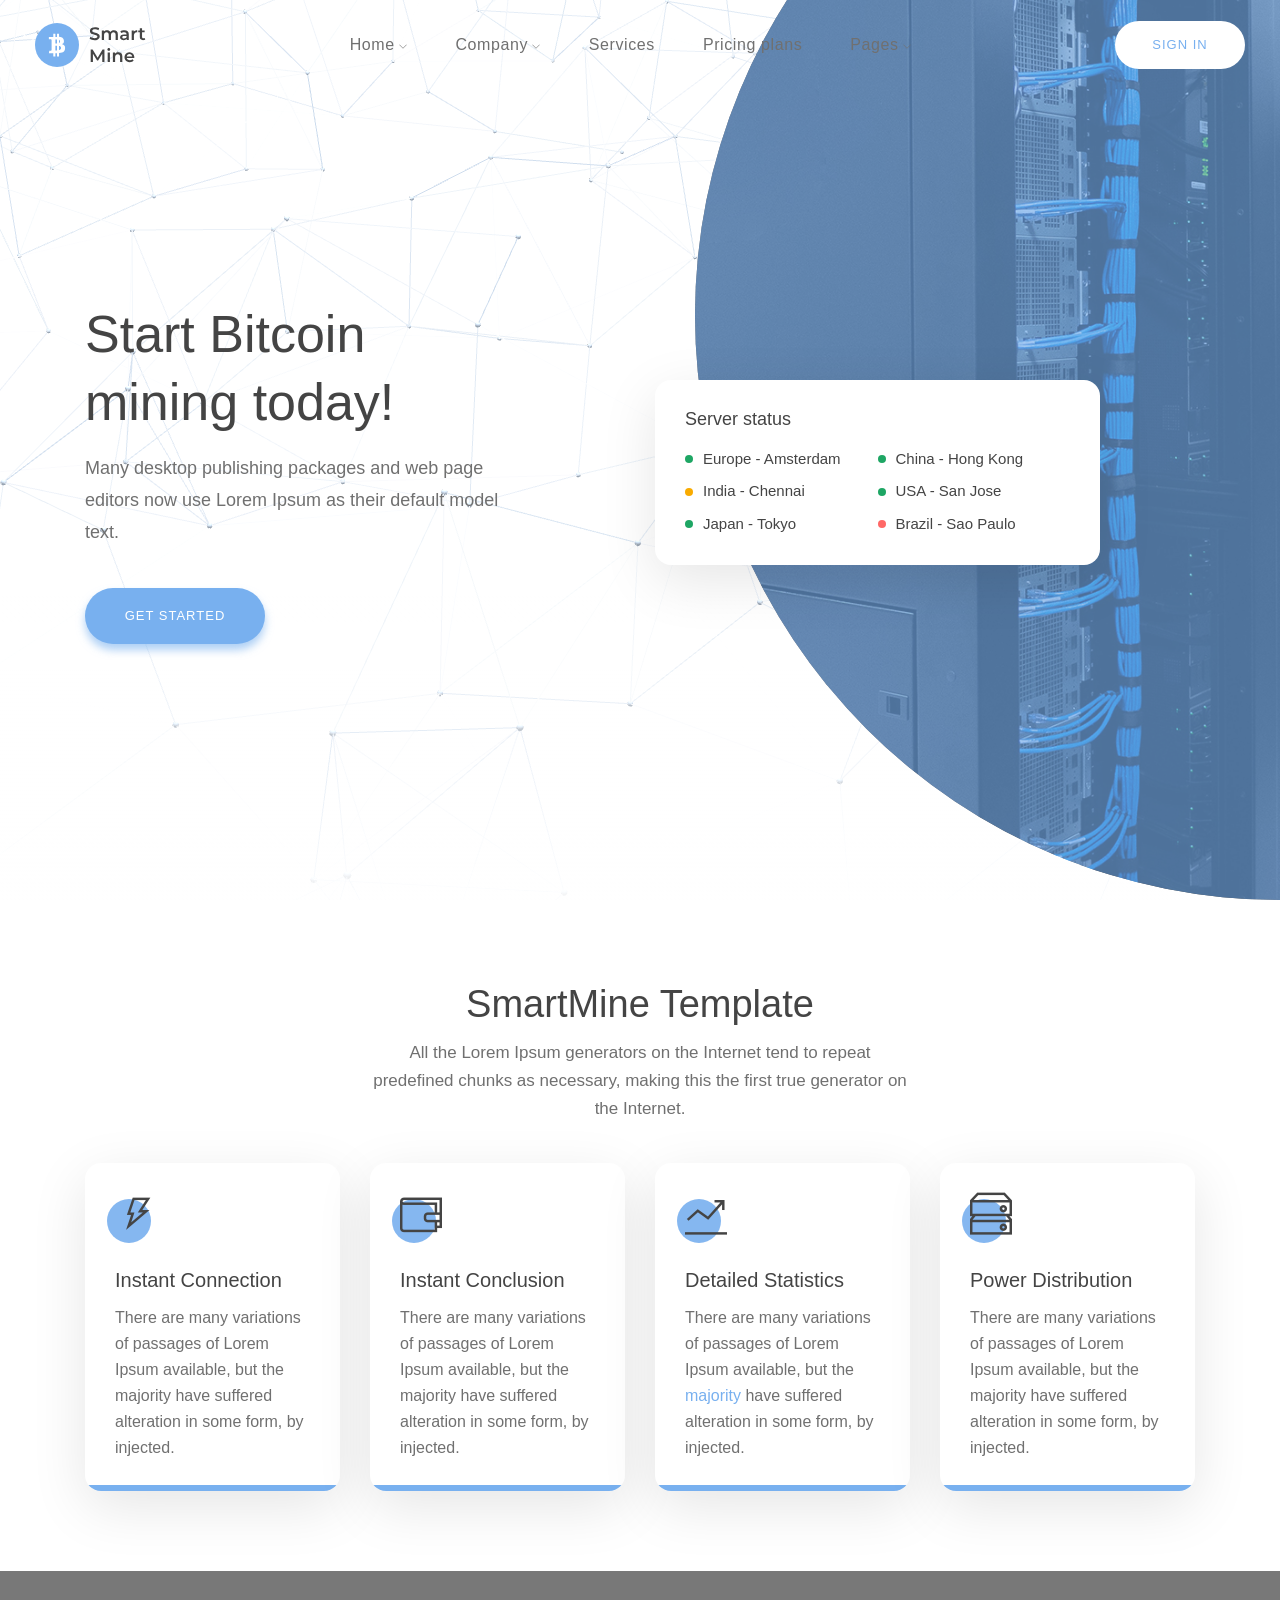
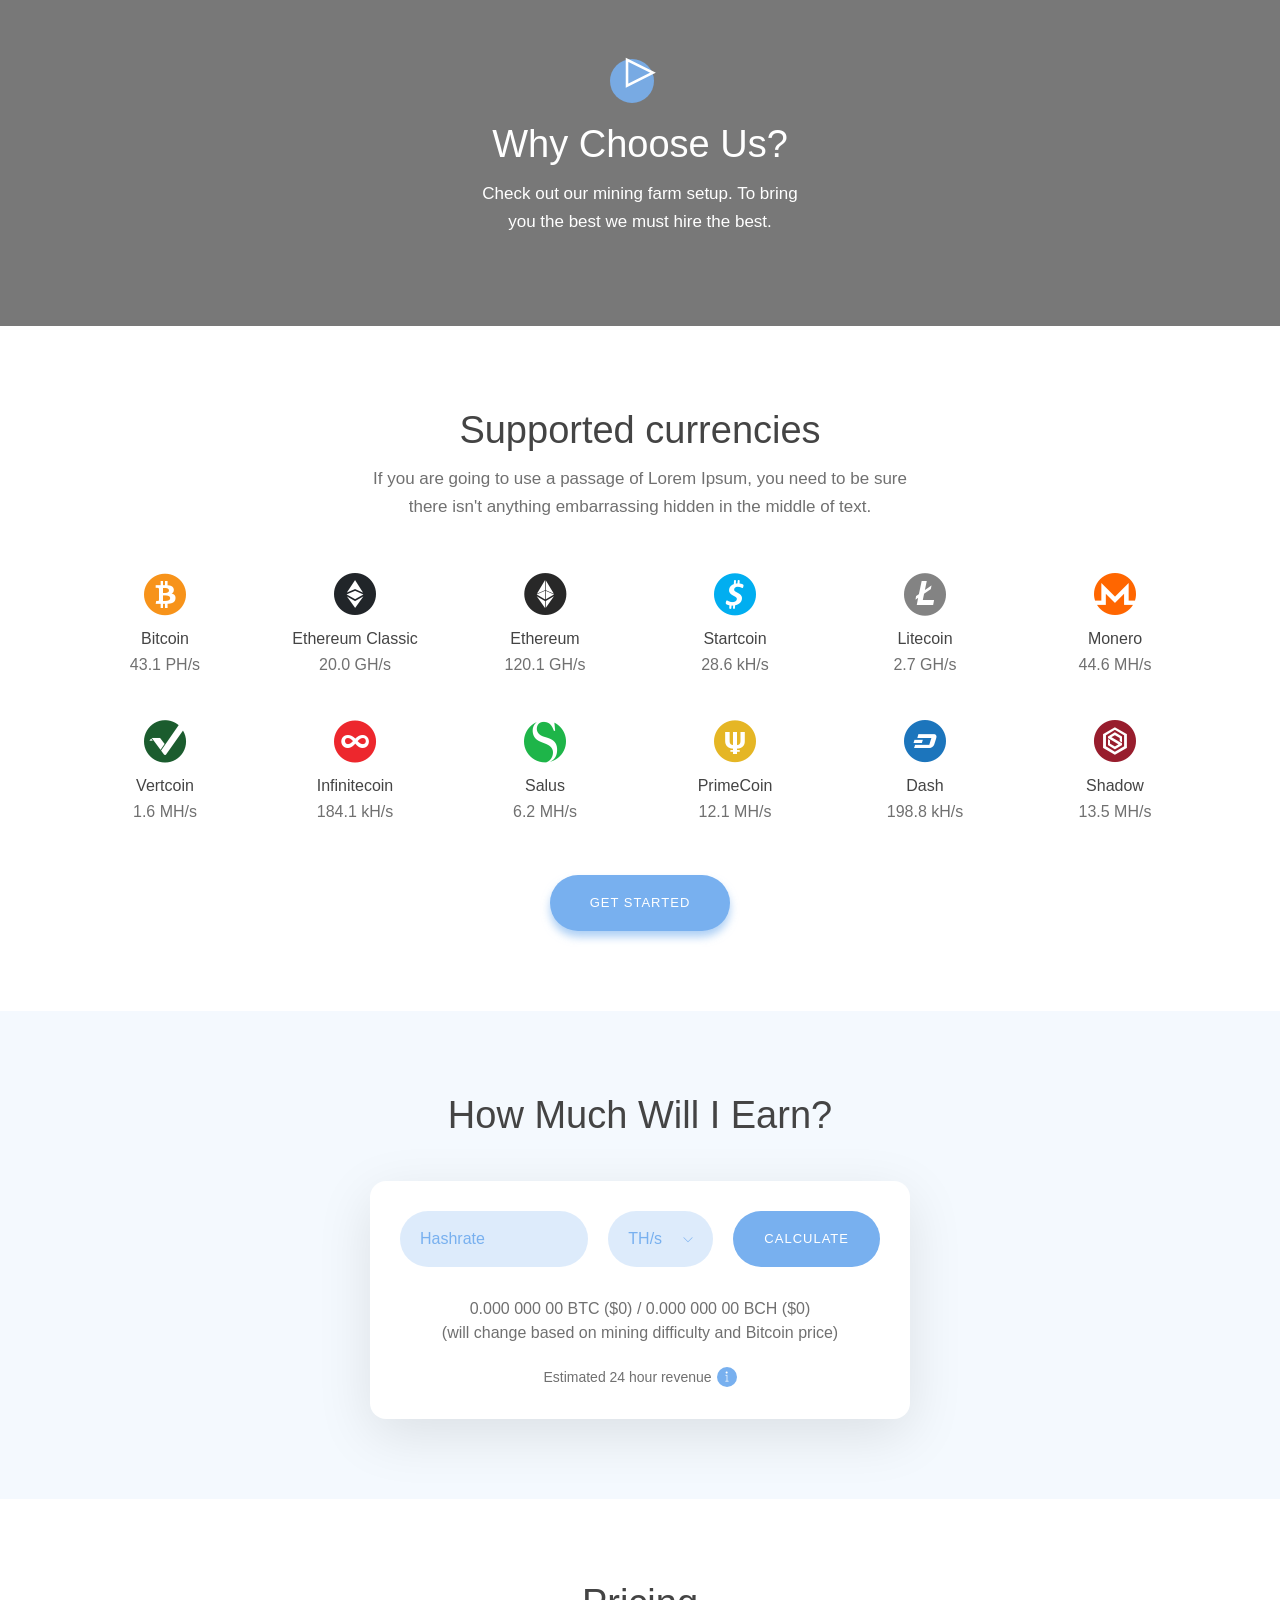
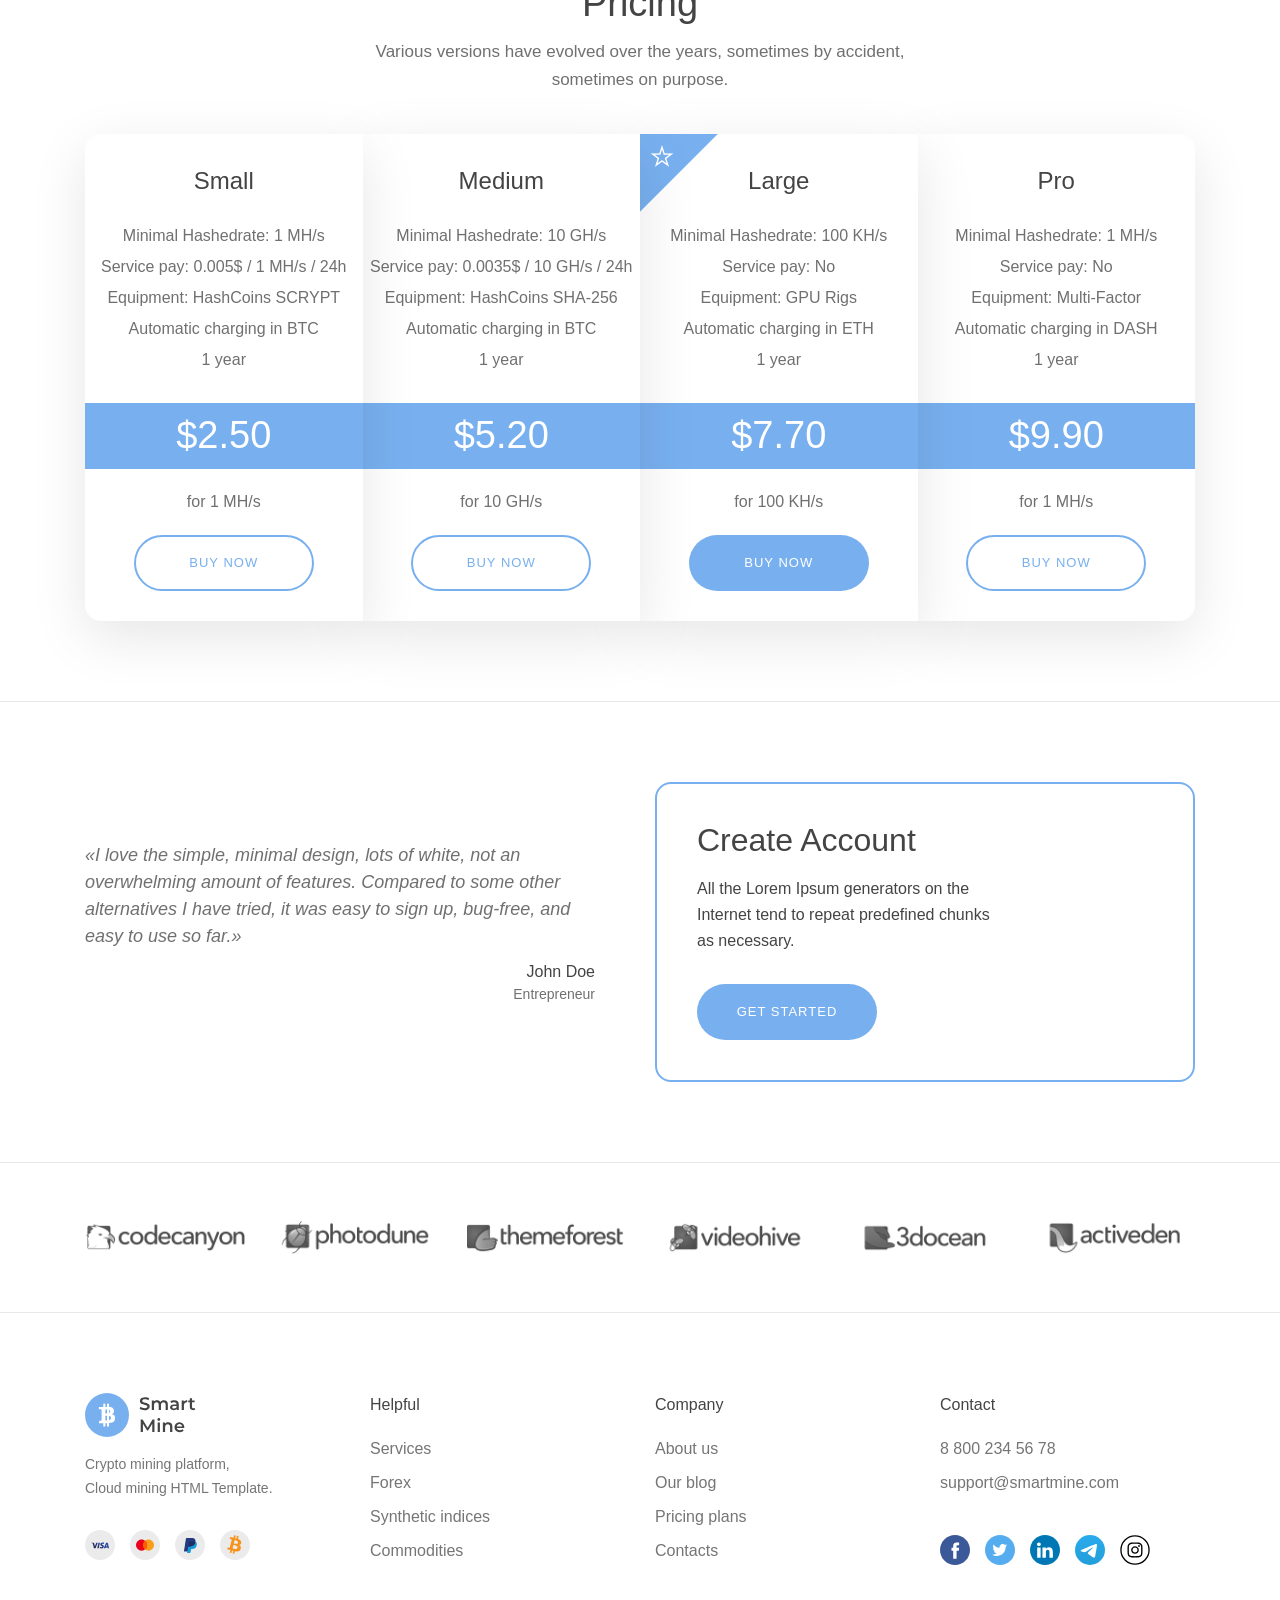
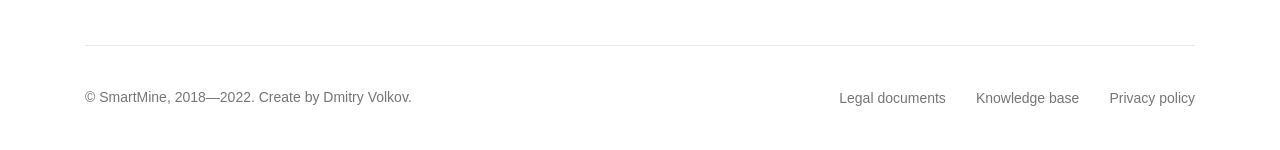
==== frontend/index.html @ b09bf093 "frontend" ====
<!DOCTYPE html>
<html lang="en">
<head>
	<meta charset="utf-8">
	<meta name="viewport" content="width=device-width, initial-scale=1, shrink-to-fit=no">

	<!-- CSS -->
	<link rel="stylesheet" href="css/bootstrap-reboot.min.css">
	<link rel="stylesheet" href="css/bootstrap-grid.min.css">
	<link rel="stylesheet" href="css/owl.carousel.min.css">
	<link rel="stylesheet" href="css/magnific-popup.css">
	<link rel="stylesheet" href="css/themify-icons.css">
	<link rel="stylesheet" href="css/cryptocoins.css">
	<link rel="stylesheet" href="css/cryptocoins-colors.css">
	<link rel="stylesheet" href="css/main.css">

	<!-- Favicons -->
	<link rel="icon" type="image/png" href="icon/favicon-32x32.png" sizes="32x32">
	<link rel="apple-touch-icon" href="icon/favicon-32x32.png">

	<meta name="description" content="Crypto Mining HTML Template">
	<meta name="keywords" content="">
	<meta name="author" content="Dmitry Volkov">
	<title>SmartMine – Crypto Mining HTML Template</title>

</head>
<body>
	<!-- header -->
	<header class="header">
		<!-- logo -->
		<div class="header__logo">
			<a href="index.html">
				<img src="img/logo.svg" alt="">
			</a>
		</div>
		<!-- end logo -->

		<!-- navigation -->
		<ul class="header__nav">
			<li class="dropdown header__dropdown">
				<a class="dropdown-toggle" href="#" role="button" id="dropdownMenuLink1" data-toggle="dropdown" aria-haspopup="true" aria-expanded="false">Home <i class="ti-angle-down"></i></a>

				<ul class="dropdown-menu header__dropdown-menu" aria-labelledby="dropdownMenuLink1">
					<li><a href="index.html">Home 1</a></li>
					<li><a href="index2.html">Home 2</a></li>
					<li><a href="index3.html">Home 3</a></li>
				</ul>
			</li>

			<li class="dropdown header__dropdown">
				<a class="dropdown-toggle" href="#" role="button" id="dropdownMenuLink2" data-toggle="dropdown" aria-haspopup="true" aria-expanded="false">Company <i class="ti-angle-down"></i></a>

				<ul class="dropdown-menu header__dropdown-menu" aria-labelledby="dropdownMenuLink2">
					<li><a href="about.html">About us</a></li>
					<li><a href="blog.html">Our blog</a></li>
					<li><a href="contacts.html">Contacts</a></li>
					<li><a href="documents.html">Documents</a></li>
				</ul>
			</li>
			<li><a href="services.html">Services</a></li>
			<li><a href="pricing.html">Pricing plans</a></li>
			<li class="dropdown header__dropdown">
				<a class="dropdown-toggle" href="#" role="button" id="dropdownMenuLink2" data-toggle="dropdown" aria-haspopup="true" aria-expanded="false">Pages <i class="ti-angle-down"></i></a>

				<ul class="dropdown-menu header__dropdown-menu" aria-labelledby="dropdownMenuLink2">
					<li><a href="article.html">Article</a></li>
					<li><a href="knowledge.html">Knowledge</a></li>
					<li><a href="faq.html">FAQ</a></li>
					<li><a href="privacy.html">Privacy policy</a></li>
					<li><a href="signin.html">Sign in</a></li>
					<li><a href="signup.html">Sign up</a></li>
					<li><a href="forgot.html">Forgot password</a></li>
					<li><a href="404.html">404 page</a></li>
				</ul>
			</li>
		</ul>
		<!-- end navigation -->

		<a href="signin.html" class="btn btn--header">sign in</a>

		<!-- mob button -->
		<button class="header__menu" type="button">
			<i class="ti-menu"></i>
			<i class="ti-close"></i>
		</button>
		<!-- end mob button -->
	</header>
	<!-- end header -->

	<!-- home -->
	<section class="home home--circle">
		<!-- particles -->
		<div id="canvas" class="home__particles"></div>
		<!-- end particles -->

		<div class="container">
			<div class="row">
				<div class="col-12 col-sm-8 offset-sm-2 col-lg-6 offset-lg-3 col-xl-5 offset-xl-0">
					<div class="home__content">
						<h1 class="home__title">Start Bitcoin mining today!</h1>
						<p class="home__text">Many desktop publishing packages and web page editors now use Lorem Ipsum as their default model text.</p>
						<a href="#" class="btn btn--shadow">get started</a>
					</div>
				</div>

				<div class="col-xl-5 offset-xl-1">
					<div class="home__content home__content--desk">
						<div class="servers">
							<div class="servers__title">Server status</div>
							<div class="servers__item servers__item--green" title="Online">
								Europe - Amsterdam
							</div>
							<div class="servers__item servers__item--green" title="Online">
								China - Hong Kong
							</div>
							<div class="servers__item servers__item--yellow" title="Unstable">
								India - Chennai
							</div>
							<div class="servers__item servers__item--green" title="Online">
								USA - San Jose
							</div>
							<div class="servers__item servers__item--green" title="Online">
								Japan - Tokyo
							</div>
							<div class="servers__item servers__item--red" title="Offlane">
								Brazil - Sao Paulo
							</div>
						</div>
					</div>
				</div>
			</div>
		</div>
	</section>
	<!-- end home -->

	<!-- services -->
	<section class="section">
		<div class="container">
			<div class="row">
				<!-- section title -->
				<div class="col-12 col-sm-10 offset-sm-1 col-lg-8 offset-lg-2 col-xl-6 offset-xl-3">
					<h2 class="section__title">SmartMine Template</h2>
					<p class="section__text">All the Lorem Ipsum generators on the Internet tend to repeat predefined chunks as necessary, making this the first true generator on the Internet.</p>
				</div>
				<!-- end section title -->
			</div>

			<div class="row">
				<div class="col-12 col-md-6 col-xl-3">
					<!-- service -->
					<div class="service">
						<i class="ti-bolt"></i>
						<h3 class="service__title">Instant Connection</h3>
						<p class="service__text">There are many variations of passages of Lorem Ipsum available, but the majority have suffered <b>alteration in some form</b>, by injected.</p>
					</div>
					<!-- end service -->
				</div>

				<div class="col-12 col-md-6 col-xl-3">
					<!-- service -->
					<div class="service">
						<i class="ti-wallet"></i>
						<h3 class="service__title">Instant Conclusion</h3>
						<p class="service__text">There are many variations of passages of Lorem Ipsum available, but the majority have suffered alteration in some form, by injected.</p>
					</div>
					<!-- end service -->
				</div>

				<div class="col-12 col-md-6 col-xl-3">
					<!-- service -->
					<div class="service">
						<i class="ti-stats-up"></i>
						<h3 class="service__title">Detailed Statistics</h3>
						<p class="service__text">There are many variations of passages of Lorem Ipsum available, but the <a href="#">majority</a> have suffered alteration in some form, by injected.</p>
					</div>
					<!-- end service -->
				</div>

				<div class="col-12 col-md-6 col-xl-3">
					<!-- service -->
					<div class="service">
						<i class="ti-harddrives"></i>
						<h3 class="service__title">Power Distribution</h3>
						<p class="service__text">There are many variations of passages of Lorem Ipsum available, but the majority have suffered alteration in some form, by injected.</p>
					</div>
					<!-- end service -->
				</div>
			</div>
		</div>
	</section>
	<!-- end services -->

	<!-- video -->
	<div class="section section--bg" data-bg="img/section/section-bg2.jpg">
		<div class="container">
			<div class="row">
				<div class="col-12">
					<!-- section title -->
					<div class="col-12 col-sm-10 offset-sm-1 col-md-8 offset-md-2 col-lg-6 offset-lg-3 col-xl-4 offset-xl-4">
						<a class="section__video" href="https://vimeo.com/45830194"><i class="ti-control-play"></i></a>
						<h2 class="section__title section__title--white">Why Choose Us?</h2>
						<p class="section__text section__text--white">Check out our mining farm setup. To bring you the best we must hire the best.</p>
					</div>
					<!-- end section title -->
				</div>
			</div>
		</div>
	</div>
	<!-- end video -->

	<!-- currencies -->
	<section class="section">
		<div class="container">
			<div class="row">
				<!-- section title -->
				<div class="col-12 col-sm-10 offset-sm-1 col-lg-8 offset-lg-2 col-xl-6 offset-xl-3">
					<h2 class="section__title">Supported currencies</h2>
					<p class="section__text">If you are going to use a passage of Lorem Ipsum, you need to be sure there isn't anything embarrassing hidden in the middle of text.</p>
				</div>
				<!-- end section title -->
			</div>

			<div class="row">
				<div class="col-6 col-sm-4 col-md-3 col-xl-2">
					<!-- currenc -->
					<div class="currenc">
						<i class="cc BTC currenc__icon"></i>
						<span class="currenc__name">Bitcoin</span>
						<span class="currenc__hash">43.1 PH/s</span>
					</div>
					<!-- end currenc -->
				</div>

				<div class="col-6 col-sm-4 col-md-3 col-xl-2">
					<!-- currenc -->
					<div class="currenc">
						<i class="cc ETC-alt currenc__icon"></i>
						<span class="currenc__name">Ethereum Classic</span>
						<span class="currenc__hash">20.0 GH/s</span>
					</div>
					<!-- end currenc -->
				</div>

				<div class="col-6 col-sm-4 col-md-3 col-xl-2">
					<!-- currenc -->
					<div class="currenc">
						<i class="cc ETH currenc__icon"></i>
						<span class="currenc__name">Ethereum</span>
						<span class="currenc__hash">120.1 GH/s</span>
					</div>
					<!-- end currenc -->
				</div>

				<div class="col-6 col-sm-4 col-md-3 col-xl-2">
					<!-- currenc -->
					<div class="currenc">
						<i class="cc START currenc__icon"></i>
						<span class="currenc__name">Startcoin</span>
						<span class="currenc__hash">28.6 kH/s</span>
					</div>
					<!-- end currenc -->
				</div>

				<div class="col-6 col-sm-4 col-md-3 col-xl-2">
					<!-- currenc -->
					<div class="currenc">
						<i class="cc LTC currenc__icon"></i>
						<span class="currenc__name">Litecoin</span>
						<span class="currenc__hash">2.7 GH/s</span>
					</div>
					<!-- end currenc -->
				</div>

				<div class="col-6 col-sm-4 col-md-3 col-xl-2">
					<!-- currenc -->
					<div class="currenc">
						<i class="cc XMR currenc__icon"></i>
						<span class="currenc__name">Monero</span>
						<span class="currenc__hash">44.6 MH/s</span>
					</div>
					<!-- end currenc -->
				</div>

				<div class="col-6 col-sm-4 col-md-3 col-xl-2">
					<!-- currenc -->
					<div class="currenc">
						<i class="cc VTC currenc__icon"></i>
						<span class="currenc__name">Vertcoin</span>
						<span class="currenc__hash">1.6 MH/s</span>
					</div>
					<!-- end currenc -->
				</div>

				<div class="col-6 col-sm-4 col-md-3 col-xl-2">
					<!-- currenc -->
					<div class="currenc">
						<i class="cc IFC currenc__icon"></i>
						<span class="currenc__name">Infinitecoin</span>
						<span class="currenc__hash">184.1 kH/s</span>
					</div>
					<!-- end currenc -->
				</div>

				<div class="col-6 col-sm-4 col-md-3 col-xl-2">
					<!-- currenc -->
					<div class="currenc">
						<i class="cc SLS currenc__icon"></i>
						<span class="currenc__name">Salus</span>
						<span class="currenc__hash">6.2 MH/s</span>
					</div>
					<!-- end currenc -->
				</div>

				<div class="col-6 col-sm-4 col-md-3 col-xl-2">
					<!-- currenc -->
					<div class="currenc">
						<i class="cc XPM currenc__icon"></i>
						<span class="currenc__name">PrimeCoin</span>
						<span class="currenc__hash">12.1 MH/s</span>
					</div>
					<!-- end currenc -->
				</div>

				<div class="col-6 col-sm-4 col-md-3 col-xl-2">
					<!-- currenc -->
					<div class="currenc">
						<i class="cc DASH currenc__icon"></i>
						<span class="currenc__name">Dash</span>
						<span class="currenc__hash">198.8 kH/s</span>
					</div>
					<!-- end currenc -->
				</div>

				<div class="col-6 col-sm-4 col-md-3 col-xl-2">
					<!-- currenc -->
					<div class="currenc">
						<i class="cc SDC currenc__icon"></i>
						<span class="currenc__name">Shadow</span>
						<span class="currenc__hash">13.5 MH/s</span>
					</div>
					<!-- end currenc -->
				</div>

				<div class="col-12">
					<a href="#" class="btn btn--center btn--section btn--shadow">get started</a>
				</div>
			</div>
		</div>
	</section>
	<!-- end currencies -->

	<!-- calculator -->
	<section class="section section--blue">
		<div class="container">
			<div class="row">
				<!-- section title -->
				<div class="col-12">
					<h2 class="section__title">How Much Will I Earn?</h2>
				</div>
				<!-- end section title -->

				<!-- form -->
				<div class="col-12 col-lg-8 offset-lg-2 col-xl-6 offset-xl-3">
					<form action="#" class="calculate">
						<div class="row">
							<div class="col-12 col-sm-7 col-md-5 col-xl-5">
								<input type="text" class="form__input" placeholder="Hashrate">
							</div>

							<div class="col-12 col-sm-5 col-md-3 col-xl-3">
								<div class="form__select-wrap">
									<select class="form__select">
										<option value="ths">TH/s</option>
										<option value="phs">PH/s</option>
									</select>
								</div>
							</div>

							<div class="col-12 col-md-4 col-xl-4">
								<button class="btn btn--center" type="button">Calculate</button>
							</div>

							<div class="col-12">
								<p class="calculate__text">0.000 000 00 BTC ($0) / 0.000 000 00 BCH ($0)<br>(will change based on mining difficulty and Bitcoin price)</p>
								<span class="calculate__info">Estimated 24 hour revenue<a href="#"><i class="ti-info"></i></a></span>
							</div>
						</div>
					</form>
				</div>
				<!-- end form -->
			</div>
		</div>
	</section>
	<!-- end calculator -->

	<!-- pricing -->
	<section class="section section--border-bottom">
		<div class="container">
			<div class="row">
				<!-- section title -->
				<div class="col-12 col-sm-10 offset-sm-1 col-lg-8 offset-lg-2 col-xl-6 offset-xl-3">
					<h2 class="section__title">Pricing</h2>
					<p class="section__text">Various versions have evolved over the years, sometimes by accident, sometimes on purpose.</p>
				</div>
				<!-- end section title -->
			</div>

			<div class="row">
				<div class="col-12 col-lg-10 offset-lg-1 col-xl-12 offset-xl-0">
					<div class="price-wrap">
						<!-- price -->
						<div class="price">
							<h3 class="price__title">Small</h3>
							<ul class="price__list">
								<li><b>Minimal Hashedrate:</b> 1 MH/s</li>
								<li><b>Service pay:</b> 0.005$ / 1 MH/s / 24h</li>
								<li><b>Equipment:</b> HashCoins SCRYPT</li>
								<li>Automatic charging in BTC</li>
								<li><b>1 year</b></li>
							</ul>
							<span class="price__value">$2.50</span>
							<p class="price__text">for 1 MH/s</p>
							<button class="btn btn--border btn--center" type="button">Buy now</button>
						</div>
						<!-- end price -->

						<!-- price -->
						<div class="price">
							<h3 class="price__title">Medium</h3>
							<ul class="price__list">
								<li><b>Minimal Hashedrate:</b> 10 GH/s</li>
								<li><b>Service pay:</b> 0.0035$ / 10 GH/s / 24h</li>
								<li><b>Equipment:</b> HashCoins SHA-256</li>
								<li>Automatic charging in BTC</li>
								<li><b>1 year</b></li>
							</ul>
							<span class="price__value">$5.20</span>
							<p class="price__text">for 10 GH/s</p>
							<button class="btn btn--border btn--center" type="button">Buy now</button>
						</div>
						<!-- end price -->

						<!-- price -->
						<div class="price price--best">
							<h3 class="price__title">Large</h3>
							<ul class="price__list">
								<li><b>Minimal Hashedrate:</b> 100 KH/s</li>
								<li><b>Service pay:</b> No</li>
								<li><b>Equipment:</b> GPU Rigs</li>
								<li>Automatic charging in ETH</li>
								<li><b>1 year</b></li>
							</ul>
							<span class="price__value">$7.70</span>
							<p class="price__text">for 100 KH/s</p>
							<button class="btn btn--center" type="button">Buy now</button>
						</div>
						<!-- end price -->

						<!-- price -->
						<div class="price">
							<h3 class="price__title">Pro</h3>
							<ul class="price__list">
								<li><b>Minimal Hashedrate:</b> 1 MH/s</li>
								<li><b>Service pay:</b> No</li>
								<li><b>Equipment:</b> Multi-Factor</li>
								<li>Automatic charging in DASH</li>
								<li><b>1 year</b></li>
							</ul>
							<span class="price__value">$9.90</span>
							<p class="price__text">for 1 MH/s</p>
							<button class="btn btn--border btn--center" type="button">Buy now</button>
						</div>
						<!-- end price -->
					</div>
				</div>
			</div>
		</div>
	</section>
	<!-- end pricing -->

	<!-- get started -->
	<section class="section">
		<div class="container">
			<div class="row">
				<div class="col-12 col-lg-6">
					<!-- review -->
					<div class="review">
						<blockquote class="review__blockquote">«I love the simple, minimal design, lots of white, not an overwhelming amount of features. Compared to some other alternatives I have tried, it was easy to sign up, bug-free, and easy to use so far.»</blockquote>
						<span class="review__autor">
							John Doe
							<span>Entrepreneur</span>
						</span>
					</div>
					<!-- end review -->
				</div>

				<div class="col-12 col-lg-6">
					<!-- get started -->
					<div class="get-started">
						<h3 class="get-started__title">Create Account</h3>
						<p class="get-started__text">All the Lorem Ipsum generators on the Internet tend to repeat predefined chunks as necessary.</p>
						<a href="signup.html" class="btn">get started</a>
					</div>
					<!-- end get started -->
				</div>
			</div>
		</div>
	</section>
	<!-- end get started -->

	<!-- partners -->
	<div class="partners section--border-top section--border-bottom">
		<div class="container">
			<div class="row">
				<div class="col-12">
					<!-- partners slider -->
					<div class="owl-carousel partners__slider">
						<!-- slider item -->
						<div class="item">
							<a href="#">
								<img src="img/partners/activeden-light-background.png" alt="">
							</a>
						</div>
						<!-- end slider item -->

						<!-- slider item -->
						<div class="item">
							<a href="#">
								<img src="img/partners/audiojungle-light-background.png" alt="">
							</a>
						</div>
						<!-- end slider item -->

						<!-- slider item -->
						<div class="item">
							<a href="#">
								<img src="img/partners/codecanyon-light-background.png" alt="">
							</a>
						</div>
						<!-- end slider item -->

						<!-- slider item -->
						<div class="item">
							<a href="#">
								<img src="img/partners/photodune-light-background.png" alt="">
							</a>
						</div>
						<!-- end slider item -->

						<!-- slider item -->
						<div class="item">
							<a href="#">
								<img src="img/partners/themeforest-light-background.png" alt="">
							</a>
						</div>
						<!-- end slider item -->

						<!-- slider item -->
						<div class="item">
							<a href="#">
								<img src="img/partners/videohive-light-background.png" alt="">
							</a>
						</div>
						<!-- end slider item -->

						<!-- slider item -->
						<div class="item">
							<a href="#">
								<img src="img/partners/3docean-light-background.png" alt="">
							</a>
						</div>
						<!-- end slider item -->
					</div>
					<!-- end partners slider -->
				</div>
			</div>
		</div>
	</div>
	<!-- end partners -->

	<!-- footer -->
	<footer class="footer">
		<div class="container">
			<div class="row">
				<div class="col-12 col-sm-6 col-md-4 col-lg-3">
					<div class="footer__logo">
						<a href="index.html">
							<img src="img/logo.svg" alt="">
						</a>
					</div>
					<p class="footer__tagline">Crypto mining platform, <br>Cloud mining HTML Template.</p>
					<ul class="footer__social">
						<li><svg width="30" height="30" viewBox="0 0 30 30" fill="none" xmlns="http://www.w3.org/2000/svg"><path d="M15 30C23.2843 30 30 23.2843 30 15C30 6.71573 23.2843 0 15 0C6.71573 0 0 6.71573 0 15C0 23.2843 6.71573 30 15 30Z" fill="#ebebeb"/><path fill-rule="evenodd" clip-rule="evenodd" d="M15.3158 14.4213C15.3056 15.2359 16.0359 15.6905 16.5862 15.9608C17.1515 16.2381 17.3414 16.4159 17.3392 16.6639C17.3349 17.0435 16.8882 17.2109 16.4702 17.2175C15.7606 17.2286 15.34 17.0302 15.0073 16.8732L14.9798 16.8602L14.7171 18.0995C15.0553 18.2566 15.6815 18.3937 16.331 18.3997C17.8554 18.3997 18.8528 17.6411 18.8582 16.4649C18.8618 15.5719 18.128 15.1835 17.5409 14.8728C17.1466 14.6641 16.8184 14.4904 16.824 14.2223C16.8289 14.02 17.0204 13.8041 17.4401 13.7492C17.6477 13.7215 18.2212 13.7003 18.8712 14.0021L19.1263 12.803C18.7768 12.6747 18.3274 12.5518 17.768 12.5518C16.3332 12.5518 15.3239 13.3207 15.3158 14.4213ZM21.578 12.6551C21.2997 12.6551 21.065 12.8188 20.9604 13.07L18.7827 18.3115H20.306L20.6092 17.467L22.4707 17.467L22.6466 18.3115H23.9892L22.8176 12.6551H21.578ZM22.2307 16.3071L21.7911 14.1831L21.0267 16.3071H22.2307ZM13.4688 12.6551L12.2681 18.3115H13.7197L14.9199 12.6551H13.4688ZM9.81044 16.5051L11.3214 12.6551H12.8458L10.4939 18.3115H8.95977L7.80216 13.7976C7.73204 13.5197 7.67108 13.4175 7.45747 13.3006C7.10846 13.1092 6.53236 12.9303 6.0253 12.8193L6.05982 12.6551H8.52985C8.84433 12.6551 9.12753 12.8661 9.19928 13.2315L9.81044 16.5051Z" fill="url(#paint0_linear)"/><defs><linearGradient id="paint0_linear" x1="6.05661" y1="14.3504" x2="11.1343" y2="7.19927" gradientUnits="userSpaceOnUse"><stop stop-color="#222357"/><stop offset="1" stop-color="#254AA5"/></linearGradient></defs></svg></li>
						<li><svg width="30" height="30" viewBox="0 0 30 30" fill="none" xmlns="http://www.w3.org/2000/svg"><path d="M15 30C23.2843 30 30 23.2843 30 15C30 6.71573 23.2843 0 15 0C6.71573 0 0 6.71573 0 15C0 23.2843 6.71573 30 15 30Z" fill="#ebebeb"/><path d="M23.9868 15.0723C23.9868 18.1491 21.4973 20.6434 18.4263 20.6434C15.3552 20.6434 12.8657 18.1491 12.8657 15.0723C12.8657 11.9955 15.3552 9.50122 18.4263 9.50122C21.4973 9.50122 23.9868 11.9955 23.9868 15.0723V15.0723Z" fill="#F79F1A"/><path d="M17.127 15.0723C17.127 18.1491 14.6375 20.6434 11.5664 20.6434C8.49544 20.6434 6.00589 18.1491 6.00589 15.0723C6.00589 11.9955 8.49544 9.50122 11.5664 9.50122C14.6375 9.50122 17.127 11.9955 17.127 15.0723V15.0723Z" fill="#EA001B"/><path d="M14.9964 10.6866C13.6989 11.7065 12.8661 13.2914 12.8661 15.0717C12.8661 16.8521 13.6989 18.4381 14.9964 19.458C16.2938 18.4381 17.1266 16.8521 17.1266 15.0717C17.1266 13.2914 16.2938 11.7065 14.9964 10.6866V10.6866Z" fill="#FF5F01"/></svg></li>
						<li><svg width="30" height="30" viewBox="0 0 30 30" fill="none" xmlns="http://www.w3.org/2000/svg"><path d="M0 15C0 6.71573 6.71573 0 15 0C23.2843 0 30 6.71573 30 15C30 23.2843 23.2843 30 15 30C6.71573 30 0 23.2843 0 15Z" fill="#ebebeb"/><path d="M12.633 22.5771L12.8945 20.9161L12.312 20.9026H9.53049L11.4635 8.64608C11.4695 8.60908 11.489 8.57458 11.5175 8.55008C11.546 8.52558 11.5825 8.51208 11.6205 8.51208H16.3105C17.8675 8.51208 18.942 8.83608 19.503 9.47558C19.766 9.77558 19.9335 10.0891 20.0145 10.4341C20.0995 10.7961 20.101 11.2286 20.018 11.7561L20.012 11.7946V12.1326L20.275 12.2816C20.4965 12.3991 20.6725 12.5336 20.8075 12.6876C21.0325 12.9441 21.178 13.2701 21.2395 13.6566C21.303 14.0541 21.282 14.5271 21.178 15.0626C21.058 15.6786 20.864 16.2151 20.602 16.6541C20.361 17.0586 20.054 17.3941 19.6895 17.6541C19.3415 17.9011 18.928 18.0886 18.4605 18.2086C18.0075 18.3266 17.491 18.3861 16.9245 18.3861H16.5595C16.2985 18.3861 16.045 18.4801 15.846 18.6486C15.6465 18.8206 15.5145 19.0556 15.474 19.3126L15.4465 19.4621L14.9845 22.3896L14.9635 22.4971C14.958 22.5311 14.9485 22.5481 14.9345 22.5596C14.922 22.5701 14.904 22.5771 14.8865 22.5771H12.633V22.5771Z" fill="#253B80"/><path d="M20.524 11.8335V11.8335V11.8335C20.51 11.923 20.494 12.0145 20.476 12.1085C19.8575 15.284 17.7415 16.381 15.039 16.381H13.663C13.3325 16.381 13.054 16.621 13.0025 16.947V16.947V16.947L12.298 21.415L12.0985 22.6815C12.065 22.8955 12.23 23.0885 12.446 23.0885H14.8865C15.1755 23.0885 15.421 22.8785 15.4665 22.5935L15.4905 22.4695L15.95 19.5535L15.9795 19.3935C16.0245 19.1075 16.2705 18.8975 16.5595 18.8975H16.9245C19.289 18.8975 21.14 17.9375 21.681 15.1595C21.907 13.999 21.79 13.03 21.192 12.3485C21.011 12.143 20.7865 11.9725 20.524 11.8335V11.8335Z" fill="#179BD7"/><path d="M19.877 11.5755C19.7825 11.548 19.685 11.523 19.585 11.5005C19.4845 11.4785 19.3815 11.459 19.2755 11.442C18.9045 11.382 18.498 11.3535 18.0625 11.3535H14.3865C14.296 11.3535 14.21 11.374 14.133 11.411C13.9635 11.4925 13.8375 11.653 13.807 11.8495L13.025 16.8025L13.0025 16.947C13.054 16.621 13.3325 16.381 13.663 16.381H15.039C17.7415 16.381 19.8575 15.2835 20.476 12.1085C20.4945 12.0145 20.51 11.923 20.524 11.8335C20.3675 11.7505 20.198 11.6795 20.0155 11.619C19.9705 11.604 19.924 11.5895 19.877 11.5755V11.5755Z" fill="#222D65"/><path d="M14.133 11.4115C14.2105 11.3745 14.296 11.354 14.3865 11.354H18.0625C18.498 11.354 18.9045 11.3825 19.2755 11.4425C19.3815 11.4595 19.4845 11.479 19.585 11.501C19.685 11.5235 19.7825 11.5485 19.877 11.576C19.924 11.59 19.9705 11.6045 20.016 11.619C20.1985 11.6795 20.368 11.751 20.5245 11.8335C20.7085 10.66 20.523 9.861 19.8885 9.1375C19.189 8.341 17.9265 8 16.311 8H11.621C11.291 8 11.0095 8.24 10.9585 8.5665L9.00499 20.949C8.96649 21.194 9.15549 21.415 9.40249 21.415H12.298L13.025 16.8025L13.807 11.8495C13.8375 11.653 13.9635 11.4925 14.133 11.4115Z" fill="#253B80"/></svg></li>
						<li><svg width="30" height="30" viewBox="0 0 30 30" fill="none" xmlns="http://www.w3.org/2000/svg"><path d="M15 30C23.2843 30 30 23.2843 30 15C30 6.71573 23.2843 0 15 0C6.71573 0 0 6.71573 0 15C0 23.2843 6.71573 30 15 30Z" fill="#ebebeb"/><path fill-rule="evenodd" clip-rule="evenodd" d="M21.2398 12.6664C21.5338 10.7012 20.0375 9.64469 17.9915 8.93992L18.6552 6.27777L17.0348 5.87392L16.3886 8.46592C15.9626 8.35977 15.5251 8.25961 15.0903 8.16038L15.7411 5.55131L14.1215 5.14746L13.4574 7.80869C13.1048 7.72838 12.7586 7.649 12.4226 7.56546L12.4245 7.55715L10.1897 6.99915L9.75862 8.72992C9.75862 8.72992 10.9609 9.00546 10.9355 9.02254C11.5918 9.18638 11.7105 9.62069 11.6906 9.965L10.9346 12.9978C10.9798 13.0093 11.0385 13.0259 11.1031 13.0518L11.0482 13.0381C11.0106 13.0286 10.9716 13.0189 10.9318 13.0093L9.87216 17.2578C9.79185 17.4572 9.58831 17.7562 9.12954 17.6427C9.14569 17.6662 7.95169 17.3487 7.95169 17.3487L7.14723 19.2036L9.256 19.7293C9.4914 19.7883 9.72398 19.8489 9.95413 19.909L9.95442 19.909L9.95464 19.9091C10.1079 19.9491 10.26 19.9887 10.4112 20.0275L9.74062 22.7201L11.3592 23.1239L12.0234 20.4599C12.4655 20.5799 12.8948 20.6907 13.3148 20.795L12.6529 23.4465L14.2734 23.8504L14.944 21.1628C17.7072 21.6858 19.7851 21.4748 20.6597 18.9756C21.3645 16.9633 20.6246 15.8025 19.1708 15.0456C20.2295 14.8015 21.0271 14.105 21.2398 12.6664ZM17.5374 17.8583C17.078 19.7045 14.1881 18.9412 12.8659 18.592C12.7469 18.5606 12.6407 18.5325 12.55 18.51L13.4398 14.9428C13.5503 14.9703 13.6852 15.0006 13.838 15.0349C15.2055 15.3418 18.0082 15.9706 17.5374 17.8583ZM14.1127 13.3794C15.2151 13.6736 17.6198 14.3154 18.0386 12.6374C18.4663 10.9211 16.1292 10.4037 14.9878 10.151C14.8595 10.1226 14.7462 10.0975 14.6537 10.0745L13.8469 13.3098C13.9231 13.3288 14.0126 13.3527 14.1127 13.3794Z" fill="#F7931A"/></svg></li>
					</ul>
				</div>

				<div class="col-6 col-sm-6 col-md-4 col-lg-3">
					<h6 class="footer__title">Helpful</h6>
					<ul class="footer__list">
						<li><a href="services.html">Services</a></li>
						<li><a href="article.html">Forex</a></li>
						<li><a href="article.html">Synthetic indices</a></li>
						<li><a href="article.html">Commodities</a></li>
					</ul>
				</div>

				<div class="col-6 col-sm-6 col-md-4 col-lg-3">
					<h6 class="footer__title">Company</h6>
					<ul class="footer__list">
						<li><a href="about.html">About us</a></li>
						<li><a href="blog.html">Our blog</a></li>
						<li><a href="pricing.html">Pricing plans</a></li>
						<li><a href="contacts.html">Contacts</a></li>
					</ul>
				</div>

				<div class="col-12 col-sm-6 col-lg-3">
					<h6 class="footer__title">Contact</h6>
					<ul class="footer__list footer__list--contacts">
						<li><a href="tel:88002345678">8 800 234 56 78</a></li>
						<li><a href="mailto:support@smartmine.com">support@smartmine.com</a></li>
					</ul>
					<ul class="footer__social">
						<li><a href="#" target="_blank"><svg width="30" height="30" viewBox="0 0 30 30" fill="none" xmlns="http://www.w3.org/2000/svg"><path d="M0 15C0 6.71573 6.71573 0 15 0C23.2843 0 30 6.71573 30 15C30 23.2843 23.2843 30 15 30C6.71573 30 0 23.2843 0 15Z" fill="#3B5998"/><path d="M16.5634 23.8197V15.6589H18.8161L19.1147 12.8466H16.5634L16.5672 11.4391C16.5672 10.7056 16.6369 10.3126 17.6904 10.3126H19.0987V7.5H16.8457C14.1394 7.5 13.1869 8.86425 13.1869 11.1585V12.8469H11.4999V15.6592H13.1869V23.8197H16.5634Z" fill="white"/></svg></a></li>
						<li><a href="#" target="_blank"><svg width="30" height="30" viewBox="0 0 30 30" fill="none" xmlns="http://www.w3.org/2000/svg"><path d="M0 15C0 6.71573 6.71573 0 15 0C23.2843 0 30 6.71573 30 15C30 23.2843 23.2843 30 15 30C6.71573 30 0 23.2843 0 15Z" fill="#55ACEE"/><path d="M14.5508 12.1922L14.5822 12.7112L14.0576 12.6477C12.148 12.404 10.4798 11.5778 9.06334 10.1902L8.37085 9.50169L8.19248 10.0101C7.81477 11.1435 8.05609 12.3405 8.843 13.1455C9.26269 13.5904 9.16826 13.654 8.4443 13.3891C8.19248 13.3044 7.97215 13.2408 7.95116 13.2726C7.87772 13.3468 8.12953 14.3107 8.32888 14.692C8.60168 15.2217 9.15777 15.7407 9.76631 16.0479L10.2804 16.2915L9.67188 16.3021C9.08432 16.3021 9.06334 16.3127 9.12629 16.5351C9.33613 17.2236 10.165 17.9545 11.0883 18.2723L11.7388 18.4947L11.1723 18.8337C10.3329 19.321 9.34663 19.5964 8.36036 19.6175C7.88821 19.6281 7.5 19.6705 7.5 19.7023C7.5 19.8082 8.78005 20.4014 9.52499 20.6344C11.7598 21.3229 14.4144 21.0264 16.4079 19.8506C17.8243 19.0138 19.2408 17.3507 19.9018 15.7407C20.2585 14.8827 20.6152 13.315 20.6152 12.5629C20.6152 12.0757 20.6467 12.0121 21.2343 11.4295C21.5805 11.0906 21.9058 10.7198 21.9687 10.6139C22.0737 10.4126 22.0632 10.4126 21.5281 10.5927C20.6362 10.9105 20.5103 10.8681 20.951 10.3915C21.2762 10.0525 21.6645 9.43813 21.6645 9.25806C21.6645 9.22628 21.5071 9.27924 21.3287 9.37458C21.1398 9.4805 20.7202 9.63939 20.4054 9.73472L19.8388 9.91479L19.3247 9.56524C19.0414 9.37458 18.6427 9.16273 18.4329 9.09917C17.8978 8.95087 17.0794 8.97206 16.5967 9.14154C15.2852 9.6182 14.4563 10.8469 14.5508 12.1922Z" fill="white"/></svg></a></li>
						<li><a href="#" target="_blank"><svg width="30" height="30" viewBox="0 0 30 30" fill="none" xmlns="http://www.w3.org/2000/svg"><path d="M0 15C0 6.71573 6.71573 0 15 0C23.2843 0 30 6.71573 30 15C30 23.2843 23.2843 30 15 30C6.71573 30 0 23.2843 0 15Z" fill="#0077B5"/><path fill-rule="evenodd" clip-rule="evenodd" d="M10.8242 9.26419C10.8242 10.2449 10.086 11.0296 8.90074 11.0296H8.87902C7.73779 11.0296 7 10.2449 7 9.26419C7 8.26275 7.76026 7.5 8.92315 7.5C10.086 7.5 10.8022 8.26275 10.8242 9.26419ZM10.6003 12.4236V22.6372H7.201V12.4236H10.6003ZM22.8595 22.6372L22.8596 16.7811C22.8596 13.6439 21.1826 12.1838 18.9457 12.1838C17.1409 12.1838 16.3328 13.1752 15.8817 13.8706V12.4239H12.4819C12.5267 13.3823 12.4819 22.6375 12.4819 22.6375H15.8817V16.9334C15.8817 16.6282 15.9037 16.3237 15.9936 16.1051C16.2393 15.4953 16.7987 14.8639 17.7378 14.8639C18.9684 14.8639 19.4603 15.8005 19.4603 17.173V22.6372H22.8595Z" fill="white"/></svg></a></li>
						<li><a href="#"><svg xmlns="http://www.w3.org/2000/svg" width="128" height="128" viewBox="0 0 128 128"><defs><linearGradient id="tlogo-a" x1="50%" x2="50%" y1="0%" y2="99.258%"><stop offset="0%" stop-color="#2AABEE"/><stop offset="100%" stop-color="#229ED9"/></linearGradient></defs><g fill="none" fill-rule="evenodd"><circle cx="64" cy="64" r="64" fill="url(#tlogo-a)" fill-rule="nonzero"/><path fill="#FFF" fill-rule="nonzero" d="M28.9700376,63.3244248 C47.6273373,55.1957357 60.0684594,49.8368063 66.2934036,47.2476366 C84.0668845,39.855031 87.7600616,38.5708563 90.1672227,38.528 C90.6966555,38.5191258 91.8804274,38.6503351 92.6472251,39.2725385 C93.294694,39.7979149 93.4728387,40.5076237 93.5580865,41.0057381 C93.6433345,41.5038525 93.7494885,42.63857 93.6651041,43.5252052 C92.7019529,53.6451182 88.5344133,78.2034783 86.4142057,89.5379542 C85.5170662,94.3339958 83.750571,95.9420841 82.0403991,96.0994568 C78.3237996,96.4414641 75.5015827,93.6432685 71.9018743,91.2836143 C66.2690414,87.5912212 63.0868492,85.2926952 57.6192095,81.6896017 C51.3004058,77.5256038 55.3966232,75.2369981 58.9976911,71.4967761 C59.9401076,70.5179421 76.3155302,55.6232293 76.6324771,54.2720454 C76.6721165,54.1030573 76.7089039,53.4731496 76.3346867,53.1405352 C75.9604695,52.8079208 75.4081573,52.921662 75.0095933,53.0121213 C74.444641,53.1403447 65.4461175,59.0880351 48.0140228,70.8551922 C45.4598218,72.6091037 43.1463059,73.4636682 41.0734751,73.4188859 C38.7883453,73.3695169 34.3926725,72.1268388 31.1249416,71.0646282 C27.1169366,69.7617838 23.931454,69.0729605 24.208838,66.8603276 C24.3533167,65.7078514 25.9403832,64.5292172 28.9700376,63.3244248 Z"/></g></svg></a></li>
						<li><a href="https://www.instagram.com/volkov_des1gn/" target="_blank"><svg width="32" height="32" viewBox="0 0 32 32" fill="none" xmlns="http://www.w3.org/2000/svg"><path d="M1 16C1 7.71573 7.71573 1 16 1C24.2843 1 31 7.71573 31 16C31 24.2843 24.2843 31 16 31C7.71573 31 1 24.2843 1 16Z" fill="white" stroke="black" stroke-width="1.4"/><mask x="1" y="1" width="30" height="30"><path fill-rule="evenodd" clip-rule="evenodd" d="M1 16C1 7.71573 7.71573 1 16 1C24.2843 1 31 7.71573 31 16C31 24.2843 24.2843 31 16 31C7.71573 31 1 24.2843 1 16Z" fill="white"/></mask><g><path fill-rule="evenodd" clip-rule="evenodd" d="M16.0007 8C13.8281 8 13.5554 8.0095 12.702 8.04833C11.8504 8.08733 11.269 8.22217 10.7604 8.42C10.2342 8.62434 9.78785 8.89768 9.34318 9.34251C8.89818 9.78719 8.62484 10.2335 8.41984 10.7595C8.2215 11.2684 8.0865 11.8499 8.04817 12.7012C8.01 13.5546 8 13.8274 8 16.0001C8 18.1728 8.00967 18.4446 8.04833 19.298C8.0875 20.1496 8.22234 20.731 8.42 21.2396C8.62451 21.7658 8.89784 22.2121 9.34268 22.6568C9.78719 23.1018 10.2335 23.3758 10.7594 23.5802C11.2684 23.778 11.8499 23.9128 12.7014 23.9518C13.5547 23.9907 13.8272 24.0002 15.9997 24.0002C18.1726 24.0002 18.4444 23.9907 19.2978 23.9518C20.1495 23.9128 20.7315 23.778 21.2405 23.5802C21.7665 23.3758 22.2121 23.1018 22.6567 22.6568C23.1017 22.2121 23.375 21.7658 23.58 21.2398C23.7767 20.731 23.9117 20.1495 23.9517 19.2981C23.99 18.4448 24 18.1728 24 16.0001C24 13.8274 23.99 13.5547 23.9517 12.7014C23.9117 11.8497 23.7767 11.2684 23.58 10.7597C23.375 10.2335 23.1017 9.78719 22.6567 9.34251C22.2116 8.89751 21.7666 8.62417 21.24 8.42C20.73 8.22217 20.1483 8.08733 19.2966 8.04833C18.4433 8.0095 18.1716 8 15.9983 8H16.0007ZM15.734 9.44156H15.7341L16.0007 9.44164C18.1368 9.44164 18.3899 9.4493 19.2334 9.48764C20.0135 9.5233 20.4368 9.65364 20.7188 9.76314C21.0921 9.90814 21.3583 10.0815 21.6381 10.3615C21.9181 10.6415 22.0915 10.9082 22.2368 11.2815C22.3463 11.5632 22.4768 11.9865 22.5123 12.7665C22.5506 13.6098 22.559 13.8632 22.559 15.9982C22.559 18.1332 22.5506 18.3866 22.5123 19.2299C22.4766 20.0099 22.3463 20.4333 22.2368 20.7149C22.0918 21.0883 21.9181 21.3541 21.6381 21.6339C21.3581 21.9139 21.0923 22.0873 20.7188 22.2323C20.4371 22.3423 20.0135 22.4723 19.2334 22.5079C18.3901 22.5463 18.1368 22.5546 16.0007 22.5546C13.8646 22.5546 13.6114 22.5463 12.768 22.5079C11.988 22.4719 11.5647 22.3416 11.2825 22.2321C10.9092 22.0871 10.6425 21.9138 10.3625 21.6338C10.0825 21.3538 9.90918 21.0878 9.76385 20.7143C9.65435 20.4326 9.52385 20.0092 9.48835 19.2292C9.45001 18.3859 9.44234 18.1326 9.44234 15.9962C9.44234 13.8598 9.45001 13.6078 9.48835 12.7645C9.52401 11.9845 9.65435 11.5612 9.76385 11.2792C9.90885 10.9058 10.0825 10.6391 10.3625 10.3591C10.6425 10.0791 10.9092 9.90581 11.2825 9.76047C11.5645 9.65047 11.988 9.52047 12.768 9.48464C13.5061 9.4513 13.7921 9.4413 15.2831 9.43964V9.44164C15.4224 9.44142 15.5723 9.44149 15.734 9.44156ZM19.3111 11.7297C19.3111 11.1995 19.7411 10.77 20.2711 10.77V10.7697C20.8011 10.7697 21.2311 11.1997 21.2311 11.7297C21.2311 12.2597 20.8011 12.6897 20.2711 12.6897C19.7411 12.6897 19.3111 12.2597 19.3111 11.7297ZM16.0006 11.8916C13.7318 11.8917 11.8924 13.7312 11.8924 16C11.8924 18.2689 13.7319 20.1076 16.0007 20.1076C18.2696 20.1076 20.1085 18.2689 20.1085 16C20.1085 13.7312 18.2694 11.8916 16.0006 11.8916ZM18.6674 16.0001C18.6674 14.5272 17.4734 13.3334 16.0007 13.3334C14.5279 13.3334 13.3341 14.5272 13.3341 16.0001C13.3341 17.4728 14.5279 18.6668 16.0007 18.6668C17.4734 18.6668 18.6674 17.4728 18.6674 16.0001Z" fill="black"/></g></svg></a></li>
					</ul>
				</div>

				<div class="col-12">
					<div class="footer__copyright">
						<small>© SmartMine, 2018—2022. Create by <a href="https://themeforest.net/user/dmitryvolkov/portfolio" target="_blank">Dmitry Volkov</a>.</small>

						<ul>
							<li><a href="documents.html">Legal documents</a></li>
							<li><a href="knowledge.html">Knowledge base</a></li>
							<li><a href="privacy.html">Privacy policy</a></li>
						</ul>
					</div>
				</div>
			</div>
		</div>
	</footer>
	<!-- end footer -->

	<!-- JS -->
	<script src="js/jquery-3.6.0.min.js"></script>
	<script src="js/bootstrap.bundle.min.js"></script>
	<script src="js/owl.carousel.min.js"></script>
	<script src="js/jquery.magnific-popup.min.js"></script>
	<script src="js/three.min.js"></script>
	<script src="js/vanta.net.min.js"></script>
	<script src="js/main.js"></script>
</body>
</html>
---- frontend/css/themify-icons.css ----
@font-face {
	font-family: 'themify';
	src:url('../fonts/themify.eot');
	src:url('../fonts/themify-1.eot') format('embedded-opentype'),
		url('../fonts/themify.woff') format('woff'),
		url('../fonts/themify.ttf') format('truetype'),
		url('../fonts/themify.svg') format('svg');
	font-weight: normal;
	font-style: normal;
}

[class^="ti-"], [class*=" ti-"] {
	font-family: 'themify';
	speak: none;
	font-style: normal;
	font-weight: normal;
	font-variant: normal;
	text-transform: none;
	line-height: 1;

	/* Better Font Rendering =========== */
	-webkit-font-smoothing: antialiased;
	-moz-osx-font-smoothing: grayscale;
}

.ti-wand:before {
	content: "\e600";
}
.ti-volume:before {
	content: "\e601";
}
.ti-user:before {
	content: "\e602";
}
.ti-unlock:before {
	content: "\e603";
}
.ti-unlink:before {
	content: "\e604";
}
.ti-trash:before {
	content: "\e605";
}
.ti-thought:before {
	content: "\e606";
}
.ti-target:before {
	content: "\e607";
}
.ti-tag:before {
	content: "\e608";
}
.ti-tablet:before {
	content: "\e609";
}
.ti-star:before {
	content: "\e60a";
}
.ti-spray:before {
	content: "\e60b";
}
.ti-signal:before {
	content: "\e60c";
}
.ti-shopping-cart:before {
	content: "\e60d";
}
.ti-shopping-cart-full:before {
	content: "\e60e";
}
.ti-settings:before {
	content: "\e60f";
}
.ti-search:before {
	content: "\e610";
}
.ti-zoom-in:before {
	content: "\e611";
}
.ti-zoom-out:before {
	content: "\e612";
}
.ti-cut:before {
	content: "\e613";
}
.ti-ruler:before {
	content: "\e614";
}
.ti-ruler-pencil:before {
	content: "\e615";
}
.ti-ruler-alt:before {
	content: "\e616";
}
.ti-bookmark:before {
	content: "\e617";
}
.ti-bookmark-alt:before {
	content: "\e618";
}
.ti-reload:before {
	content: "\e619";
}
.ti-plus:before {
	content: "\e61a";
}
.ti-pin:before {
	content: "\e61b";
}
.ti-pencil:before {
	content: "\e61c";
}
.ti-pencil-alt:before {
	content: "\e61d";
}
.ti-paint-roller:before {
	content: "\e61e";
}
.ti-paint-bucket:before {
	content: "\e61f";
}
.ti-na:before {
	content: "\e620";
}
.ti-mobile:before {
	content: "\e621";
}
.ti-minus:before {
	content: "\e622";
}
.ti-medall:before {
	content: "\e623";
}
.ti-medall-alt:before {
	content: "\e624";
}
.ti-marker:before {
	content: "\e625";
}
.ti-marker-alt:before {
	content: "\e626";
}
.ti-arrow-up:before {
	content: "\e627";
}
.ti-arrow-right:before {
	content: "\e628";
}
.ti-arrow-left:before {
	content: "\e629";
}
.ti-arrow-down:before {
	content: "\e62a";
}
.ti-lock:before {
	content: "\e62b";
}
.ti-location-arrow:before {
	content: "\e62c";
}
.ti-link:before {
	content: "\e62d";
}
.ti-layout:before {
	content: "\e62e";
}
.ti-layers:before {
	content: "\e62f";
}
.ti-layers-alt:before {
	content: "\e630";
}
.ti-key:before {
	content: "\e631";
}
.ti-import:before {
	content: "\e632";
}
.ti-image:before {
	content: "\e633";
}
.ti-heart:before {
	content: "\e634";
}
.ti-heart-broken:before {
	content: "\e635";
}
.ti-hand-stop:before {
	content: "\e636";
}
.ti-hand-open:before {
	content: "\e637";
}
.ti-hand-drag:before {
	content: "\e638";
}
.ti-folder:before {
	content: "\e639";
}
.ti-flag:before {
	content: "\e63a";
}
.ti-flag-alt:before {
	content: "\e63b";
}
.ti-flag-alt-2:before {
	content: "\e63c";
}
.ti-eye:before {
	content: "\e63d";
}
.ti-export:before {
	content: "\e63e";
}
.ti-exchange-vertical:before {
	content: "\e63f";
}
.ti-desktop:before {
	content: "\e640";
}
.ti-cup:before {
	content: "\e641";
}
.ti-crown:before {
	content: "\e642";
}
.ti-comments:before {
	content: "\e643";
}
.ti-comment:before {
	content: "\e644";
}
.ti-comment-alt:before {
	content: "\e645";
}
.ti-close:before {
	content: "\e646";
}
.ti-clip:before {
	content: "\e647";
}
.ti-angle-up:before {
	content: "\e648";
}
.ti-angle-right:before {
	content: "\e649";
}
.ti-angle-left:before {
	content: "\e64a";
}
.ti-angle-down:before {
	content: "\e64b";
}
.ti-check:before {
	content: "\e64c";
}
.ti-check-box:before {
	content: "\e64d";
}
.ti-camera:before {
	content: "\e64e";
}
.ti-announcement:before {
	content: "\e64f";
}
.ti-brush:before {
	content: "\e650";
}
.ti-briefcase:before {
	content: "\e651";
}
.ti-bolt:before {
	content: "\e652";
}
.ti-bolt-alt:before {
	content: "\e653";
}
.ti-blackboard:before {
	content: "\e654";
}
.ti-bag:before {
	content: "\e655";
}
.ti-move:before {
	content: "\e656";
}
.ti-arrows-vertical:before {
	content: "\e657";
}
.ti-arrows-horizontal:before {
	content: "\e658";
}
.ti-fullscreen:before {
	content: "\e659";
}
.ti-arrow-top-right:before {
	content: "\e65a";
}
.ti-arrow-top-left:before {
	content: "\e65b";
}
.ti-arrow-circle-up:before {
	content: "\e65c";
}
.ti-arrow-circle-right:before {
	content: "\e65d";
}
.ti-arrow-circle-left:before {
	content: "\e65e";
}
.ti-arrow-circle-down:before {
	content: "\e65f";
}
.ti-angle-double-up:before {
	content: "\e660";
}
.ti-angle-double-right:before {
	content: "\e661";
}
.ti-angle-double-left:before {
	content: "\e662";
}
.ti-angle-double-down:before {
	content: "\e663";
}
.ti-zip:before {
	content: "\e664";
}
.ti-world:before {
	content: "\e665";
}
.ti-wheelchair:before {
	content: "\e666";
}
.ti-view-list:before {
	content: "\e667";
}
.ti-view-list-alt:before {
	content: "\e668";
}
.ti-view-grid:before {
	content: "\e669";
}
.ti-uppercase:before {
	content: "\e66a";
}
.ti-upload:before {
	content: "\e66b";
}
.ti-underline:before {
	content: "\e66c";
}
.ti-truck:before {
	content: "\e66d";
}
.ti-timer:before {
	content: "\e66e";
}
.ti-ticket:before {
	content: "\e66f";
}
.ti-thumb-up:before {
	content: "\e670";
}
.ti-thumb-down:before {
	content: "\e671";
}
.ti-text:before {
	content: "\e672";
}
.ti-stats-up:before {
	content: "\e673";
}
.ti-stats-down:before {
	content: "\e674";
}
.ti-split-v:before {
	content: "\e675";
}
.ti-split-h:before {
	content: "\e676";
}
.ti-smallcap:before {
	content: "\e677";
}
.ti-shine:before {
	content: "\e678";
}
.ti-shift-right:before {
	content: "\e679";
}
.ti-shift-left:before {
	content: "\e67a";
}
.ti-shield:before {
	content: "\e67b";
}
.ti-notepad:before {
	content: "\e67c";
}
.ti-server:before {
	content: "\e67d";
}
.ti-quote-right:before {
	content: "\e67e";
}
.ti-quote-left:before {
	content: "\e67f";
}
.ti-pulse:before {
	content: "\e680";
}
.ti-printer:before {
	content: "\e681";
}
.ti-power-off:before {
	content: "\e682";
}
.ti-plug:before {
	content: "\e683";
}
.ti-pie-chart:before {
	content: "\e684";
}
.ti-paragraph:before {
	content: "\e685";
}
.ti-panel:before {
	content: "\e686";
}
.ti-package:before {
	content: "\e687";
}
.ti-music:before {
	content: "\e688";
}
.ti-music-alt:before {
	content: "\e689";
}
.ti-mouse:before {
	content: "\e68a";
}
.ti-mouse-alt:before {
	content: "\e68b";
}
.ti-money:before {
	content: "\e68c";
}
.ti-microphone:before {
	content: "\e68d";
}
.ti-menu:before {
	content: "\e68e";
}
.ti-menu-alt:before {
	content: "\e68f";
}
.ti-map:before {
	content: "\e690";
}
.ti-map-alt:before {
	content: "\e691";
}
.ti-loop:before {
	content: "\e692";
}
.ti-location-pin:before {
	content: "\e693";
}
.ti-list:before {
	content: "\e694";
}
.ti-light-bulb:before {
	content: "\e695";
}
.ti-Italic:before {
	content: "\e696";
}
.ti-info:before {
	content: "\e697";
}
.ti-infinite:before {
	content: "\e698";
}
.ti-id-badge:before {
	content: "\e699";
}
.ti-hummer:before {
	content: "\e69a";
}
.ti-home:before {
	content: "\e69b";
}
.ti-help:before {
	content: "\e69c";
}
.ti-headphone:before {
	content: "\e69d";
}
.ti-harddrives:before {
	content: "\e69e";
}
.ti-harddrive:before {
	content: "\e69f";
}
.ti-gift:before {
	content: "\e6a0";
}
.ti-game:before {
	content: "\e6a1";
}
.ti-filter:before {
	content: "\e6a2";
}
.ti-files:before {
	content: "\e6a3";
}
.ti-file:before {
	content: "\e6a4";
}
.ti-eraser:before {
	content: "\e6a5";
}
.ti-envelope:before {
	content: "\e6a6";
}
.ti-download:before {
	content: "\e6a7";
}
.ti-direction:before {
	content: "\e6a8";
}
.ti-direction-alt:before {
	content: "\e6a9";
}
.ti-dashboard:before {
	content: "\e6aa";
}
.ti-control-stop:before {
	content: "\e6ab";
}
.ti-control-shuffle:before {
	content: "\e6ac";
}
.ti-control-play:before {
	content: "\e6ad";
}
.ti-control-pause:before {
	content: "\e6ae";
}
.ti-control-forward:before {
	content: "\e6af";
}
.ti-control-backward:before {
	content: "\e6b0";
}
.ti-cloud:before {
	content: "\e6b1";
}
.ti-cloud-up:before {
	content: "\e6b2";
}
.ti-cloud-down:before {
	content: "\e6b3";
}
.ti-clipboard:before {
	content: "\e6b4";
}
.ti-car:before {
	content: "\e6b5";
}
.ti-calendar:before {
	content: "\e6b6";
}
.ti-book:before {
	content: "\e6b7";
}
.ti-bell:before {
	content: "\e6b8";
}
.ti-basketball:before {
	content: "\e6b9";
}
.ti-bar-chart:before {
	content: "\e6ba";
}
.ti-bar-chart-alt:before {
	content: "\e6bb";
}
.ti-back-right:before {
	content: "\e6bc";
}
.ti-back-left:before {
	content: "\e6bd";
}
.ti-arrows-corner:before {
	content: "\e6be";
}
.ti-archive:before {
	content: "\e6bf";
}
.ti-anchor:before {
	content: "\e6c0";
}
.ti-align-right:before {
	content: "\e6c1";
}
.ti-align-left:before {
	content: "\e6c2";
}
.ti-align-justify:before {
	content: "\e6c3";
}
.ti-align-center:before {
	content: "\e6c4";
}
.ti-alert:before {
	content: "\e6c5";
}
.ti-alarm-clock:before {
	content: "\e6c6";
}
.ti-agenda:before {
	content: "\e6c7";
}
.ti-write:before {
	content: "\e6c8";
}
.ti-window:before {
	content: "\e6c9";
}
.ti-widgetized:before {
	content: "\e6ca";
}
.ti-widget:before {
	content: "\e6cb";
}
.ti-widget-alt:before {
	content: "\e6cc";
}
.ti-wallet:before {
	content: "\e6cd";
}
.ti-video-clapper:before {
	content: "\e6ce";
}
.ti-video-camera:before {
	content: "\e6cf";
}
.ti-vector:before {
	content: "\e6d0";
}
.ti-themify-logo:before {
	content: "\e6d1";
}
.ti-themify-favicon:before {
	content: "\e6d2";
}
.ti-themify-favicon-alt:before {
	content: "\e6d3";
}
.ti-support:before {
	content: "\e6d4";
}
.ti-stamp:before {
	content: "\e6d5";
}
.ti-split-v-alt:before {
	content: "\e6d6";
}
.ti-slice:before {
	content: "\e6d7";
}
.ti-shortcode:before {
	content: "\e6d8";
}
.ti-shift-right-alt:before {
	content: "\e6d9";
}
.ti-shift-left-alt:before {
	content: "\e6da";
}
.ti-ruler-alt-2:before {
	content: "\e6db";
}
.ti-receipt:before {
	content: "\e6dc";
}
.ti-pin2:before {
	content: "\e6dd";
}
.ti-pin-alt:before {
	content: "\e6de";
}
.ti-pencil-alt2:before {
	content: "\e6df";
}
.ti-palette:before {
	content: "\e6e0";
}
.ti-more:before {
	content: "\e6e1";
}
.ti-more-alt:before {
	content: "\e6e2";
}
.ti-microphone-alt:before {
	content: "\e6e3";
}
.ti-magnet:before {
	content: "\e6e4";
}
.ti-line-double:before {
	content: "\e6e5";
}
.ti-line-dotted:before {
	content: "\e6e6";
}
.ti-line-dashed:before {
	content: "\e6e7";
}
.ti-layout-width-full:before {
	content: "\e6e8";
}
.ti-layout-width-default:before {
	content: "\e6e9";
}
.ti-layout-width-default-alt:before {
	content: "\e6ea";
}
.ti-layout-tab:before {
	content: "\e6eb";
}
.ti-layout-tab-window:before {
	content: "\e6ec";
}
.ti-layout-tab-v:before {
	content: "\e6ed";
}
.ti-layout-tab-min:before {
	content: "\e6ee";
}
.ti-layout-slider:before {
	content: "\e6ef";
}
.ti-layout-slider-alt:before {
	content: "\e6f0";
}
.ti-layout-sidebar-right:before {
	content: "\e6f1";
}
.ti-layout-sidebar-none:before {
	content: "\e6f2";
}
.ti-layout-sidebar-left:before {
	content: "\e6f3";
}
.ti-layout-placeholder:before {
	content: "\e6f4";
}
.ti-layout-menu:before {
	content: "\e6f5";
}
.ti-layout-menu-v:before {
	content: "\e6f6";
}
.ti-layout-menu-separated:before {
	content: "\e6f7";
}
.ti-layout-menu-full:before {
	content: "\e6f8";
}
.ti-layout-media-right-alt:before {
	content: "\e6f9";
}
.ti-layout-media-right:before {
	content: "\e6fa";
}
.ti-layout-media-overlay:before {
	content: "\e6fb";
}
.ti-layout-media-overlay-alt:before {
	content: "\e6fc";
}
.ti-layout-media-overlay-alt-2:before {
	content: "\e6fd";
}
.ti-layout-media-left-alt:before {
	content: "\e6fe";
}
.ti-layout-media-left:before {
	content: "\e6ff";
}
.ti-layout-media-center-alt:before {
	content: "\e700";
}
.ti-layout-media-center:before {
	content: "\e701";
}
.ti-layout-list-thumb:before {
	content: "\e702";
}
.ti-layout-list-thumb-alt:before {
	content: "\e703";
}
.ti-layout-list-post:before {
	content: "\e704";
}
.ti-layout-list-large-image:before {
	content: "\e705";
}
.ti-layout-line-solid:before {
	content: "\e706";
}
.ti-layout-grid4:before {
	content: "\e707";
}
.ti-layout-grid3:before {
	content: "\e708";
}
.ti-layout-grid2:before {
	content: "\e709";
}
.ti-layout-grid2-thumb:before {
	content: "\e70a";
}
.ti-layout-cta-right:before {
	content: "\e70b";
}
.ti-layout-cta-left:before {
	content: "\e70c";
}
.ti-layout-cta-center:before {
	content: "\e70d";
}
.ti-layout-cta-btn-right:before {
	content: "\e70e";
}
.ti-layout-cta-btn-left:before {
	content: "\e70f";
}
.ti-layout-column4:before {
	content: "\e710";
}
.ti-layout-column3:before {
	content: "\e711";
}
.ti-layout-column2:before {
	content: "\e712";
}
.ti-layout-accordion-separated:before {
	content: "\e713";
}
.ti-layout-accordion-merged:before {
	content: "\e714";
}
.ti-layout-accordion-list:before {
	content: "\e715";
}
.ti-ink-pen:before {
	content: "\e716";
}
.ti-info-alt:before {
	content: "\e717";
}
.ti-help-alt:before {
	content: "\e718";
}
.ti-headphone-alt:before {
	content: "\e719";
}
.ti-hand-point-up:before {
	content: "\e71a";
}
.ti-hand-point-right:before {
	content: "\e71b";
}
.ti-hand-point-left:before {
	content: "\e71c";
}
.ti-hand-point-down:before {
	content: "\e71d";
}
.ti-gallery:before {
	content: "\e71e";
}
.ti-face-smile:before {
	content: "\e71f";
}
.ti-face-sad:before {
	content: "\e720";
}
.ti-credit-card:before {
	content: "\e721";
}
.ti-control-skip-forward:before {
	content: "\e722";
}
.ti-control-skip-backward:before {
	content: "\e723";
}
.ti-control-record:before {
	content: "\e724";
}
.ti-control-eject:before {
	content: "\e725";
}
.ti-comments-smiley:before {
	content: "\e726";
}
.ti-brush-alt:before {
	content: "\e727";
}
.ti-youtube:before {
	content: "\e728";
}
.ti-vimeo:before {
	content: "\e729";
}
.ti-twitter:before {
	content: "\e72a";
}
.ti-time:before {
	content: "\e72b";
}
.ti-tumblr:before {
	content: "\e72c";
}
.ti-skype:before {
	content: "\e72d";
}
.ti-share:before {
	content: "\e72e";
}
.ti-share-alt:before {
	content: "\e72f";
}
.ti-rocket:before {
	content: "\e730";
}
.ti-pinterest:before {
	content: "\e731";
}
.ti-new-window:before {
	content: "\e732";
}
.ti-microsoft:before {
	content: "\e733";
}
.ti-list-ol:before {
	content: "\e734";
}
.ti-linkedin:before {
	content: "\e735";
}
.ti-layout-sidebar-2:before {
	content: "\e736";
}
.ti-layout-grid4-alt:before {
	content: "\e737";
}
.ti-layout-grid3-alt:before {
	content: "\e738";
}
.ti-layout-grid2-alt:before {
	content: "\e739";
}
.ti-layout-column4-alt:before {
	content: "\e73a";
}
.ti-layout-column3-alt:before {
	content: "\e73b";
}
.ti-layout-column2-alt:before {
	content: "\e73c";
}
.ti-instagram:before {
	content: "\e73d";
}
.ti-google:before {
	content: "\e73e";
}
.ti-github:before {
	content: "\e73f";
}
.ti-flickr:before {
	content: "\e740";
}
.ti-facebook:before {
	content: "\e741";
}
.ti-dropbox:before {
	content: "\e742";
}
.ti-dribbble:before {
	content: "\e743";
}
.ti-apple:before {
	content: "\e744";
}
.ti-android:before {
	content: "\e745";
}
.ti-save:before {
	content: "\e746";
}
.ti-save-alt:before {
	content: "\e747";
}
.ti-yahoo:before {
	content: "\e748";
}
.ti-wordpress:before {
	content: "\e749";
}
.ti-vimeo-alt:before {
	content: "\e74a";
}
.ti-twitter-alt:before {
	content: "\e74b";
}
.ti-tumblr-alt:before {
	content: "\e74c";
}
.ti-trello:before {
	content: "\e74d";
}
.ti-stack-overflow:before {
	content: "\e74e";
}
.ti-soundcloud:before {
	content: "\e74f";
}
.ti-sharethis:before {
	content: "\e750";
}
.ti-sharethis-alt:before {
	content: "\e751";
}
.ti-reddit:before {
	content: "\e752";
}
.ti-pinterest-alt:before {
	content: "\e753";
}
.ti-microsoft-alt:before {
	content: "\e754";
}
.ti-linux:before {
	content: "\e755";
}
.ti-jsfiddle:before {
	content: "\e756";
}
.ti-joomla:before {
	content: "\e757";
}
.ti-html5:before {
	content: "\e758";
}
.ti-flickr-alt:before {
	content: "\e759";
}
.ti-email:before {
	content: "\e75a";
}
.ti-drupal:before {
	content: "\e75b";
}
.ti-dropbox-alt:before {
	content: "\e75c";
}
.ti-css3:before {
	content: "\e75d";
}
.ti-rss:before {
	content: "\e75e";
}
.ti-rss-alt:before {
	content: "\e75f";
}
---- frontend/css/cryptocoins.css ----
/*! Cryptocoins - cryptocurrency icon font | https://github.com/allienworks/cryptocoins */

@font-face {
  font-family: "cryptocoins";
  src: url('../fonts/cryptocoins.woff2') format('woff2'),
    url('../fonts/cryptocoins.woff') format('woff'),
    url('../fonts/cryptocoins.ttf') format('truetype');
}

/* .cc:before { */
.cc::before {
  font-family: "cryptocoins";
    -webkit-font-smoothing: antialiased;
    -moz-osx-font-smoothing: grayscale;
  font-style: normal;
  font-variant: normal;
  font-weight: normal;
  /* speak: none; only necessary if not using the private unicode range (firstGlyph option) */
  text-decoration: none;
  text-transform: none;
}


.cc.ADA-alt::before {
  content: "\E001";
}

.cc.ADA::before {
  content: "\E002";
}

.cc.ADC-alt::before {
  content: "\E003";
}

.cc.ADC::before {
  content: "\E004";
}

.cc.AEON-alt::before {
  content: "\E005";
}

.cc.AEON::before {
  content: "\E006";
}

.cc.AMP-alt::before {
  content: "\E007";
}

.cc.AMP::before {
  content: "\E008";
}

.cc.ANC-alt::before {
  content: "\E009";
}

.cc.ANC::before {
  content: "\E00A";
}

.cc.ARCH-alt::before {
  content: "\E00B";
}

.cc.ARCH::before {
  content: "\E00C";
}

.cc.ARDR-alt::before {
  content: "\E00D";
}

.cc.ARDR::before {
  content: "\E00E";
}

.cc.ARK-alt::before {
  content: "\E00F";
}

.cc.ARK::before {
  content: "\E010";
}

.cc.AUR-alt::before {
  content: "\E011";
}

.cc.AUR::before {
  content: "\E012";
}

.cc.BANX-alt::before {
  content: "\E013";
}

.cc.BANX::before {
  content: "\E014";
}

.cc.BAT-alt::before {
  content: "\E015";
}

.cc.BAT::before {
  content: "\E016";
}

.cc.BAY-alt::before {
  content: "\E017";
}

.cc.BAY::before {
  content: "\E018";
}

.cc.BC-alt::before {
  content: "\E019";
}

.cc.BC::before {
  content: "\E01A";
}

.cc.BCH-alt::before {
  content: "\E01B";
}

.cc.BCH::before {
  content: "\E01C";
}

.cc.BCN-alt::before {
  content: "\E01D";
}

.cc.BCN::before {
  content: "\E01E";
}

.cc.BFT-alt::before {
  content: "\E01F";
}

.cc.BFT::before {
  content: "\E020";
}

.cc.BRK-alt::before {
  content: "\E021";
}

.cc.BRK::before {
  content: "\E022";
}

.cc.BRX-alt::before {
  content: "\E023";
}

.cc.BRX::before {
  content: "\E024";
}

.cc.BSD-alt::before {
  content: "\E025";
}

.cc.BSD::before {
  content: "\E026";
}

.cc.BTA::before {
  content: "\E027";
}

.cc.BTC-alt::before {
  content: "\E028";
}

.cc.BTC::before {
  content: "\E029";
}

.cc.BTCD-alt::before {
  content: "\E02A";
}

.cc.BTCD::before {
  content: "\E02B";
}

.cc.BTM-alt::before {
  content: "\E02C";
}

.cc.BTM::before {
  content: "\E02D";
}

.cc.BTS-alt::before {
  content: "\E02E";
}

.cc.BTS::before {
  content: "\E02F";
}

.cc.CLAM-alt::before {
  content: "\E030";
}

.cc.CLAM::before {
  content: "\E031";
}

.cc.CLOAK-alt::before {
  content: "\E032";
}

.cc.CLOAK::before {
  content: "\E033";
}

.cc.DAO-alt::before {
  content: "\E034";
}

.cc.DAO::before {
  content: "\E035";
}

.cc.DASH-alt::before {
  content: "\E036";
}

.cc.DASH::before {
  content: "\E037";
}

.cc.DCR-alt::before {
  content: "\E038";
}

.cc.DCR::before {
  content: "\E039";
}

.cc.DCT-alt::before {
  content: "\E03A";
}

.cc.DCT::before {
  content: "\E03B";
}

.cc.DGB-alt::before {
  content: "\E03C";
}

.cc.DGB::before {
  content: "\E03D";
}

.cc.DGD::before {
  content: "\E03E";
}

.cc.DGX::before {
  content: "\E03F";
}

.cc.DMD-alt::before {
  content: "\E040";
}

.cc.DMD::before {
  content: "\E041";
}

.cc.DOGE-alt::before {
  content: "\E042";
}

.cc.DOGE::before {
  content: "\E043";
}

.cc.EMC-alt::before {
  content: "\E044";
}

.cc.EMC::before {
  content: "\E045";
}

.cc.EOS-alt::before {
  content: "\E046";
}

.cc.EOS::before {
  content: "\E047";
}

.cc.ERC-alt::before {
  content: "\E048";
}

.cc.ERC::before {
  content: "\E049";
}

.cc.ETC-alt::before {
  content: "\E04A";
}

.cc.ETC::before {
  content: "\E04B";
}

.cc.ETH-alt::before {
  content: "\E04C";
}

.cc.ETH::before {
  content: "\E04D";
}

.cc.FC2-alt::before {
  content: "\E04E";
}

.cc.FC2::before {
  content: "\E04F";
}

.cc.FCT-alt::before {
  content: "\E050";
}

.cc.FCT::before {
  content: "\E051";
}

.cc.FLO-alt::before {
  content: "\E052";
}

.cc.FLO::before {
  content: "\E053";
}

.cc.FRK-alt::before {
  content: "\E054";
}

.cc.FRK::before {
  content: "\E055";
}

.cc.FTC-alt::before {
  content: "\E056";
}

.cc.FTC::before {
  content: "\E057";
}

.cc.GAME-alt::before {
  content: "\E058";
}

.cc.GAME::before {
  content: "\E059";
}

.cc.GBYTE-alt::before {
  content: "\E05A";
}

.cc.GBYTE::before {
  content: "\E05B";
}

.cc.GDC-alt::before {
  content: "\E05C";
}

.cc.GDC::before {
  content: "\E05D";
}

.cc.GEMZ-alt::before {
  content: "\E05E";
}

.cc.GEMZ::before {
  content: "\E05F";
}

.cc.GLD-alt::before {
  content: "\E060";
}

.cc.GLD::before {
  content: "\E061";
}

.cc.GNO-alt::before {
  content: "\E062";
}

.cc.GNO::before {
  content: "\E063";
}

.cc.GNT-alt::before {
  content: "\E064";
}

.cc.GNT::before {
  content: "\E065";
}

.cc.GOLOS-alt::before {
  content: "\E066";
}

.cc.GOLOS::before {
  content: "\E067";
}

.cc.GRC-alt::before {
  content: "\E068";
}

.cc.GRC::before {
  content: "\E069";
}

.cc.GRS::before {
  content: "\E06A";
}

.cc.HEAT-alt::before {
  content: "\E06B";
}

.cc.HEAT::before {
  content: "\E06C";
}

.cc.ICN-alt::before {
  content: "\E06D";
}

.cc.ICN::before {
  content: "\E06E";
}

.cc.IFC-alt::before {
  content: "\E06F";
}

.cc.IFC::before {
  content: "\E070";
}

.cc.INCNT-alt::before {
  content: "\E071";
}

.cc.INCNT::before {
  content: "\E072";
}

.cc.IOC-alt::before {
  content: "\E073";
}

.cc.IOC::before {
  content: "\E074";
}

.cc.IOTA-alt::before {
  content: "\E075";
}

.cc.IOTA::before {
  content: "\E076";
}

.cc.JBS-alt::before {
  content: "\E077";
}

.cc.JBS::before {
  content: "\E078";
}

.cc.KMD-alt::before {
  content: "\E079";
}

.cc.KMD::before {
  content: "\E07A";
}

.cc.KOBO::before {
  content: "\E07B";
}

.cc.KORE-alt::before {
  content: "\E07C";
}

.cc.KORE::before {
  content: "\E07D";
}

.cc.LBC-alt::before {
  content: "\E07E";
}

.cc.LBC::before {
  content: "\E07F";
}

.cc.LDOGE-alt::before {
  content: "\E080";
}

.cc.LDOGE::before {
  content: "\E081";
}

.cc.LSK-alt::before {
  content: "\E082";
}

.cc.LSK::before {
  content: "\E083";
}

.cc.LTC-alt::before {
  content: "\E084";
}

.cc.LTC::before {
  content: "\E085";
}

.cc.MAID-alt::before {
  content: "\E086";
}

.cc.MAID::before {
  content: "\E087";
}

.cc.MCO-alt::before {
  content: "\E088";
}

.cc.MCO::before {
  content: "\E089";
}

.cc.MINT-alt::before {
  content: "\E08A";
}

.cc.MINT::before {
  content: "\E08B";
}

.cc.MONA-alt::before {
  content: "\E08C";
}

.cc.MONA::before {
  content: "\E08D";
}

.cc.MRC::before {
  content: "\E08E";
}

.cc.MSC-alt::before {
  content: "\E08F";
}

.cc.MSC::before {
  content: "\E090";
}

.cc.MTR-alt::before {
  content: "\E091";
}

.cc.MTR::before {
  content: "\E092";
}

.cc.MUE-alt::before {
  content: "\E093";
}

.cc.MUE::before {
  content: "\E094";
}

.cc.NBT::before {
  content: "\E095";
}

.cc.NEO-alt::before {
  content: "\E096";
}

.cc.NEO::before {
  content: "\E097";
}

.cc.NEOS-alt::before {
  content: "\E098";
}

.cc.NEOS::before {
  content: "\E099";
}

.cc.NEU-alt::before {
  content: "\E09A";
}

.cc.NEU::before {
  content: "\E09B";
}

.cc.NLG-alt::before {
  content: "\E09C";
}

.cc.NLG::before {
  content: "\E09D";
}

.cc.NMC-alt::before {
  content: "\E09E";
}

.cc.NMC::before {
  content: "\E09F";
}

.cc.NOTE-alt::before {
  content: "\E0A0";
}

.cc.NOTE::before {
  content: "\E0A1";
}

.cc.NVC-alt::before {
  content: "\E0A2";
}

.cc.NVC::before {
  content: "\E0A3";
}

.cc.NXT-alt::before {
  content: "\E0A4";
}

.cc.NXT::before {
  content: "\E0A5";
}

.cc.OK-alt::before {
  content: "\E0A6";
}

.cc.OK::before {
  content: "\E0A7";
}

.cc.OMG-alt::before {
  content: "\E0A8";
}

.cc.OMG::before {
  content: "\E0A9";
}

.cc.OMNI-alt::before {
  content: "\E0AA";
}

.cc.OMNI::before {
  content: "\E0AB";
}

.cc.OPAL-alt::before {
  content: "\E0AC";
}

.cc.OPAL::before {
  content: "\E0AD";
}

.cc.PART-alt::before {
  content: "\E0AE";
}

.cc.PART::before {
  content: "\E0AF";
}

.cc.PIGGY-alt::before {
  content: "\E0B0";
}

.cc.PIGGY::before {
  content: "\E0B1";
}

.cc.PINK-alt::before {
  content: "\E0B2";
}

.cc.PINK::before {
  content: "\E0B3";
}

.cc.PIVX-alt::before {
  content: "\E0B4";
}

.cc.PIVX::before {
  content: "\E0B5";
}

.cc.POT-alt::before {
  content: "\E0B6";
}

.cc.POT::before {
  content: "\E0B7";
}

.cc.PPC-alt::before {
  content: "\E0B8";
}

.cc.PPC::before {
  content: "\E0B9";
}

.cc.QRK-alt::before {
  content: "\E0BA";
}

.cc.QRK::before {
  content: "\E0BB";
}

.cc.QTUM-alt::before {
  content: "\E0BC";
}

.cc.QTUM::before {
  content: "\E0BD";
}

.cc.RADS-alt::before {
  content: "\E0BE";
}

.cc.RADS::before {
  content: "\E0BF";
}

.cc.RBIES-alt::before {
  content: "\E0C0";
}

.cc.RBIES::before {
  content: "\E0C1";
}

.cc.RBT-alt::before {
  content: "\E0C2";
}

.cc.RBT::before {
  content: "\E0C3";
}

.cc.RBY-alt::before {
  content: "\E0C4";
}

.cc.RBY::before {
  content: "\E0C5";
}

.cc.RDD-alt::before {
  content: "\E0C6";
}

.cc.RDD::before {
  content: "\E0C7";
}

.cc.REP-alt::before {
  content: "\E0C8";
}

.cc.REP::before {
  content: "\E0C9";
}

.cc.RISE-alt::before {
  content: "\E0CA";
}

.cc.RISE::before {
  content: "\E0CB";
}

.cc.SALT-alt::before {
  content: "\E0CC";
}

.cc.SALT::before {
  content: "\E0CD";
}

.cc.SAR-alt::before {
  content: "\E0CE";
}

.cc.SAR::before {
  content: "\E0CF";
}

.cc.SCOT-alt::before {
  content: "\E0D0";
}

.cc.SCOT::before {
  content: "\E0D1";
}

.cc.SDC-alt::before {
  content: "\E0D2";
}

.cc.SDC::before {
  content: "\E0D3";
}

.cc.SIA-alt::before {
  content: "\E0D4";
}

.cc.SIA::before {
  content: "\E0D5";
}

.cc.SJCX-alt::before {
  content: "\E0D6";
}

.cc.SJCX::before {
  content: "\E0D7";
}

.cc.SLG-alt::before {
  content: "\E0D8";
}

.cc.SLG::before {
  content: "\E0D9";
}

.cc.SLS-alt::before {
  content: "\E0DA";
}

.cc.SLS::before {
  content: "\E0DB";
}

.cc.SNRG-alt::before {
  content: "\E0DC";
}

.cc.SNRG::before {
  content: "\E0DD";
}

.cc.START-alt::before {
  content: "\E0DE";
}

.cc.START::before {
  content: "\E0DF";
}

.cc.STEEM-alt::before {
  content: "\E0E0";
}

.cc.STEEM::before {
  content: "\E0E1";
}

.cc.STR-alt::before {
  content: "\E0E2";
}

.cc.STR::before {
  content: "\E0E3";
}

.cc.STRAT-alt::before {
  content: "\E0E4";
}

.cc.STRAT::before {
  content: "\E0E5";
}

.cc.SWIFT-alt::before {
  content: "\E0E6";
}

.cc.SWIFT::before {
  content: "\E0E7";
}

.cc.SYNC-alt::before {
  content: "\E0E8";
}

.cc.SYNC::before {
  content: "\E0E9";
}

.cc.SYS-alt::before {
  content: "\E0EA";
}

.cc.SYS::before {
  content: "\E0EB";
}

.cc.TRIG-alt::before {
  content: "\E0EC";
}

.cc.TRIG::before {
  content: "\E0ED";
}

.cc.TX-alt::before {
  content: "\E0EE";
}

.cc.TX::before {
  content: "\E0EF";
}

.cc.UBQ-alt::before {
  content: "\E0F0";
}

.cc.UBQ::before {
  content: "\E0F1";
}

.cc.UNITY-alt::before {
  content: "\E0F2";
}

.cc.UNITY::before {
  content: "\E0F3";
}

.cc.USDT-alt::before {
  content: "\E0F4";
}

.cc.USDT::before {
  content: "\E0F5";
}

.cc.VIOR-alt::before {
  content: "\E0F6";
}

.cc.VIOR::before {
  content: "\E0F7";
}

.cc.VNL-alt::before {
  content: "\E0F8";
}

.cc.VNL::before {
  content: "\E0F9";
}

.cc.VPN-alt::before {
  content: "\E0FA";
}

.cc.VPN::before {
  content: "\E0FB";
}

.cc.VRC-alt::before {
  content: "\E0FC";
}

.cc.VRC::before {
  content: "\E0FD";
}

.cc.VTC-alt::before {
  content: "\E0FE";
}

.cc.VTC::before {
  content: "\E0FF";
}

.cc.WAVES-alt::before {
  content: "\E100";
}

.cc.WAVES::before {
  content: "\E101";
}

.cc.XAI-alt::before {
  content: "\E102";
}

.cc.XAI::before {
  content: "\E103";
}

.cc.XBS-alt::before {
  content: "\E104";
}

.cc.XBS::before {
  content: "\E105";
}

.cc.XCP-alt::before {
  content: "\E106";
}

.cc.XCP::before {
  content: "\E107";
}

.cc.XEM-alt::before {
  content: "\E108";
}

.cc.XEM::before {
  content: "\E109";
}

.cc.XMR::before {
  content: "\E10A";
}

.cc.XPM-alt::before {
  content: "\E10B";
}

.cc.XPM::before {
  content: "\E10C";
}

.cc.XRP-alt::before {
  content: "\E10D";
}

.cc.XRP::before {
  content: "\E10E";
}

.cc.XTZ-alt::before {
  content: "\E10F";
}

.cc.XTZ::before {
  content: "\E110";
}

.cc.XVG-alt::before {
  content: "\E111";
}

.cc.XVG::before {
  content: "\E112";
}

.cc.XZC-alt::before {
  content: "\E113";
}

.cc.XZC::before {
  content: "\E114";
}

.cc.YBC-alt::before {
  content: "\E115";
}

.cc.YBC::before {
  content: "\E116";
}

.cc.ZEC-alt::before {
  content: "\E117";
}

.cc.ZEC::before {
  content: "\E118";
}

.cc.ZEIT-alt::before {
  content: "\E119";
}

.cc.ZEIT::before {
  content: "\E11A";
}
---- frontend/css/cryptocoins-colors.css ----
.ADA { color: #3CC8C8; }
.ADC { color: #3CB0E5; }
.AEON { color: #164450; }
.AMP { color: #048DD2; }
.ANC { color: #000; }
.ARCH { color: #002652; }
.ARDR { color: #1162a1; }
.ARK { color: #F70000; }
.AUR { color: #136c5e; }
.BANX { color: #225BA6; }
.BAT { color: #9e1f63; }
.BAY { color: #584ba1; }
.BC { color: #202121; }
.BCN { color: #964F51; }
.BFT { color: #4fc3f7; }
.BRK { color: #194fa0; }
.BRX { color: #a8c300; }
.BSD { color: #1186E7; }
.BTA { color: #210094; }
.BTC, .BCH { color: #F7931A; }
.BTCD { color: #2A72DC; }
.BTM { color: #9FA8B4; }
.BTS { color: #03A9E0; }
.CLAM { color: #D6AB31; }
.CLOAK { color: #DF3F1E; }
.DAO { color: #FF3B3B; }
.DASH { color: #1c75bc; }
.DCR { color: #3b7cfb; }
.DCT { color: #008770; }
.DGB { color: #0066cc; }
.DGD, .DGX { color: #D8A24A; }
.DMD { color: #5497b2; }
.DOGE { color: #BA9F33; }
.EMC { color: #674c8c; }
.EOS { color: #19191A; }
.ERC { color: #101E84; }
.ETC { color: #669073; }
.ETH { color: #282828; }
.FC2 { color: #040405; }
.FCT { color: #2175BB; }
.FLO { color: #1358C8; }
.FRK { color: #0633cd; }
.FTC { color: #679EF1; }
.GAME { color: #ed1b24; }
.GBYTE { color: #2C3E50; }
.GDC { color: #E9A226; }
.GEMZ { color: #e86060; }
.GLD { color: #E8BE24; }
.GNO { color: #00A6C4; }
.GNT { color: #00d6e3; }
.GOLOS { color: #2670B7; }
.GRC { color: #88A13C; }
.GRS { color: #648FA0; }
.HEAT { color: #ff5606; }
.ICN { color: #4c6f8c; }
.IFC { color: #ed272d; }
.INCNT { color: #f2932f; }
.IOC { color: #2fa3de; }
.IOTA { color: #FFFFFF; }
.JBS { color: #1A8BCD; }
.KMD { color: #326464; }
.KOBO { color: #80C342; }
.KORE { color: #DF4124; }
.LBC { color: #015C47; }
.LDOGE { color: #ffcc00; }
.LISK { color: #1A6896; }
.LTC { color: #838383; }
.MAID { color: #5492D6; }
.MCO { color: #0D3459; }
.MINT { color: #006835; }
.MONA { color: #a99364; }
.MRC { color: #4279bd; }
.MSC { color: #1D4983; }
.MTR { color: #b92429; }
.MUE { color: #f5a10e; }
.NBT { color: #FFC93D; }
.NEO { color: #58BF00; }
.NEOS { color: #1d1d1b; }
.NEU { color: #2983c0; }
.NLG { color: #003E7E; }
.NMC { color: #6787B7; }
.NOTE { color: #42daff; }
.NVC { color: #ecab41; }
.NXT { color: #008FBB; }
.OK { color: #0165A4; }
.OMG { color: #1A53F0; }
.OMNI { color: #18347E; }
.OPAL { color: #7193AA; }
.PART { color: #05D5A3; }
.PIGGY { color: #F27A7A; }
.PINK { color: #ED31CA; }
.PIVX { color: #3b2f4d; }
.POT { color: #105B2F; }
.PPC { color: #3FA30C; }
.QRK { color: #22AABF; }
.QTUM { color: #359BCE; }
.RADS { color: #924cea; }
.RBIES { color: #C62436; }
.RBT { color: #0d4982; }
.RBY { color: #D31F26; }
.RDD { color: #ED1C24; }
.REP { color: #40a2cb; }
.RISE { color: #43CEA2; }
.SALT { color: #373C43; }
.SAR { color: #1B72B8; }
.SCOT { color: #3498DB; }
.SDC { color: #981D2D; }
.SIA { color: #00CBA0; }
.SJCX { color: #003366; }
.SLG { color: #5A6875; }
.SLS { color: #1EB549; }
.SNRG { color: #160363; }
.START { color: #01AEF0; }
.STEEM { color: #1A5099; }
.STR { color: #08B5E5; }
.STRAT { color: #2398dd; }
.SWIFT { color: #428BCA; }
.SYNC { color: #008DD2; }
.SYS { color: #0098DA; }
.TRIG { color: #1fbff4; }
.TX { color: #1F8BCC; }
.UBQ { color: #00ec8d; }
.UNITY { color: #ED8527; }
.USDT { color: #2CA07A; }
.VIOR { color: #1F52A4; }
.VNL { color: #404249; }
.VPN { color: #589700; }
.VRC { color: #418bca; }
.VTC { color: #1b5c2e; }
.WAVES { color: #24aad6; }
.XAI { color: #2ef99f; }
.XBS { color: #d3261d; }
.XCP { color: #EC1550; }
.XEM { color: #41bf76; }
.XMR { color: #FF6600; }
.XPM { color: #e5b625; }
.XRP { color: #346AA9; }
.XTZ { color: #A6DF00; }
.XVG { color: #42AFB2; }
.XZC { color: #23B852; }
.YBC { color: #D6C154; }
.ZEC { color: #e5a93d; }
.ZEIT { color: #ACACAC; }
---- frontend/css/main.css ----
/*----------------------------------------
[Master Stylesheet]

Project:	SmartMine
Version:	2.1
Primary use:	SmartMine Template
----------------------------------------*/
/*----------------------------------------
[Table of contents]

1. Common styles
2. Header
3. Home
4. Default button
5. Section
6. Paginator
7. Service
8. Price
9. Currenc
10. Steps
11. Popular
12. Knowledge
13. Testimonial
14. Calculate
15. Servers
16. Feature
17. FAQ
18. Team
19. Post
20. Article
21. Sidebar
22.	Get started
23. Review
24. Form
25. Sign
26. Partners
27. Contacts
28. Footer
----------------------------------------*/
/*==============================
	Fonts
==============================*/
@import url("../css2");
/*==============================
	Common styles
==============================*/
html {
  -webkit-text-size-adjust: 100%;
  -ms-text-size-adjust: 100%;
}
html,
body {
  height: 100%;
}
body {
  font-family: 'Roboto', sans-serif;
  font-weight: 400;
  background-color: #fff;
  -webkit-font-smoothing: antialiased;
}
button {
  padding: 0;
  border: none;
  background-color: transparent;
  transition: 0.4s ease;
  transition-property: color, background-color, border-color, box-shadow;
  cursor: pointer;
}
button:focus {
  outline: none;
}
a {
  transition: 0.4s ease;
  transition-property: color, background-color, border-color, box-shadow;
}
a:hover,
a:active,
a:focus {
  outline: none;
  text-decoration: none;
}
input,
textarea,
select {
  padding: 0;
  margin: 0;
  border-radius: 0;
  -webkit-appearance: none;
  -moz-appearance: none;
  -ms-appearance: none;
  appearance: none;
  box-shadow: none;
  transition: 0.4s ease;
  transition-property: color, background-color, border-color, box-shadow;
}
input:focus,
textarea:focus,
select:focus {
  outline: none;
}
select::-ms-expand {
  display: none;
}
ul {
  margin: 0;
  padding: 0;
  list-style: none;
}
::-moz-selection {
  background: #444;
  color: #fff;
  text-shadow: none;
}
::selection {
  background: #444;
  color: #fff;
  text-shadow: none;
}
::-webkit-input-placeholder {
  color: #78b0ef;
  opacity: 1;
}
::-moz-placeholder {
  color: #78b0ef;
  opacity: 1;
}
:-moz-placeholder {
  color: #78b0ef;
  opacity: 1;
}
:-ms-input-placeholder {
  color: #78b0ef;
  opacity: 1;
}
:focus {
  outline: -webkit-focus-ring-color auto 0px;
}
/* owl carousel dots customized */
.owl-dots {
  position: relative;
  width: 100%;
  text-align: center;
  -webkit-tap-highlight-color: transparent;
  display: flex;
  flex-direction: row;
  justify-content: center;
  align-items: center;
  margin-top: 40px;
}
.owl-dots .owl-dot {
  display: block;
  position: relative;
  margin: 0 8px;
  width: 14px;
  height: 14px;
}
.owl-dots .owl-dot span {
  display: block;
  position: absolute;
  width: 6px;
  height: 6px;
  top: 50%;
  left: 50%;
  transform: translate(-50%, -50%);
  -webkit-backface-visibility: visible;
  transition: 0.4s ease;
  background-color: rgba(112,112,112,0.62);
  border-radius: 50%;
}
.owl-dots .owl-dot.active span {
  width: 10px;
  height: 10px;
  background-color: rgba(112,112,112,0.92);
}
.owl-dots .owl-dot:hover span {
  background-color: rgba(112,112,112,0.92);
}
.owl-carousel .owl-item img {
  width: auto;
  max-width: 100%;
}
.owl-carousel .owl-item {
  -webkit-transform: none;
}
/* custom close btn for modal */
.mfp-image-holder .mfp-close,
.mfp-iframe-holder .mfp-close {
  color: transparent;
  font-size: 0;
  right: 0;
  opacity: 1;
  width: 30px;
  height: 40px;
  padding-right: 0;
}
.mfp-image-holder .mfp-close:after,
.mfp-iframe-holder .mfp-close:after {
  content: '\e646';
  font-family: 'themify';
  color: #444;
  display: block;
  position: absolute;
  top: 0;
  left: 0;
  width: 100%;
  height: 100%;
  font-size: 20px;
  transition: 0.4s ease;
}
.mfp-image-holder .mfp-close:hover:after,
.mfp-iframe-holder .mfp-close:hover:after {
  color: #707070;
}
/* custom bg for modal */
.mfp-container {
  padding-left: 15px;
  padding-right: 15px;
}
.mfp-bg {
  background: transparent;
  background-color: rgba(120,176,239,0.65);
  opacity: 1;
}
.mfp-fade.mfp-bg {
  opacity: 0;
  transition: 0.4s ease;
}
.mfp-fade.mfp-bg.mfp-ready {
  opacity: 0.75;
}
.mfp-fade.mfp-bg.mfp-removing {
  opacity: 0;
}
.mfp-fade.mfp-wrap .mfp-content {
  opacity: 0;
  transition: 0.4s ease;
}
.mfp-fade.mfp-wrap.mfp-ready .mfp-content {
  opacity: 1;
}
.mfp-fade.mfp-wrap.mfp-removing .mfp-content {
  opacity: 0;
}
.mfp-iframe-scaler iframe {
  border-radius: 16px;
  overflow: hidden;
  box-shadow: 0 16px 56px 0 rgba(0,0,0,0.1);
}
/* container */
@media (min-width: 1440px) {
  .container {
    max-width: 1260px;
  }
}
.row--grid {
  margin-top: -30px;
}
/*==============================
	Header
==============================*/
.header {
  position: fixed;
  top: 0;
  left: 0;
  right: 0;
  height: 70px;
  padding: 0 15px;
  display: flex;
  flex-direction: row;
  justify-content: space-between;
  align-items: center;
  background-color: transparent;
  z-index: 9;
  transition: 0.4s ease;
  transition-property: background-color, box-shadow;
}
.header__menu {
  height: 40px;
  width: 40px;
  position: absolute;
  right: 15px;
  display: block;
  cursor: pointer;
  z-index: 9;
}
.header__menu i {
  position: absolute;
  top: 0;
  left: 0;
  height: 40px;
  width: 40px;
  font-size: 24px;
  line-height: 40px;
  transition: 0.3s;
  color: #444;
}
.header__menu i.ti-close {
  opacity: 1;
  font-size: 0;
}
.header__menu--active i.ti-close {
  opacity: 1;
  font-size: 20px;
  color: #fff;
}
.header__menu--active i.ti-menu {
  font-size: 0;
  opacity: 0;
}
.header__nav {
  position: fixed;
  width: 280px;
  right: 0;
  top: 0;
  bottom: 0;
  background-color: #444;
  padding: 70px 30px 0;
  display: flex;
  flex-direction: column;
  justify-content: flex-start;
  align-items: flex-start;
  border-bottom: 1px solid rgba(255,255,255,0.1);
  transform: translate3d(280px, 0, 0);
  transition: 0.3s ease-in-out;
  z-index: 8;
}
.header__nav li {
  margin-bottom: 20px;
}
.header__nav li:last-child {
  margin-bottom: 0;
}
.header__nav a {
  color: #fff;
  font-size: 16px;
  letter-spacing: 0.6px;
}
.header__nav a i {
  color: #fff;
  transition: 0.3s ease;
}
.header__nav--active {
  transform: translate3d(0, 0, 0);
}
.header__dropdown {
  position: relative;
  display: block;
  width: 100%;
}
.header__dropdown .dropdown-toggle {
  display: flex;
  flex-direction: row;
  justify-content: flex-start;
  align-items: center;
}
.header__dropdown .dropdown-toggle i {
  font-size: 8px;
  margin-top: 3px;
  margin-left: 4px;
}
.header__dropdown .dropdown-toggle[aria-expanded="true"] i {
  transform: rotate(-180deg);
}
.header__dropdown-menu {
  position: absolute;
  background-color: #fff;
  padding: 20px 25px;
  display: block;
  width: 100%;
  text-align: left;
  z-index: -1;
  pointer-events: none;
  opacity: 0;
  border-radius: 16px;
  box-shadow: 0 16px 56px 0 rgba(0,0,0,0.1);
  transition: 0.3s ease;
  margin-top: 0;
  top: 100%;
}
.header__dropdown-menu li {
  padding: 0;
  margin-bottom: 15px;
}
.header__dropdown-menu li:last-child {
  margin-bottom: 0;
}
.header__dropdown-menu a {
  font-size: 16px;
  color: #444;
}
.header__dropdown-menu.show {
  z-index: 1000;
  pointer-events: auto;
  opacity: 1;
  margin-top: 15px;
}
.header--white {
  background-color: #fff;
}
.header--active {
  background-color: #fff;
  box-shadow: 0 6px 26px 0 rgba(0,0,0,0.1);
}
@media (min-width: 576px) {
  .header__nav {
    padding: 90px 30px 0;
  }
}
@media (min-width: 768px) {
  .header {
    padding: 0 25px;
    height: 80px;
  }
  .header__nav {
    padding: 110px 30px 0;
  }
  .header__menu {
    right: 25px;
  }
}
@media (min-width: 1200px) {
  .header {
    padding: 0 35px;
    height: 90px;
  }
  .header__menu {
    display: none;
  }
  .header__nav {
    transform: translate3d(0, 0, 0);
    width: auto;
    right: auto;
    bottom: auto;
    top: auto;
    height: auto;
    flex-direction: row;
    background-color: transparent;
    padding: 0;
    position: relative;
    text-align: center;
    white-space: nowrap;
    border: none;
    justify-content: center;
    align-items: center;
  }
  .header__nav li {
    margin: 0 24px;
    padding: 0;
  }
  .header__nav a {
    color: #707070;
  }
  .header__nav a i {
    color: #707070;
  }
  .header__nav a:hover {
    color: #444;
  }
  .header__nav a:hover i {
    color: #444;
  }
  .header__dropdown {
    display: inline-block;
    width: auto;
  }
  .header__dropdown .dropdown-toggle[aria-expanded="true"] {
    color: #444;
  }
  .header__dropdown-menu {
    min-width: 160px;
    width: auto;
  }
  .header__dropdown-menu li {
    margin: 0 0 15px;
  }
  .header__dropdown-menu li:last-child {
    margin-bottom: 0;
  }
  .header--active,
  .header--white {
    background-color: #fff;
  }
  .header--active .btn,
  .header--white .btn {
    background-color: #78b0ef;
    color: #fff;
  }
  .header--active .btn:hover,
  .header--white .btn:hover {
    color: #fff;
  }
}
@media (min-width: 1440px) {
  .header {
    padding: 0 50px;
  }
}
/*==============================
	Home
==============================*/
.home {
  position: relative;
  overflow: hidden;
  height: 100vh;
}
.home__content {
  display: flex;
  height: 100vh;
  flex-direction: column;
  justify-content: center;
  align-items: stretch;
  position: relative;
  z-index: 4;
}
.home__content--desk {
  display: none;
}
.home__title {
  font-family: 'Montserrat', sans-serif;
  color: #444;
  line-height: 130%;
  font-weight: 500;
  font-size: 34px;
  margin-bottom: 10px;
}
.home__text {
  font-size: 16px;
  line-height: 26px;
  color: #707070;
  margin-bottom: 30px;
}
.home__particles {
  position: absolute;
  display: block;
  top: 0;
  right: 0;
  bottom: 0;
  left: 0;
  z-index: 1;
}
.home__particles:after {
  content: '';
  position: absolute;
  top: 66%;
  right: 0;
  bottom: 0;
  left: 0;
  z-index: 1;
  pointer-events: none;
  background: linear-gradient(180deg, rgba(255,255,255,0) 0%, rgba(255,255,255,0.9) 100%);
}
.home__feature-wrap {
  display: flex;
  flex-direction: row;
  justify-content: space-between;
  align-items: flex-start;
  flex-wrap: wrap;
  width: 100%;
}
.home__feature {
  display: block;
  padding: 30px;
  background-color: #fff;
  margin: 15px 0;
  position: relative;
  border-radius: 16px;
  box-shadow: 0 16px 56px 0 rgba(0,0,0,0.1);
  width: calc(50% - 15px);
}
.home__feature i {
  font-size: 42px;
  color: #444;
  position: relative;
}
.home__feature i:before {
  z-index: 2;
  position: relative;
}
.home__feature i:after {
  content: '';
  position: absolute;
  display: block;
  width: 44px;
  height: 44px;
  background-color: #78b0ef;
  opacity: 0.9;
  left: -8px;
  bottom: -8px;
  border-radius: 50%;
  z-index: 1;
}
.home__feature h3 {
  font-size: 18px;
  font-weight: 500;
  font-family: 'Montserrat', sans-serif;
  color: #444;
  margin-top: 20px;
  margin-bottom: 0;
  line-height: 100%;
}
@media (min-width: 576px) {
  .home__title {
    font-size: 36px;
  }
}
@media (min-width: 768px) {
  .home__title {
    font-size: 42px;
  }
  .home__text {
    font-size: 18px;
    line-height: 32px;
    margin-bottom: 40px;
  }
}
@media (min-width: 1200px) {
  .home:before,
  .home:after {
    content: '';
    position: absolute;
    display: none;
    top: 0;
    left: 0;
    width: 100%;
    height: 100vh;
  }
  .home:before {
    background: url("../img/home/home-bg.jpg") no-repeat right center/cover;
    z-index: 2;
  }
  .home:after {
    background-color: #78b0ef;
    z-index: 3;
    opacity: 0.65;
  }
  .home--circle:before,
  .home--circle:after {
    width: 130vh;
    height: 130vh;
    right: -65vh;
    top: -30vh;
    left: auto;
    border-radius: 50%;
    display: block;
  }
  .home--ellipse:before,
  .home--ellipse:after {
    width: 115vh;
    height: 90vh;
    right: -23vh;
    top: 0;
    left: auto;
    border-radius: 45vh 0 0 45vh;
    transform: rotate(-45deg);
    display: block;
  }
  .home--ellipse:before {
    background: url("../img/home/home-bg2.jpg") no-repeat center center/cover;
  }
  .home--rectangle:before,
  .home--rectangle:after {
    width: 105vh;
    height: 90vh;
    top: -7vh;
    right: -27vh;
    left: auto;
    transform: rotate(-45deg);
    display: block;
    border-radius: 20%;
  }
  .home--rectangle:before {
    background: url("../img/home/home-bg2.jpg") no-repeat center center/cover;
  }
  .home__content {
    padding-top: 45px;
  }
  .home__title {
    font-size: 52px;
    margin-bottom: 15px;
  }
  .home__content--desk {
    display: flex;
  }
}
@media (min-width: 1600px) {
  .home--ellipse:before,
  .home--ellipse:after {
    right: -30vh;
  }
  .home__content {
    padding-top: 60px;
  }
}
@media (min-width: 1900px) {
  .home--circle:before,
  .home--circle:after {
    width: 140vh;
    height: 140vh;
    right: -70vh;
    top: -40vh;
  }
  .home--ellipse:before,
  .home--ellipse:after {
    right: -25vh;
  }
}
/*==============================
	Default button
==============================*/
.btn {
  position: relative;
  display: flex;
  flex-direction: row;
  justify-content: center;
  align-items: center;
  height: 56px;
  width: 100%;
  max-width: 180px;
  font-size: 13px;
  text-transform: uppercase;
  background-color: #78b0ef;
  font-weight: 500;
  color: #fff;
  border-radius: 30px;
  letter-spacing: 1px;
  overflow: hidden;
  cursor: pointer;
  transition: 0.4s ease;
}
.btn:hover {
  color: #fff;
  background-color: #444;
}
.btn--white {
  background-color: #fff;
  color: #78b0ef;
}
.btn--white:hover {
  color: #78b0ef;
}
.btn--border {
  border: 2px solid #78b0ef;
  background-color: #fff;
  color: #78b0ef;
  line-height: 53px;
}
.btn--border:hover {
  background-color: #78b0ef;
  color: #fff;
}
.btn--transparent {
  background-color: rgba(255,255,255,0.4);
}
.btn--header {
  height: 44px;
  width: 110px;
  margin-right: 45px;
}
.btn--shadow {
  box-shadow: 0 6px 9px 0 rgba(120,176,239,0.6);
}
.btn--shadow:hover {
  box-shadow: 0 6px 9px 0 rgba(68,68,68,0.5);
}
.btn--center {
  margin: 0 auto;
}
.btn--section {
  margin-top: 40px;
}
@media (min-width: 768px) {
  .btn--header {
    height: 48px;
    width: 130px;
    margin-right: 55px;
  }
}
@media (min-width: 1200px) {
  .btn--header {
    margin-right: 0;
    background-color: #fff;
    color: #78b0ef;
  }
  .btn--section {
    margin-top: 50px;
  }
}
/*==============================
	Section
==============================*/
.section {
  position: relative;
  padding: 50px 0;
}
.section__title {
  font-family: 'Montserrat', sans-serif;
  color: #444;
  line-height: 130%;
  font-weight: 500;
  font-size: 30px;
  margin-bottom: 10px;
  text-align: center;
  position: relative;
  z-index: 2;
}
.section__title--white {
  color: #fff;
}
.section__title--sidebar {
  margin-top: 40px;
  text-align: left;
}
.section__title--page {
  font-size: 32px;
}
.section__title:last-child {
  margin-bottom: 0;
}
.section__text {
  font-size: 16px;
  line-height: 26px;
  color: #707070;
  margin-bottom: 20px;
  text-align: center;
  position: relative;
  z-index: 2;
}
.section__text b {
  font-weight: 500;
}
.section__text--white {
  color: #fff;
}
.section__text--sidebar {
  text-align: left;
}
.section__text:last-child {
  margin-bottom: 0;
}
.section__video {
  display: block;
  margin: 0 auto 25px;
  position: relative;
  z-index: 2;
  width: 44px;
  height: 44px;
}
.section__video i {
  position: relative;
  line-height: 44px;
  font-size: 44px;
  color: #fff;
}
.section__video i:before {
  z-index: 2;
  position: relative;
}
.section__video i:after {
  content: '';
  position: absolute;
  display: block;
  width: 44px;
  height: 44px;
  background-color: #78b0ef;
  opacity: 0.9;
  left: -8px;
  bottom: -8px;
  border-radius: 50%;
  z-index: 1;
  transition: 0.4s ease;
}
.section__video:hover i:after {
  background-color: #707070;
}
.section__app {
  display: flex;
  flex-direction: column;
  justify-content: center;
  align-items: center;
  position: relative;
  z-index: 2;
}
.section__app a {
  margin-top: 25px;
}
.section__app a:hover img {
  opacity: 0.8;
}
.section__app img {
  width: 190px;
  transition: 0.4s ease;
}
.section__particles {
  position: absolute;
  display: block;
  top: 0;
  right: 0;
  bottom: 0;
  left: 0;
  z-index: 1;
}
.section__particles:after {
  content: '';
  position: absolute;
  top: 0;
  right: 0;
  bottom: 0;
  left: 0;
  box-shadow: inset 0 0 56px 0 #f4f9fe;
  pointer-events: none;
}
.section--bg:before {
  content: '';
  position: absolute;
  display: block;
  top: 0;
  left: 0;
  right: 0;
  bottom: 0;
  background-color: rgba(68,68,68,0.72);
  z-index: 1;
}
.section--blue {
  background-color: rgba(120,176,239,0.08);
}
.section--border-top {
  border-top: 1px solid rgba(68,68,68,0.12);
}
.section--border-bottom {
  border-bottom: 1px solid rgba(68,68,68,0.12);
}
.section--first {
  margin-top: 70px;
  border-top: 1px solid rgba(68,68,68,0.12);
  border-bottom: 1px solid rgba(68,68,68,0.12);
}
@media (min-width: 576px) {
  .section__app {
    flex-direction: row;
  }
  .section__app a {
    margin: 25px 15px 0;
  }
}
@media (min-width: 768px) {
  .section {
    padding: 60px 0;
  }
  .section__title {
    font-size: 36px;
  }
  .section__title:last-child {
    margin-bottom: 10px;
  }
  .section__title--page {
    font-size: 40px;
  }
  .section__text {
    font-size: 17px;
    line-height: 28px;
  }
  .section__text:last-child {
    margin-bottom: 10px;
  }
  .section--first {
    margin-top: 80px;
  }
}
@media (min-width: 992px) {
  .section__title--sidebar {
    margin-top: 30px;
  }
}
@media (min-width: 1200px) {
  .section {
    padding: 80px 0;
  }
  .section__title {
    font-size: 38px;
  }
  .section__title--page {
    font-size: 42px;
  }
  .section__app a {
    margin: 30px 15px 0;
  }
  .section--first {
    margin-top: 90px;
  }
}
/*==============================
	Paginator
==============================*/
.paginator {
  display: flex;
  flex-direction: row;
  justify-content: center;
  align-items: center;
  width: 100%;
  margin-top: 50px;
}
.paginator__item {
  margin: 0 12px;
}
.paginator__item a {
  display: flex;
  flex-direction: row;
  justify-content: center;
  align-items: center;
  font-size: 18px;
  height: 26px;
  color: #757575;
}
.paginator__item:hover a {
  color: #78b0ef;
}
.paginator__item--prev a,
.paginator__item--next a {
  font-size: 16px;
}
.paginator__item--prev i,
.paginator__item--next i {
  display: block;
  margin-bottom: 1px;
}
.paginator__item--prev {
  margin: 0 15px 0 0;
}
.paginator__item--next {
  margin: 0 0 0 15px;
}
.paginator__item--active a {
  color: #444;
  font-weight: 500;
  cursor: default;
}
.paginator__item--active:hover a {
  color: #444;
}
@media (min-width: 768px) {
  .paginator {
    margin-top: 60px;
  }
}
/*==============================
	Service
==============================*/
.service {
  display: flex;
  flex-direction: column;
  justify-content: flex-start;
  align-items: flex-start;
  padding: 20px;
  background-color: #fff;
  margin-top: 30px;
  position: relative;
  border-radius: 16px;
  transition: 0.4s ease;
  box-shadow: 0 16px 56px 0 rgba(0,0,0,0.1);
  overflow: hidden;
  width: 100%;
}
.service:after {
  content: '';
  position: absolute;
  display: block;
  left: 0;
  right: 0;
  height: 6px;
  background-color: #78b0ef;
  bottom: 0;
}
.service i {
  font-size: 42px;
  color: #444;
  position: relative;
}
.service i:before {
  z-index: 2;
  position: relative;
}
.service i:after {
  content: '';
  position: absolute;
  display: block;
  width: 44px;
  height: 44px;
  background-color: #78b0ef;
  opacity: 0.9;
  left: -8px;
  bottom: -8px;
  border-radius: 50%;
  z-index: 1;
}
.service__title {
  font-size: 20px;
  font-weight: 500;
  font-family: 'Montserrat', sans-serif;
  color: #444;
  margin-top: 20px;
  margin-bottom: 10px;
}
.service__text {
  font-size: 16px;
  line-height: 26px;
  margin: 0;
  color: #707070;
}
.service__text b {
  font-weight: 500;
}
.service__text a {
  color: #78b0ef;
}
.service__text a:hover {
  text-decoration: underline;
}
.service__link {
  display: flex;
  flex-direction: row;
  justify-content: flex-start;
  align-items: center;
  font-size: 16px;
  color: #707070;
  margin-top: 12px;
}
.service__link i {
  font-size: 14px;
  margin-right: 10px;
  color: #444;
}
.service__link i:after {
  display: none;
}
.service__link:hover {
  color: #78b0ef;
}
@media (min-width: 768px) {
  .service {
    padding: 30px;
    height: auto;
    min-height: calc(100% - 30px);
  }
  .service__title {
    margin-top: 30px;
  }
}
/*==============================
	Price
==============================*/
.price {
  display: block;
  background-color: #fff;
  margin-top: 30px;
  position: relative;
  border-radius: 16px;
  text-align: center;
  overflow: hidden;
  padding: 30px 0;
  width: 100%;
  box-shadow: 0 16px 56px 0 rgba(0,0,0,0.1);
}
.price__title {
  display: block;
  font-size: 24px;
  font-weight: 500;
  line-height: 100%;
  font-family: 'Montserrat', sans-serif;
  color: #444;
  margin-bottom: 0;
  margin-top: 5px;
}
.price__list {
  display: block;
  padding: 30px 5px;
  margin: 0;
}
.price__list li {
  font-size: 16px;
  line-height: 26px;
  color: #707070;
  margin-bottom: 5px;
}
.price__list li b {
  font-weight: 500;
}
.price__list li:last-child {
  margin-bottom: 0;
}
.price__value {
  display: flex;
  flex-direction: row;
  justify-content: center;
  align-items: center;
  width: 100%;
  font-family: 'Montserrat', sans-serif;
  font-size: 38px;
  color: #fff;
  font-weight: 500;
  background-color: #78b0ef;
  height: 66px;
  margin-bottom: 20px;
}
.price__text {
  display: block;
  font-size: 16px;
  line-height: 26px;
  color: #707070;
  margin-bottom: 20px;
}
.price--best:before {
  content: '';
  position: absolute;
  display: block;
  width: 110px;
  height: 110px;
  top: -55px;
  left: -55px;
  transform: rotate(45deg);
  background-color: #78b0ef;
}
.price--best:after {
  content: '\e60a';
  position: absolute;
  display: block;
  font-family: 'themify';
  top: 0;
  left: 0;
  width: 44px;
  height: 44px;
  line-height: 44px;
  color: #fff;
  text-align: center;
  font-size: 24px;
}
@media (min-width: 768px) {
  .price {
    display: block;
    width: 50%;
    max-width: none;
    margin: 0;
    border-radius: 0;
  }
  .price:first-child {
    margin-top: 30px;
    border-radius: 16px 0 0 0;
    z-index: 4;
  }
  .price:nth-child(2) {
    margin-top: 30px;
    border-radius: 0 16px 0 0;
    z-index: 3;
  }
  .price:nth-child(3) {
    border-radius: 0 0 0 16px;
    z-index: 2;
  }
  .price:last-child {
    border-radius: 0 0 16px 0;
    z-index: 1;
  }
  .price--single {
    border-radius: 16px !important;
    margin-top: 30px !important;
    width: 100%;
  }
}
@media (min-width: 1200px) {
  .price {
    width: 25%;
    margin-top: 30px !important;
  }
  .price:first-child {
    border-radius: 16px 0 0 16px;
  }
  .price:last-child {
    border-radius: 0 16px 16px 0;
  }
  .price:nth-child(2),
  .price:nth-child(3) {
    border-radius: 0;
  }
  .price--single {
    width: 100%;
    border-radius: 16px !important;
  }
}
@media (min-width: 768px) {
  .price-wrap {
    display: flex;
    flex-direction: row;
    justify-content: flex-start;
    align-items: flex-start;
    flex-wrap: wrap;
  }
}
/*==============================
	Currenc
==============================*/
.currenc {
  display: flex;
  flex-direction: column;
  justify-content: center;
  align-items: center;
  width: 100%;
  margin-top: 30px;
}
.currenc__icon {
  font-size: 42px;
}
.currenc__name {
  font-size: 16px;
  line-height: 26px;
  color: #444;
  font-weight: 500;
  text-align: center;
}
.currenc__hash {
  font-size: 16px;
  line-height: 26px;
  font-weight: 400;
  color: #707070;
}
/*==============================
	Steps
==============================*/
.step {
  display: block;
  margin-top: 30px;
  padding: 0 10px;
}
.step i {
  font-size: 42px;
  color: #444;
  position: relative;
}
.step i:before {
  z-index: 2;
  position: relative;
}
.step i:after {
  content: '';
  position: absolute;
  display: block;
  width: 44px;
  height: 44px;
  background-color: #78b0ef;
  opacity: 0.9;
  left: -8px;
  bottom: -8px;
  border-radius: 50%;
  z-index: 1;
  color: #fff;
  font-family: 'Montserrat', sans-serif;
  font-weight: 500;
  line-height: 44px;
  text-align: center;
  font-size: 20px;
}
.step__title {
  font-size: 18px;
  font-weight: 500;
  font-family: 'Montserrat', sans-serif;
  color: #444;
  margin-top: 25px;
}
.step__text {
  font-size: 16px;
  line-height: 24px;
  margin: 0;
  color: #707070;
}
.step__text b {
  font-weight: 500;
}
.step__text a {
  color: #78b0ef;
}
.step__text a:hover {
  text-decoration: underline;
}
@media (min-width: 768px) {
  .step {
    padding: 0;
  }
}
/*==============================
	Popular
==============================*/
.popular {
  display: flex;
  flex-direction: column;
  justify-content: center;
  align-items: flex-start;
  background-color: #fff;
  box-shadow: 0 16px 56px 0 rgba(0,0,0,0.1);
  border-radius: 16px;
  padding: 20px;
  text-align: center;
  margin-top: 30px;
}
.popular__name {
  font-size: 18px;
  color: #444;
  font-weight: 500;
  position: relative;
  padding-left: 30px;
  margin-bottom: 10px;
}
.popular__name:before {
  content: '';
  position: absolute;
  font-size: 8px;
  top: 50%;
  left: 0;
  margin-top: -10px;
  display: block;
  font-family: 'themify';
  width: 20px;
  height: 20px;
  line-height: 20px;
  border-radius: 50%;
  color: #fff;
}
.popular__name--up:before {
  content: '\e627';
  background-color: #1ea664;
}
.popular__name--down:before {
  content: '\e62a';
  background-color: #ff6866;
}
.popular__price {
  font-size: 16px;
  line-height: 24px;
  font-weight: 400;
  color: #444;
}
.popular__cap {
  font-size: 16px;
  line-height: 24px;
  font-weight: 400;
  color: #707070;
}
@media (min-width: 768px) {
  .popular {
    padding: 30px;
  }
}
/*==============================
	Knowledge
==============================*/
.knowledge {
  padding: 20px;
  background-color: #fff;
  margin-top: 30px;
  position: relative;
  border-radius: 16px;
  box-shadow: 0 16px 56px 0 rgba(0,0,0,0.1);
  border-color: #78b0ef;
  overflow: hidden;
  width: 100%;
}
.knowledge:after {
  content: '';
  position: absolute;
  display: block;
  left: 0;
  right: 0;
  height: 6px;
  background-color: #78b0ef;
  bottom: 0;
}
.knowledge__title {
  font-size: 20px;
  font-weight: 500;
  font-family: 'Montserrat', sans-serif;
  color: #444;
  margin-top: 0;
  margin-bottom: 20px;
  line-height: 100%;
}
.knowledge__list {
  width: 100%;
}
.knowledge__list li {
  font-size: 16px;
  font-weight: 400;
  display: flex;
  flex-direction: row;
  justify-content: space-between;
  align-items: center;
  width: 100%;
  margin-bottom: 8px;
  position: relative;
}
.knowledge__list li:last-child {
  margin-bottom: 0;
}
.knowledge__list li:before {
  content: '';
  position: absolute;
  display: block;
  height: 1px;
  bottom: 6px;
  left: 0;
  right: 0;
  border-top: 1px dotted rgba(112,112,112,0.5);
  z-index: 1;
}
.knowledge__list span {
  color: #707070;
  background-color: #fff;
  position: relative;
  z-index: 2;
  font-size: 14px;
  display: block;
  padding-left: 4px;
}
.knowledge__list a {
  color: #444;
  background-color: #fff;
  position: relative;
  z-index: 2;
  display: block;
  padding-right: 4px;
}
.knowledge__list a:hover {
  color: #78b0ef;
}
@media (min-width: 768px) {
  .knowledge {
    padding: 30px;
  }
}
/*==============================
	Testimonial
==============================*/
.testimonial-slider {
  display: block;
  position: relative;
  width: 100%;
  overflow: hidden;
}
@media (min-width: 1200px) {
  .testimonial-slider:before,
  .testimonial-slider:after {
    content: '';
    position: absolute;
    display: block;
    top: 0;
    bottom: 0;
    width: calc((100% - 1140px) / 2);
    z-index: 1;
  }
  .testimonial-slider:before {
    left: 0;
    background: linear-gradient(to right, rgba(255,255,255,0.8) 0%, rgba(255,255,255,0) 100%);
  }
  .testimonial-slider:after {
    right: 0;
    background: linear-gradient(to right, rgba(255,255,255,0) 0%, rgba(255,255,255,0.8) 100%);
  }
  .testimonial-slider--blue:before {
    left: 0;
    background: linear-gradient(to right, rgba(244,248,254,0.8) 0%, rgba(244,248,254,0) 100%);
  }
  .testimonial-slider--blue:after {
    right: 0;
    background: linear-gradient(to right, rgba(244,248,254,0) 0%, rgba(244,248,254,0.8) 100%);
  }
}
@media (min-width: 1440px) {
  .testimonial-slider:before,
  .testimonial-slider:after {
    width: calc((100% - 1280px) / 2);
  }
}
.testimonial {
  display: block;
  margin-top: 30px;
  width: 290px;
}
.testimonial__text {
  display: flex;
  flex-direction: column;
  justify-content: center;
  align-items: center;
  width: 100%;
  height: auto;
  min-height: 220px;
  background-color: #fff;
  box-shadow: 0 0 0 0 rgba(0,0,0,0.1);
  border-radius: 16px;
  padding: 20px;
  transition: 0.4s ease;
  box-shadow: 0 26px 46px 0 rgba(0,0,0,0.1);
  position: relative;
}
.testimonial__text p {
  font-size: 16px;
  color: #444;
  line-height: 26px;
  margin-bottom: 20px;
  font-family: 'Montserrat', sans-serif;
  font-style: italic;
  position: relative;
  z-index: 2;
}
.testimonial__text p:last-child {
  margin-bottom: 0;
}
.testimonial__client {
  margin-top: 20px;
  margin-left: 20px;
  position: relative;
  padding-left: 59px;
  display: flex;
  flex-direction: column;
  justify-content: center;
  align-items: flex-start;
  height: 44px;
}
.testimonial__client img {
  width: 44px;
  height: 44px;
  position: absolute;
  top: 0;
  left: 0;
  box-shadow: 0 2px 6px 0 rgba(0,0,0,0.1);
  border-radius: 12px;
}
.testimonial__client p {
  font-family: 'Montserrat', sans-serif;
  margin: 0;
  font-size: 16px;
  color: #444;
  font-weight: 500;
  display: block;
  line-height: 100%;
  margin-bottom: 5px;
}
.testimonial__client span {
  font-size: 14px;
  color: #757575;
  line-height: 100%;
}
@media (min-width: 768px) {
  .testimonial {
    width: 320px;
  }
  .testimonial__text {
    padding: 30px;
  }
  .testimonial__text:after {
    left: 30px;
  }
  .testimonial__client {
    margin-left: 30px;
    margin-top: 30px;
  }
}
@media (min-width: 1200px) {
  .testimonial {
    width: 350px;
  }
}
@media (min-width: 1440px) {
  .testimonial {
    width: 370px;
  }
}
/*==============================
	Calculate
==============================*/
.calculate {
  display: block;
  background-color: #fff;
  box-shadow: 0 16px 56px 0 rgba(0,0,0,0.1);
  border-radius: 16px;
  padding: 20px;
  text-align: center;
  margin-top: 30px;
}
.calculate--home {
  margin-top: 0;
}
.calculate .row {
  margin-left: -10px;
  margin-right: -10px;
}
.calculate .col-12 {
  padding-left: 10px;
  padding-right: 10px;
}
.calculate__text {
  display: block;
  color: #707070;
  font-size: 16px;
  line-height: 24px;
  margin: 20px 0;
  text-align: center;
}
.calculate__info {
  font-size: 14px;
  font-weight: 500;
  color: #707070;
  display: inline-block;
  position: relative;
  line-height: 20px;
}
.calculate__info a {
  display: inline-flex;
  flex-direction: row;
  justify-content: center;
  align-items: center;
  width: 20px;
  height: 20px;
  background-color: #78b0ef;
  color: #fff;
  text-align: center;
  font-size: 12px;
  border-radius: 50%;
  top: 0;
  margin-left: 5px;
}
@media (min-width: 768px) {
  .calculate {
    padding: 30px;
  }
  .calculate__text {
    margin: 10px 0 20px;
  }
  .calculate--home {
    margin-top: 0;
  }
}
/*==============================
	Servers
==============================*/
.servers {
  border-radius: 16px;
  background-color: #fff;
  box-shadow: 0 16px 56px 0 rgba(0,0,0,0.1);
  width: 100%;
  max-width: 480px;
  display: flex;
  flex-direction: row;
  justify-content: center;
  align-items: center;
  flex-wrap: wrap;
  padding: 30px;
  margin: 0 auto;
}
.servers__title {
  flex: 0 0 100%;
  font-size: 18px;
  font-family: 'Montserrat', sans-serif;
  color: #444;
  line-height: 100%;
  font-weight: 500;
  margin-bottom: 10px;
}
.servers__item {
  flex: 0 0 50%;
  font-size: 15px;
  position: relative;
  padding-left: 18px;
  color: #444;
  margin-top: 10px;
}
.servers__item:before {
  content: '';
  position: absolute;
  display: block;
  border-radius: 50%;
  top: 50%;
  left: 0;
  transform: translateY(-50%);
  width: 8px;
  height: 8px;
}
.servers__item--red:before {
  background-color: #ff6866;
}
.servers__item--green:before {
  background-color: #1ea664;
}
.servers__item--yellow:before {
  background-color: #f9ab00;
}
/*==============================
	Feature
==============================*/
.feature {
  display: block;
  padding: 0 10px 0 75px;
  background-color: #fff;
  margin-top: 30px;
  position: relative;
  border-radius: 16px;
}
.feature i {
  font-size: 42px;
  color: #444;
  position: absolute;
  top: 0;
  left: 15px;
}
.feature i:before {
  z-index: 2;
  position: relative;
}
.feature i:after {
  content: '';
  position: absolute;
  display: block;
  width: 44px;
  height: 44px;
  background-color: #78b0ef;
  opacity: 0.9;
  left: -8px;
  bottom: -8px;
  border-radius: 50%;
  z-index: 1;
}
.feature__title {
  font-size: 18px;
  font-weight: 500;
  font-family: 'Montserrat', sans-serif;
  color: #444;
  margin-bottom: 8px;
}
.feature__text {
  font-size: 16px;
  line-height: 24px;
  margin: 0;
  color: #707070;
}
.feature__text b {
  font-weight: 500;
}
.feature__text a {
  color: #78b0ef;
  font-weight: 500;
}
.feature__text a:hover {
  text-decoration: underline;
}
@media (min-width: 768px) {
  .feature {
    padding: 0 0 0 75px;
  }
}
@media (min-width: 1200px) {
  .feature {
    padding: 0 0 0 80px;
  }
}
/*==============================
	FAQ
==============================*/
.faq {
  display: block;
  margin-bottom: 50px;
}
.faq__title {
  font-family: 'Montserrat', sans-serif;
  color: #444;
  font-weight: 500;
  font-size: 24px;
  margin-bottom: 15px;
}
.faq__text {
  font-size: 16px;
  line-height: 26px;
  font-weight: 400;
  margin-bottom: 20px;
  color: #707070;
}
.faq__text:last-child {
  margin-bottom: 0;
}
@media (min-width: 768px) {
  .faq {
    margin-bottom: 60px;
  }
  .faq:last-child {
    margin-bottom: 0;
  }
}
@media (min-width: 1200px) {
  .faq {
    margin-bottom: 70px;
    padding-right: 30px;
  }
  .faq:last-child {
    margin-bottom: 0;
  }
}
/*==============================
	Team
==============================*/
.team {
  display: block;
  margin-top: 30px;
  position: relative;
  border-radius: 16px;
  text-align: center;
  box-shadow: 0 16px 56px 0 rgba(0,0,0,0.1);
  overflow: hidden;
}
.team:after {
  content: '';
  position: absolute;
  display: block;
  top: 0;
  right: 0;
  left: 0;
  bottom: 0;
  z-index: 2;
  background: -moz-linear-gradient(top, rgba(0,0,0,0) 0%, rgba(0,0,0,0.3) 100%);
  background: -webkit-linear-gradient(top, rgba(0,0,0,0) 0%, rgba(0,0,0,0.3) 100%);
  background: -o-linear-gradient(top, rgba(0,0,0,0) 0%, rgba(0,0,0,0.3) 100%);
  background: -ms-linear-gradient(top, rgba(0,0,0,0) 0%, rgba(0,0,0,0.3) 100%);
  background: linear-gradient(to bottom, rgba(0,0,0,0) 0%, rgba(0,0,0,0.3) 100%);
}
.team__img {
  display: block;
  position: relative;
  z-index: 1;
  background-color: rgba(68,68,68,0.1);
}
.team__img img {
  width: 100%;
}
.team__title {
  font-size: 18px;
  font-weight: 500;
  font-family: 'Montserrat', sans-serif;
  color: #fff;
  margin-top: 15px;
  margin-bottom: 5px;
  display: block;
  position: absolute;
  left: 20px;
  bottom: 20px;
  z-index: 3;
  transition: 0.4s ease;
}
.team__position {
  font-size: 16px;
  color: #707070;
  line-height: 24px;
  margin-bottom: 15px;
  display: block;
  position: absolute;
  left: 20px;
  bottom: 40px;
  color: #fff;
  z-index: 3;
  transition: 0.4s ease;
}
.team__social {
  display: flex;
  flex-direction: row;
  justify-content: center;
  align-items: center;
  position: absolute;
  width: 100%;
  height: 50px;
  bottom: -50px;
  transition: 0.4s ease;
  background-color: #78b0ef;
  z-index: 3;
}
.team__social li {
  margin: 0 10px;
}
.team__social a {
  display: flex;
  flex-direction: row;
  justify-content: center;
  align-items: center;
  line-height: 26px;
  font-size: 17px;
  color: #fff;
}
.team__social a svg {
  fill: #fff;
  height: auto;
  transition: 0.4s ease;
}
.team__social a:hover {
  color: #444;
}
.team__social a:hover svg {
  fill: #444;
}
.team:hover .team__social {
  bottom: 0;
}
.team:hover .team__title {
  bottom: 70px;
}
.team:hover .team__position {
  bottom: 90px;
}
/*==============================
	Post
==============================*/
.post {
  display: block;
  margin-bottom: 30px;
  border-radius: 16px;
  box-shadow: 0 16px 56px 0 rgba(0,0,0,0.1);
  overflow: hidden;
  position: relative;
}
.post__img {
  position: relative;
  height: 180px;
  width: 100%;
  overflow: hidden;
  display: block;
  margin: 0;
}
.post__img img {
  position: absolute;
  width: auto;
  max-width: 100%;
  top: -99px;
  left: -99px;
  right: -99px;
  bottom: -99px;
  margin: auto;
}
.post__header {
  margin: 20px 0 15px;
  position: relative;
  padding: 0 20px;
}
.post__date {
  color: #757575;
  font-size: 13px;
  line-height: 26px;
  margin-bottom: 20px;
  display: block;
  text-align: right;
}
.post__title {
  font-family: 'Montserrat', sans-serif;
  color: #444;
  font-weight: 500;
  margin: 0;
  display: block;
  font-size: 24px;
  line-height: 32px;
}
.post__title a {
  color: #444;
}
.post__title a:hover {
  color: #78b0ef;
}
.post__content {
  padding: 0 20px 20px;
  width: 100%;
}
.post__content p {
  font-size: 16px;
  line-height: 26px;
  color: #707070;
  margin-bottom: 20px;
}
.post__content p:last-child {
  margin-bottom: 0;
}
.post__author {
  display: flex;
  flex-direction: column;
  justify-content: center;
  align-items: flex-start;
  width: 100%;
  height: 84px;
  position: relative;
  padding: 20px 20px 20px 79px;
}
.post__author:before {
  content: '';
  position: absolute;
  display: block;
  height: 1px;
  left: 20px;
  right: 20px;
  background-color: rgba(68,68,68,0.12);
  top: 0;
}
.post__author img {
  border-radius: 12px;
  width: 44px;
  height: auto;
  position: absolute;
  left: 20px;
  top: 20px;
}
.post__author h6 {
  font-size: 16px;
  font-family: 'Montserrat', sans-serif;
  color: #444;
  font-weight: 500;
  margin-bottm: 5px;
  line-height: 100%;
}
.post__author span {
  font-size: 14px;
  color: #707070;
  line-height: 100%;
}
.post__more {
  position: absolute;
  right: 20px;
  bottom: 20px;
  padding: 0;
  text-transform: uppercase;
  color: #707070;
  font-size: 14px;
  font-weight: 500;
  display: flex;
  flex-direction: row;
  justify-content: center;
  align-items: center;
  height: 44px;
}
.post__more:hover {
  color: #78b0ef;
}
.post__category {
  position: absolute;
  display: flex;
  flex-direction: row;
  justify-content: flex-start;
  align-items: center;
  left: 20px;
  top: 0;
  font-size: 13px;
  height: 26px;
  text-transform: uppercase;
  color: #78b0ef;
  background-color: rgba(120,176,239,0.2);
  font-weight: 500;
  padding: 0 12px;
  border-radius: 13px;
}
.post__category:hover {
  color: #444;
  background-color: rgba(120,176,239,0.3);
}
.post__category--green {
  color: #1ea664;
  background-color: rgba(30,166,100,0.2);
}
.post__category--green:hover {
  color: #1ea664;
  background-color: rgba(30,166,100,0.3);
}
.post__category--red {
  color: #ff6866;
  background-color: rgba(255,104,102,0.2);
}
.post__category--red:hover {
  color: #ff6866;
  background-color: rgba(255,104,102,0.3);
}
.post__category--yellow {
  color: #f9ab00;
  background-color: rgba(249,171,0,0.2);
}
.post__category--yellow:hover {
  color: #f9ab00;
  background-color: rgba(249,171,0,0.3);
}
.post__category--orange {
  color: #e37400;
  background-color: rgba(227,116,0,0.2);
}
.post__category--orange:hover {
  color: #e37400;
  background-color: rgba(227,116,0,0.3);
}
.post__category--blue {
  color: #2b63dc;
  background-color: rgba(43,99,220,0.2);
}
.post__category--blue:hover {
  color: #2b63dc;
  background-color: rgba(43,99,220,0.3);
}
.post__category--purple {
  color: #7248b9;
  background-color: rgba(114,72,185,0.2);
}
.post__category--purple:hover {
  color: #7248b9;
  background-color: rgba(114,72,185,0.3);
}
@media (min-width: 768px) {
  .post__img {
    height: 250px;
  }
  .post__title {
    font-size: 28px;
    line-height: 36px;
  }
}
@media (min-width: 992px) {
  .post__img {
    height: 260px;
  }
}
@media (min-width: 1200px) {
  .post__img {
    height: 270px;
  }
}
/*==============================
	Article
==============================*/
.article__content img {
  width: 100%;
  margin-bottom: 20px;
  border-radius: 16px;
}
.article__content h1,
.article__content h2,
.article__content h3,
.article__content h4,
.article__content h5,
.article__content h6 {
  font-family: 'Montserrat', sans-serif;
  color: #444;
  line-height: 130%;
  font-weight: 500;
  margin-bottom: 15px;
}
.article__content h1:last-child,
.article__content h2:last-child,
.article__content h3:last-child,
.article__content h4:last-child,
.article__content h5:last-child,
.article__content h6:last-child {
  margin-bottom: 0;
}
.article__content h1 {
  font-size: 30px;
}
.article__content h2 {
  font-size: 26px;
}
.article__content h3 {
  font-size: 22px;
}
.article__content h4 {
  font-size: 20px;
}
.article__content h5 {
  font-size: 18px;
}
.article__content h6 {
  font-size: 16px;
}
.article__content p {
  display: block;
  font-size: 16px;
  line-height: 26px;
  font-weight: 400;
  color: #707070;
  margin-bottom: 20px;
}
.article__content p:last-child {
  margin-bottom: 0;
}
.article__content p b {
  font-weight: 500;
}
.article__content p a {
  color: #78b0ef;
  text-decoration: underline;
}
.article__content p a:hover,
.article__content p a:focus {
  color: #78b0ef;
  text-decoration: none;
}
.article__content blockquote {
  display: block;
  position: relative;
  font-family: 'Montserrat', sans-serif;
  padding: 0 0 0 20px;
  font-size: 16px;
  line-height: 28px;
  color: #444;
  font-weight: 400;
  margin-bottom: 20px;
}
.article__content blockquote:before {
  content: '';
  position: absolute;
  display: block;
  left: 0;
  top: 4px;
  bottom: 5px;
  width: 3px;
  border-radius: 3px;
  background-color: rgba(120,176,239,0.8);
}
.article__content ul {
  margin-bottom: 20px;
  padding-left: 20px;
  display: block;
  list-style: circle;
}
.article__content ul:last-child {
  margin-bottom: 0;
}
.article__content ul li {
  font-size: 16px;
  line-height: 26px;
  font-weight: 400;
  color: #707070;
  padding-left: 5px;
}
.article__content ol {
  padding-left: 0;
  list-style: none;
  counter-reset: li;
  margin-bottom: 20px;
}
.article__content ol:last-child {
  margin-bottom: 0;
}
.article__content ol ol {
  padding-left: 15px;
  margin-bottom: 0;
  margin-top: 20px;
}
.article__content ol ol li {
  margin-top: 0;
}
.article__content ol ol ol {
  margin-top: 20px;
  margin-bottom: 0;
}
.article__content ol li {
  font-size: 16px;
  line-height: 26px;
  color: #707070;
  position: relative;
  margin-top: 20px;
}
.article__content ol li b {
  font-weight: 500;
  color: #707070;
}
.article__content ol li a {
  color: #78b0ef;
}
.article__content ol li a:hover {
  color: #78b0ef;
  text-decoration: underline;
}
.article__content ol li:last-child {
  margin-bottom: 0;
}
.article__content ol li:before {
  counter-increment: li;
  content: counters(li, ".") ". ";
}
.article__social {
  border-bottom: 1px solid rgba(68,68,68,0.12);
  margin-top: 40px;
  padding-bottom: 25px;
  display: flex;
  flex-direction: row;
  justify-content: flex-start;
  align-items: center;
}
.article__social-btn {
  width: 120px;
  text-align: center;
  height: 40px;
  line-height: 40px;
  color: #fff;
  margin-right: 25px;
  border-radius: 40px;
  display: flex;
  flex-direction: row;
  justify-content: center;
  align-items: center;
}
.article__social-btn span {
  font-size: 14px;
  font-weight: 500;
  font-family: 'Montserrat', sans-serif;
}
.article__social-btn i {
  font-size: 14px;
  margin-right: 10px;
}
.article__social-btn--fb {
  background-color: #3c5a9a;
}
.article__social-btn--tw {
  background-color: #00adf2;
}
.article__social-btn:hover {
  color: #fff;
  background-color: #444;
}
.article__social-btn:last-child {
  margin-right: 0;
}
.article__nav {
  display: flex;
  flex-direction: row;
  justify-content: center;
  align-items: center;
  margin-top: 25px;
  position: relative;
}
.article__nav:before {
  content: '';
  position: absolute;
  display: block;
  width: 1px;
  height: auto;
  top: 0;
  bottom: 0;
  background-color: rgba(68,68,68,0.12);
  left: 50%;
}
.article__nav a {
  width: 50%;
  min-height: 140px;
  display: flex;
  flex-direction: column;
  justify-content: center;
}
.article__nav a span {
  font-size: 14px;
  color: #707070;
  margin-bottom: 5px;
}
.article__nav a h6 {
  font-size: 16px;
  color: #444;
  font-family: 'Montserrat', sans-serif;
  font-weight: 500;
  margin: 0;
  transition: 0.3s ease;
}
.article__nav a:first-child {
  align-items: flex-end;
  padding-right: 25px;
  text-align: right;
}
.article__nav a:last-child {
  align-items: flex-start;
  padding-left: 25px;
  text-align: left;
}
.article__nav a:hover h6 {
  color: #78b0ef;
}
.article__header {
  display: flex;
  flex-direction: row;
  justify-content: space-between;
  align-items: center;
  width: 100%;
  margin-bottom: 30px;
}
.article__category {
  display: flex;
  flex-direction: row;
  justify-content: flex-start;
  align-items: center;
  font-size: 13px;
  height: 26px;
  text-transform: uppercase;
  color: #78b0ef;
  background-color: rgba(120,176,239,0.2);
  font-weight: 500;
  padding: 0 12px;
  border-radius: 13px;
}
.article__category:hover {
  color: #444;
  background-color: rgba(120,176,239,0.3);
}
.article__category--green {
  color: #1ea664;
  background-color: rgba(30,166,100,0.2);
}
.article__category--green:hover {
  color: #1ea664;
  background-color: rgba(30,166,100,0.3);
}
.article__category--red {
  color: #ff6866;
  background-color: rgba(255,104,102,0.2);
}
.article__category--red:hover {
  color: #ff6866;
  background-color: rgba(255,104,102,0.3);
}
.article__category--yellow {
  color: #f9ab00;
  background-color: rgba(249,171,0,0.2);
}
.article__category--yellow:hover {
  color: #f9ab00;
  background-color: rgba(249,171,0,0.3);
}
.article__category--orange {
  color: #e37400;
  background-color: rgba(227,116,0,0.2);
}
.article__category--orange:hover {
  color: #e37400;
  background-color: rgba(227,116,0,0.3);
}
.article__category--blue {
  color: #2b63dc;
  background-color: rgba(43,99,220,0.2);
}
.article__category--blue:hover {
  color: #2b63dc;
  background-color: rgba(43,99,220,0.3);
}
.article__category--purple {
  color: #7248b9;
  background-color: rgba(114,72,185,0.2);
}
.article__category--purple:hover {
  color: #7248b9;
  background-color: rgba(114,72,185,0.3);
}
.article__date {
  color: #757575;
  font-size: 13px;
  line-height: 26px;
  display: block;
}
.article__author {
  display: flex;
  flex-direction: column;
  justify-content: center;
  align-items: flex-start;
  width: 100%;
  height: 64px;
  position: relative;
  padding: 0 20px 20px 59px;
  border-bottom: 1px solid rgba(68,68,68,0.12);
  margin-bottom: 30px;
}
.article__author img {
  border-radius: 12px;
  width: 44px;
  height: auto;
  position: absolute;
  left: 0;
  top: 0;
}
.article__author h6 {
  font-size: 16px;
  font-family: 'Montserrat', sans-serif;
  color: #444;
  font-weight: 500;
  margin-bottm: 5px;
  line-height: 100%;
}
.article__author span {
  font-size: 14px;
  color: #707070;
  line-height: 100%;
}
@media (min-width: 768px) {
  .article__content h1,
  .article__content h2,
  .article__content h3,
  .article__content h4,
  .article__content h5,
  .article__content h6 {
    margin-bottom: 20px;
  }
  .article__content h1:last-child,
  .article__content h2:last-child,
  .article__content h3:last-child,
  .article__content h4:last-child,
  .article__content h5:last-child,
  .article__content h6:last-child {
    margin-bottom: 0;
  }
  .article__content h1 {
    font-size: 36px;
  }
  .article__content h2 {
    font-size: 32px;
  }
  .article__content h3 {
    font-size: 28px;
  }
  .article__content h4 {
    font-size: 26px;
  }
  .article__content h5 {
    font-size: 24px;
  }
  .article__content h6 {
    font-size: 22px;
  }
  .article__content p {
    font-size: 17px;
    line-height: 26px;
    margin-bottom: 25px;
  }
  .article__content p:last-child {
    margin-bottom: 0;
  }
  .article__content ul {
    margin-bottom: 25px;
  }
  .article__content ul:last-child {
    margin-bottom: 0;
  }
  .article__content ul li {
    font-size: 17px;
    line-height: 26px;
  }
  .article__content ol {
    margin-bottom: 25px;
  }
  .article__content ol:last-child {
    margin-bottom: 0;
  }
  .article__content ol ol {
    margin-top: 20px;
  }
  .article__content ol ol ol {
    margin-top: 20px;
  }
  .article__content blockquote {
    line-height: 26px;
    margin-bottom: 25px;
  }
  .article__content img {
    margin-bottom: 25px;
  }
  .article__social {
    margin-top: 50px;
    padding-bottom: 30px;
  }
  .article__nav {
    margin-top: 30px;
  }
  .article__nav a {
    min-height: 160px;
  }
  .article__nav a span {
    font-size: 16px;
    margin-bottom: 7px;
  }
  .article__nav a h6 {
    font-size: 18px;
  }
  .article__nav a:first-child {
    padding-right: 50px;
  }
  .article__nav a:last-child {
    padding-left: 50px;
  }
}
@media (min-width: 1200px) {
  .article__nav a {
    min-height: 180px;
  }
  .article__nav a h6 {
    font-size: 20px;
  }
  .article__nav a span {
    margin-bottom: 10px;
  }
  .article__nav a:first-child {
    padding-right: 50px;
  }
  .article__nav a:last-child {
    padding-left: 50px;
  }
}
/*==============================
	Sidebar
==============================*/
.sidebar {
  display: block;
  position: relative;
  border-radius: 16px;
  box-shadow: 0 16px 56px 0 rgba(0,0,0,0.1);
  padding: 20px;
  margin-bottom: 30px;
  z-index: 1;
}
.sidebar--desk {
  display: none;
}
.sidebar__title {
  color: #444;
  font-weight: 400;
  font-size: 18px;
  line-height: 100%;
  margin-bottom: 0;
  display: block;
}
.sidebar__list {
  display: flex;
  flex-direction: row;
  justify-content: flex-start;
  align-items: flex-start;
  flex-wrap: wrap;
  width: 100%;
}
.sidebar__list li {
  margin-top: 15px;
  margin-right: 15px;
  position: relative;
}
.sidebar__list li:last-child {
  margin-right: 0;
}
.sidebar__list a {
  display: flex;
  flex-direction: row;
  justify-content: flex-start;
  align-items: center;
  font-size: 13px;
  height: 26px;
  text-transform: uppercase;
  font-weight: 500;
  padding: 0 12px;
  border-radius: 13px;
}
.sidebar__list a.green {
  color: #1ea664;
  background-color: rgba(30,166,100,0.2);
}
.sidebar__list a.green:hover {
  color: #1ea664;
  background-color: rgba(30,166,100,0.3);
}
.sidebar__list a.red {
  color: #ff6866;
  background-color: rgba(255,104,102,0.2);
}
.sidebar__list a.red:hover {
  color: #ff6866;
  background-color: rgba(255,104,102,0.3);
}
.sidebar__list a.yellow {
  color: #f9ab00;
  background-color: rgba(249,171,0,0.2);
}
.sidebar__list a.yellow:hover {
  color: #f9ab00;
  background-color: rgba(249,171,0,0.3);
}
.sidebar__list a.orange {
  color: #e37400;
  background-color: rgba(227,116,0,0.2);
}
.sidebar__list a.orange:hover {
  color: #e37400;
  background-color: rgba(227,116,0,0.3);
}
.sidebar__list a.blue {
  color: #2b63dc;
  background-color: rgba(43,99,220,0.2);
}
.sidebar__list a.blue:hover {
  color: #2b63dc;
  background-color: rgba(43,99,220,0.3);
}
.sidebar__list a.purple {
  color: #7248b9;
  background-color: rgba(114,72,185,0.2);
}
.sidebar__list a.purple:hover {
  color: #7248b9;
  background-color: rgba(114,72,185,0.3);
}
.sidebar__search {
  position: relative;
  margin-bottom: 30px;
}
.sidebar__search input {
  padding: 0 65px 0 20px;
  margin: 0;
  height: 44px;
}
.sidebar__search button {
  position: absolute;
  display: flex;
  flex-direction: row;
  justify-content: center;
  align-items: center;
  top: 5px;
  right: 5px;
  width: 34px;
  height: 34px;
  border-radius: 50%;
  background-color: transparent;
  color: #78b0ef;
  font-size: 17px;
  cursor: pointer;
  z-index: 1;
}
.sidebar__search button:hover {
  color: #fff;
  background-color: #78b0ef;
}
.sidebar__posts {
  display: flex;
  flex-direction: row;
  justify-content: flex-start;
  align-items: flex-start;
  flex-wrap: wrap;
  width: 100%;
}
.sidebar__posts li {
  display: flex;
  flex-direction: column;
  justify-content: flex-start;
  align-items: flex-start;
  width: 100%;
  margin-bottom: 15px;
  position: relative;
  border-bottom: 1px solid rgba(68,68,68,0.12);
  padding-bottom: 15px;
}
.sidebar__posts li:last-child {
  margin-bottom: 0;
  padding-bottom: 0;
  border-bottom: none;
}
.sidebar__posts li a {
  font-family: 'Montserrat', sans-serif;
  color: #444;
  font-weight: 500;
  font-size: 20px;
  line-height: 120%;
  display: block;
  margin-bottom: 8px;
  white-space: nowrap;
  overflow: hidden;
  text-overflow: ellipsis;
  word-wrap: break-word;
  width: 100%;
}
.sidebar__posts li a:hover {
  color: #78b0ef;
}
.sidebar__posts li span {
  display: block;
  color: #707070;
  font-size: 12px;
}
@media (min-width: 1200px) {
  .sidebar {
    margin-left: 30px;
  }
  .sidebar--desk {
    display: block;
  }
}
/*==============================
	Get started
==============================*/
.get-started {
  display: flex;
  flex-direction: column;
  justify-content: center;
  align-items: flex-start;
  border: 2px solid #78b0ef;
  border-radius: 16px;
  padding: 30px;
}
.get-started__title {
  color: #444;
  font-family: 'Montserrat', sans-serif;
  font-weight: 500;
  font-size: 28px;
  margin-bottom: 15px;
  line-height: 100%;
}
.get-started__text {
  color: #444;
  font-size: 16px;
  line-height: 26px;
  margin-bottom: 30px;
}
@media (min-width: 768px) {
  .get-started {
    padding: 40px 100px 40px 40px;
  }
  .get-started__title {
    font-size: 32px;
    margin-bottom: 20px;
  }
}
@media (min-width: 1200px) {
  .get-started {
    padding: 40px 200px 40px 40px;
  }
}
/*==============================
	Review
==============================*/
.review {
  margin-bottom: 40px;
}
.review__blockquote {
  font-size: 18px;
  font-family: 'Montserrat', sans-serif;
  color: #707070;
  margin-bottom: 10px;
  font-style: italic;
}
.review__autor {
  display: block;
  text-align: right;
  color: #444;
  font-size: 16px;
}
.review__autor span {
  display: block;
  font-size: 14px;
  color: #707070;
}
@media (min-width: 768px) {
  .review {
    margin-bottom: 50px;
  }
}
@media (min-width: 992px) {
  .review {
    margin: 0;
    padding: 40px 30px 0 0;
  }
}
@media (min-width: 1200px) {
  .review {
    padding: 60px 30px 0 0;
  }
}
/*==============================
	Form
==============================*/
.form {
  margin: 30px auto 0;
  display: flex;
  flex-direction: column;
  justify-content: flex-start;
  align-items: center;
  background-color: #fff;
  box-shadow: 0 16px 56px 0 rgba(0,0,0,0.1);
  border-radius: 16px;
  padding: 20px;
  max-width: 450px;
  position: relative;
}
.form__input,
.form__select,
.form__textarea {
  display: block;
  width: 100%;
  border-radius: 30px;
  height: 56px;
  border: none;
  background-color: rgba(120,176,239,0.25);
  color: #444;
  padding: 0 20px;
  margin-bottom: 20px;
  font-size: 16px;
  font-weight: 400;
}
.form__textarea {
  resize: none;
  height: 140px;
  padding: 15px 20px;
}
.form__select-wrap {
  display: block;
  position: relative;
}
.form__select-wrap:before {
  content: '\e64b';
  position: absolute;
  display: block;
  font-family: 'themify';
  top: 25px;
  right: 20px;
  color: #78b0ef;
  pointer-events: none;
  font-size: 10px;
  height: 8px;
  line-height: 8px;
}
.form__select {
  cursor: pointer;
  color: #78b0ef;
}
.form__group {
  position: relative;
  margin-top: 30px;
}
.form__group input:not(:checked),
.form__group input:checked {
  position: absolute;
  left: -9999px;
}
.form__group input:not(:checked) + label,
.form__group input:checked + label {
  font-size: 16px;
  color: #707070;
  position: relative;
  cursor: pointer;
  padding-left: 34px;
  line-height: 22px;
  margin: 0;
}
.form__group input:not(:checked) + label a,
.form__group input:checked + label a {
  color: #707070;
  text-decoration: underline;
}
.form__group input:not(:checked) + label a:hover,
.form__group input:checked + label a:hover {
  color: #78b0ef;
  text-decoration: underline;
}
.form__group input:not(:checked) + label:before,
.form__group input:checked + label:before {
  content: '';
  position: absolute;
  left: 0;
  top: 0;
  width: 22px;
  height: 22px;
  background-color: #fff;
  border-radius: 6px;
  background-color: rgba(120,176,239,0.25);
}
.form__group input:not(:checked) + label:after,
.form__group input:checked + label:after {
  font-family: 'themify';
  content: '\e64c';
  position: absolute;
  left: 0;
  top: 0;
  width: 22px;
  height: 22px;
  font-size: 12px;
  line-height: 22px;
  text-align: center;
  transition: 0.3s;
  color: #78b0ef;
}
.form__group input:not(:checked) + label:after {
  opacity: 0;
  transform: scale(0);
}
.form__group input:checked + label:after {
  opacity: 1;
  transform: scale(1);
}
.form--contacts {
  overflow: hidden;
  width: 100%;
}
.form--contacts:after {
  content: '';
  position: absolute;
  display: block;
  left: 0;
  right: 0;
  height: 6px;
  background-color: #78b0ef;
  bottom: 0;
}
.form--contacts-page {
  max-width: 100%;
  margin: 30px 0 0;
}
@media (min-width: 768px) {
  .form {
    padding: 40px 40px;
  }
  .form__group {
    margin-top: 40px;
  }
}
@media (min-width: 1200px) {
  .form--contacts-page {
    margin-right: 30px;
    width: auto;
  }
}
/*==============================
	Sign
==============================*/
.sign {
  display: flex;
  flex-direction: row;
  justify-content: center;
  align-items: center;
  width: 100%;
  height: auto;
  min-height: 100vh;
  position: relative;
}
.sign__content {
  border-radius: 16px;
  background-color: #fff;
  box-shadow: 0 16px 56px 0 rgba(0,0,0,0.1);
  width: 100%;
  max-width: 290px;
  display: flex;
  flex-direction: column;
  justify-content: center;
  align-items: center;
  margin: 20px 0;
  position: relative;
  z-index: 2;
  overflow: hidden;
  width: 100%;
}
.sign__content:after {
  content: '';
  position: absolute;
  display: block;
  left: 0;
  right: 0;
  height: 6px;
  background-color: #78b0ef;
  bottom: 0;
}
.sign__form {
  width: 100%;
  padding: 30px 20px;
  display: flex;
  flex-direction: column;
  justify-content: center;
  align-items: center;
}
.sign__form .btn {
  max-width: 100%;
}
.sign__error {
  padding: 30px 20px;
  display: flex;
  flex-direction: column;
  justify-content: center;
  align-items: center;
  width: 100%;
}
.sign__error h1 {
  font-family: 'Montserrat', sans-serif;
  color: #444;
  font-size: 100px;
  font-weight: 500;
  margin-bottom: 0;
}
.sign__error p {
  font-size: 16px;
  line-height: 24px;
  color: #707070;
  margin-bottom: 30px;
  width: 100%;
  text-align: center;
}
.sign__logo {
  margin-bottom: 30px;
}
.sign__forgot {
  color: #757575;
  font-size: 16px;
  margin-top: 30px;
  text-decoration: underline;
}
.sign__forgot:hover {
  color: #78b0ef;
  text-decoration: underline;
}
.sign__box {
  width: 100%;
  text-align: center;
  padding: 20px 0 26px;
  border-top: 1px solid rgba(0,0,0,0.08);
}
.sign__box p {
  font-size: 16px;
  line-height: 24px;
  margin: 0;
  color: #707070;
}
.sign__box a {
  color: #707070;
  text-decoration: underline;
}
.sign__box a:hover {
  color: #78b0ef;
  text-decoration: underline;
}
.sign__particles {
  position: absolute;
  display: block;
  top: 0;
  right: 0;
  bottom: 0;
  left: 0;
  z-index: 1;
}
@media (min-width: 360px) {
  .sign__content {
    max-width: 330px;
  }
}
@media (min-width: 576px) {
  .sign__content {
    max-width: 400px;
  }
  .sign__form {
    padding: 40px;
  }
  .sign__error {
    padding: 40px;
  }
  .sign__forgot {
    margin-top: 40px;
  }
  .sign__logo {
    margin-bottom: 40px;
  }
}
/*==============================
	Partners
==============================*/
.partners {
  display: block;
  position: relative;
  padding: 50px 0;
  background-color: #fff;
}
.partners__slider img {
  max-width: 100%;
  opacity: 0.7;
  -webkit-filter: grayscale(1);
  filter: grayscale(1);
  transition: 0.5s ease;
}
.partners__slider a:hover img {
  -webkit-filter: grayscale(0);
  filter: grayscale(0);
  opacity: 1;
}
@media (min-width: 768px) {
  .partners {
    padding: 55px 0;
  }
}
/*==============================
	Contacts
==============================*/
.contacts__list {
  margin-bottom: 30px;
}
.contacts__list li {
  margin-bottom: 10px;
}
.contacts__list li:last-child {
  margin-bottom: 0;
}
.contacts__list a {
  font-size: 16px;
  color: #757575;
  font-family: 'Montserrat', sans-serif;
  font-weight: 500;
}
.contacts__list a:hover {
  color: #78b0ef;
}
.contacts__social {
  display: flex;
  flex-direction: row;
  justify-content: flex-start;
  align-items: center;
  width: 100%;
}
.contacts__social svg {
  width: 30px;
  height: auto;
  transition: opacity 0.4s ease;
}
.contacts__social li {
  margin-right: 15px;
}
.contacts__social li:last-child {
  margin-left: 0;
}
.contacts__social a {
  font-size: 17px;
  color: #757575;
}
.contacts__social a:hover {
  color: #78b0ef;
}
.contacts__social a:hover svg {
  opacity: 0.7;
}
/*==============================
	Footer
==============================*/
.footer {
  background-color: #fff;
  display: block;
  position: relative;
  overflow: hidden;
  padding: 50px 0 30px;
}
.footer__logo {
  margin-bottom: 15px;
}
.footer__title {
  color: #444;
  font-size: 16px;
  font-weight: 500;
  font-family: 'Montserrat', sans-serif;
  margin-bottom: 20px;
}
.footer__list {
  margin-bottom: 40px;
}
.footer__list li {
  margin-bottom: 10px;
}
.footer__list li:last-child {
  margin-bottom: 0;
}
.footer__list a {
  font-size: 16px;
  color: #757575;
}
.footer__list a:hover {
  color: #78b0ef;
}
.footer__list--contacts a {
  font-size: 16px;
  font-family: 'Montserrat', sans-serif;
  font-weight: 500;
}
.footer__tagline {
  font-size: 14px;
  line-height: 24px;
  color: #757575;
  margin-bottom: 30px;
}
.footer__social {
  display: flex;
  flex-direction: row;
  justify-content: flex-start;
  align-items: center;
  width: 100%;
  margin-bottom: 40px;
}
.footer__social svg {
  width: 30px;
  height: auto;
  transition: opacity 0.4s ease;
}
.footer__social li {
  margin-right: 15px;
}
.footer__social li:last-child {
  margin-left: 0;
}
.footer__social a {
  font-size: 17px;
  color: #757575;
}
.footer__social a:hover {
  color: #78b0ef;
}
.footer__social a:hover svg {
  opacity: 0.7;
}
.footer__copyright {
  display: flex;
  flex-direction: column;
  justify-content: flex-start;
  align-items: flex-start;
  margin-top: 10px;
  border-top: 1px solid rgba(68,68,68,0.12);
  padding-top: 30px;
  width: 100%;
}
.footer__copyright small {
  color: #757575;
  font-size: 14px;
}
.footer__copyright small a {
  color: #757575;
}
.footer__copyright small a:hover {
  color: #78b0ef;
}
.footer__copyright ul {
  display: flex;
  flex-direction: row;
  justify-content: flex-start;
  align-items: flex-start;
  flex-wrap: wrap;
  width: 100%;
}
.footer__copyright ul li {
  margin-right: 20px;
  margin-top: 15px;
}
.footer__copyright ul li:last-child {
  margin-right: 0;
}
.footer__copyright ul a {
  color: #757575;
  font-size: 14px;
  line-height: 100%;
}
.footer__copyright ul a:hover {
  color: #78b0ef;
}
@media (min-width: 768px) {
  .footer {
    padding: 60px 0 40px;
  }
  .footer__copyright {
    margin-top: 20px;
    padding-top: 40px;
    flex-direction: row;
    justify-content: space-between;
    align-items: center;
  }
  .footer__copyright ul {
    width: auto;
    margin-top: 0;
  }
  .footer__copyright ul li {
    margin-right: 30px;
    margin-top: 0;
  }
}
@media (min-width: 1200px) {
  .footer {
    padding: 80px 0 40px;
  }
  .footer__copyright {
    margin-top: 40px;
  }
}
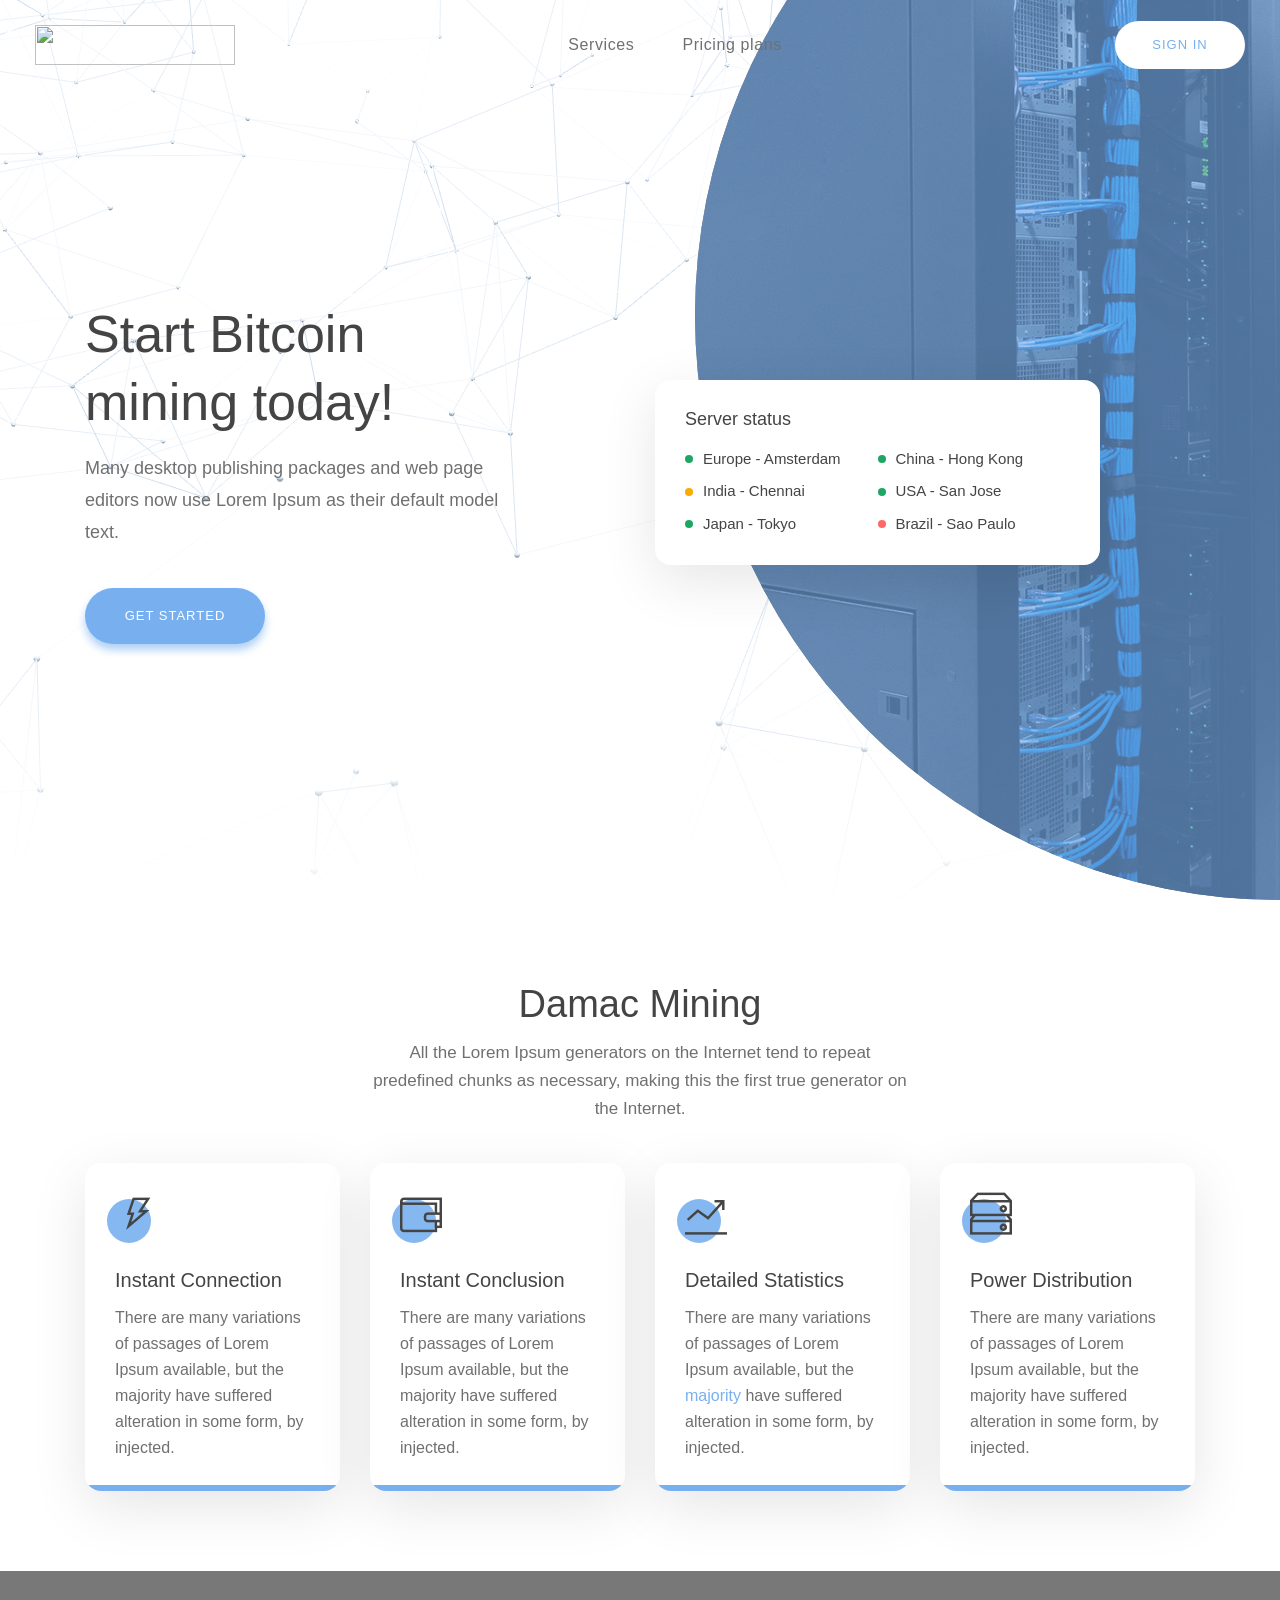
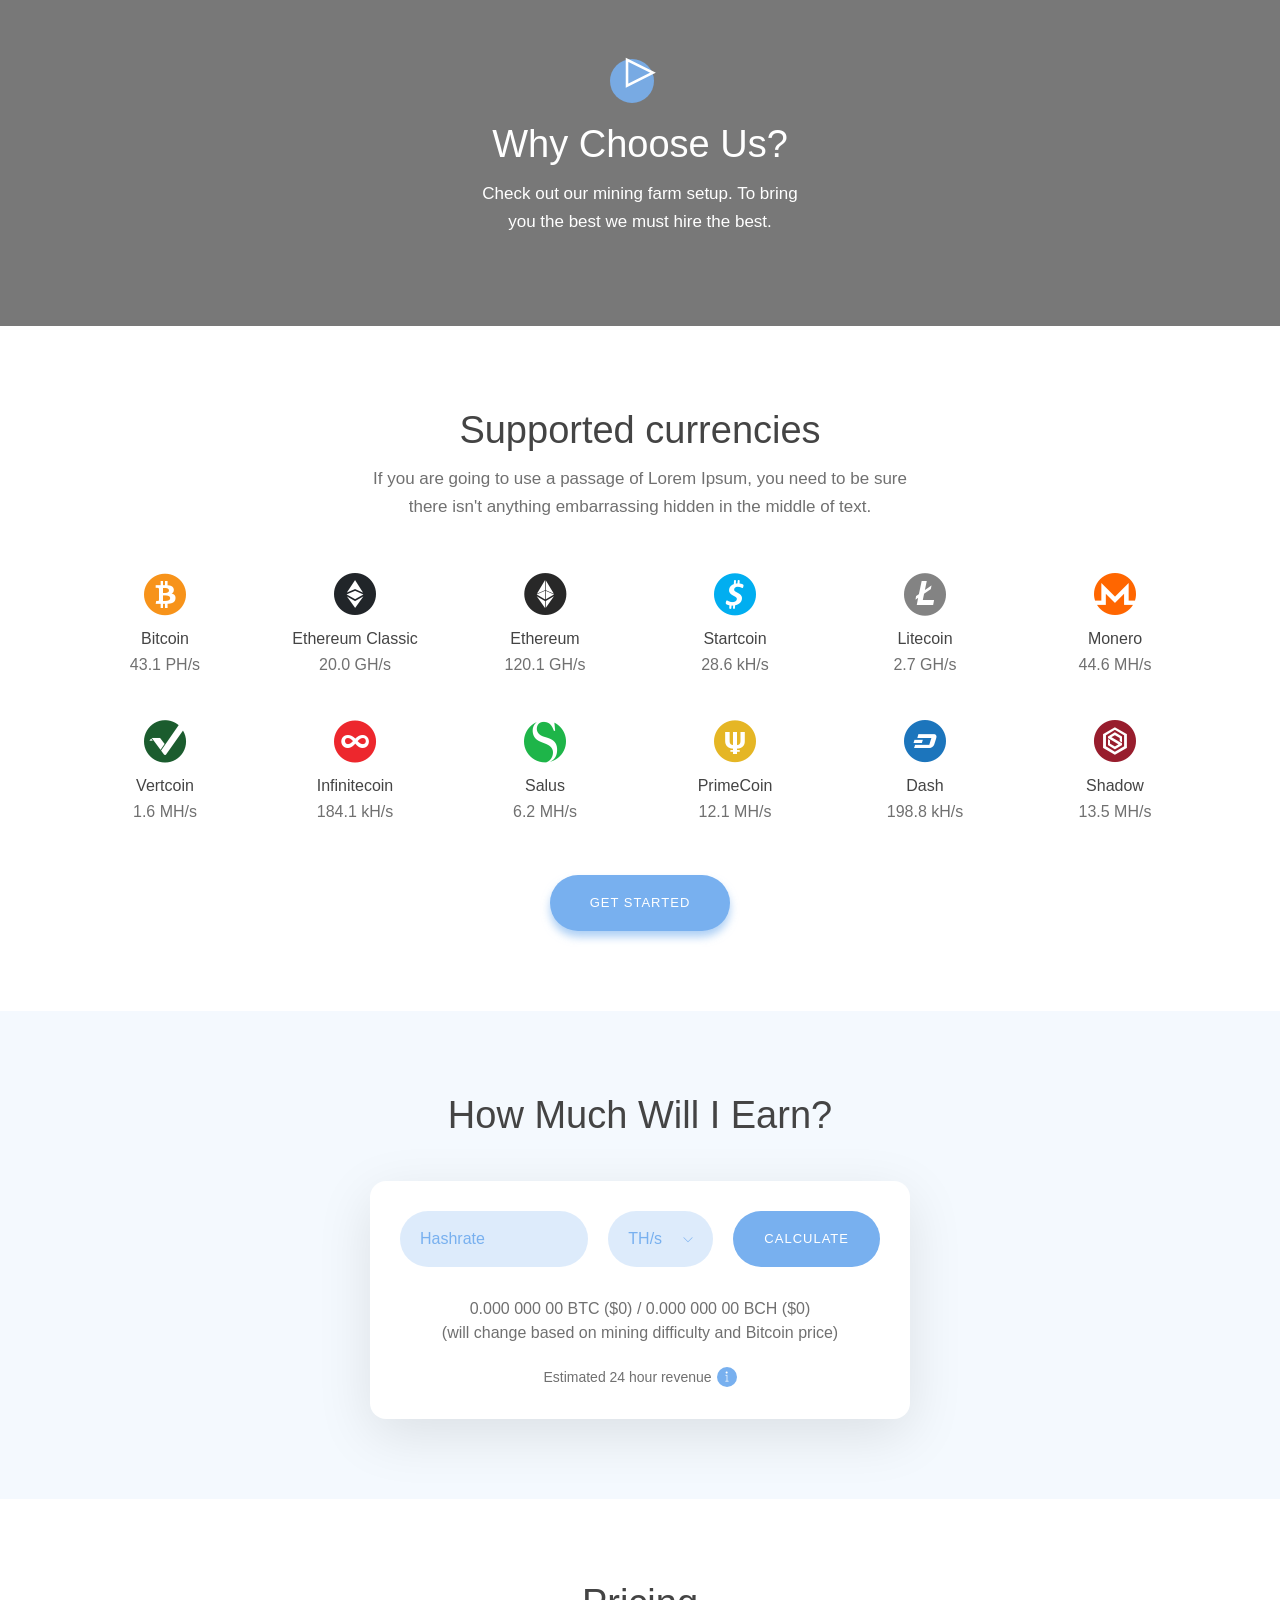
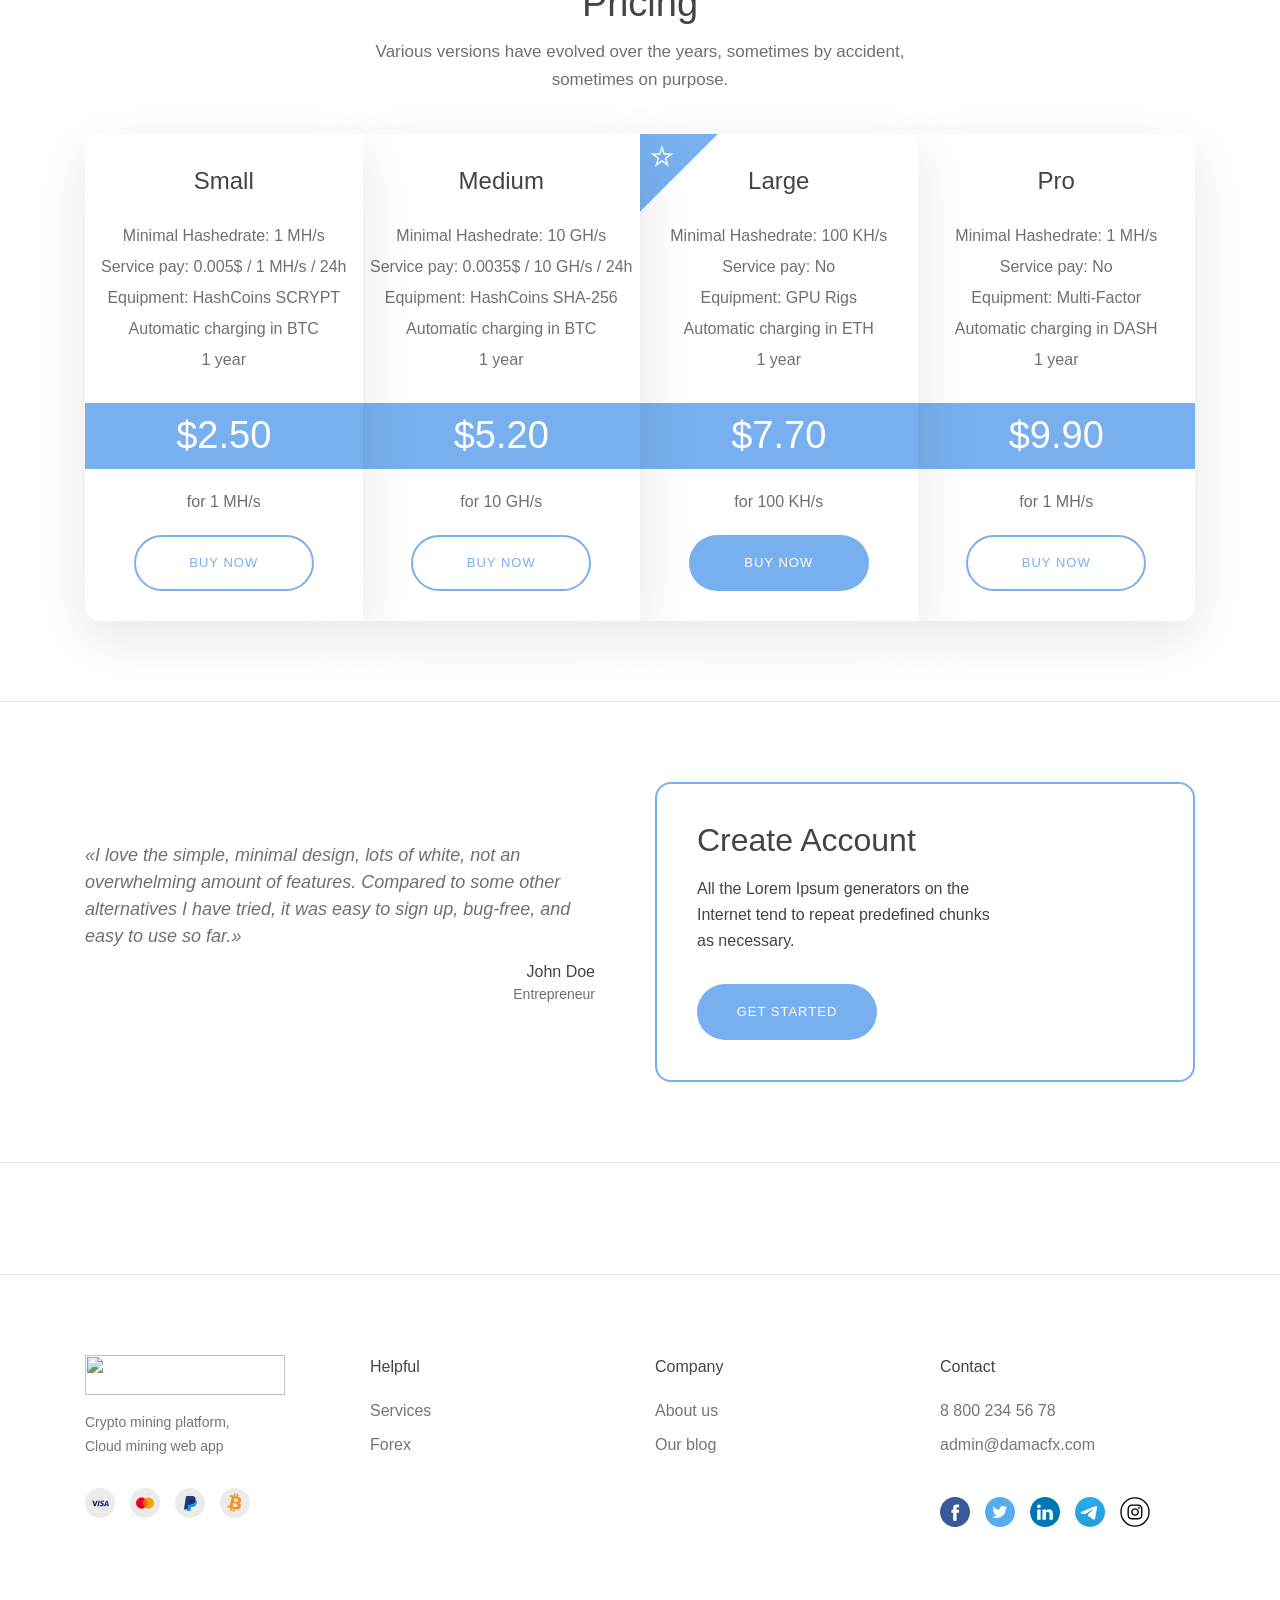
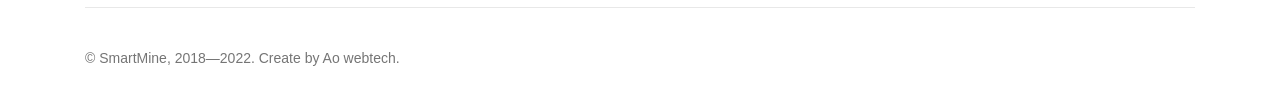
==== commit 001bcf56: "contents streamlined" ====
--- a/frontend/index.html
+++ b/frontend/index.html
@@ -20,8 +20,8 @@
 
 	<meta name="description" content="Crypto Mining HTML Template">
 	<meta name="keywords" content="">
-	<meta name="author" content="Dmitry Volkov">
-	<title>SmartMine – Crypto Mining HTML Template</title>
+	<meta name="author" content="Ao webtech">
+	<title>Damac Fx - Crypto Mining web app</title>
 
 </head>
 <body>
@@ -30,49 +30,17 @@
 		<!-- logo -->
 		<div class="header__logo">
 			<a href="index.html">
-				<img src="img/logo.svg" alt="">
+				<img src="https://damacfx.com/wp-content/uploads/2024/10/damaclogo-removebg-preview-1088x224.png" height="40px" width="200px" alt="">
 			</a>
 		</div>
 		<!-- end logo -->
 
 		<!-- navigation -->
 		<ul class="header__nav">
-			<li class="dropdown header__dropdown">
-				<a class="dropdown-toggle" href="#" role="button" id="dropdownMenuLink1" data-toggle="dropdown" aria-haspopup="true" aria-expanded="false">Home <i class="ti-angle-down"></i></a>
-
-				<ul class="dropdown-menu header__dropdown-menu" aria-labelledby="dropdownMenuLink1">
-					<li><a href="index.html">Home 1</a></li>
-					<li><a href="index2.html">Home 2</a></li>
-					<li><a href="index3.html">Home 3</a></li>
-				</ul>
-			</li>
-
-			<li class="dropdown header__dropdown">
-				<a class="dropdown-toggle" href="#" role="button" id="dropdownMenuLink2" data-toggle="dropdown" aria-haspopup="true" aria-expanded="false">Company <i class="ti-angle-down"></i></a>
-
-				<ul class="dropdown-menu header__dropdown-menu" aria-labelledby="dropdownMenuLink2">
-					<li><a href="about.html">About us</a></li>
-					<li><a href="blog.html">Our blog</a></li>
-					<li><a href="contacts.html">Contacts</a></li>
-					<li><a href="documents.html">Documents</a></li>
-				</ul>
-			</li>
+			
 			<li><a href="services.html">Services</a></li>
 			<li><a href="pricing.html">Pricing plans</a></li>
-			<li class="dropdown header__dropdown">
-				<a class="dropdown-toggle" href="#" role="button" id="dropdownMenuLink2" data-toggle="dropdown" aria-haspopup="true" aria-expanded="false">Pages <i class="ti-angle-down"></i></a>
-
-				<ul class="dropdown-menu header__dropdown-menu" aria-labelledby="dropdownMenuLink2">
-					<li><a href="article.html">Article</a></li>
-					<li><a href="knowledge.html">Knowledge</a></li>
-					<li><a href="faq.html">FAQ</a></li>
-					<li><a href="privacy.html">Privacy policy</a></li>
-					<li><a href="signin.html">Sign in</a></li>
-					<li><a href="signup.html">Sign up</a></li>
-					<li><a href="forgot.html">Forgot password</a></li>
-					<li><a href="404.html">404 page</a></li>
-				</ul>
-			</li>
+			
 		</ul>
 		<!-- end navigation -->
 
@@ -139,7 +107,7 @@
 			<div class="row">
 				<!-- section title -->
 				<div class="col-12 col-sm-10 offset-sm-1 col-lg-8 offset-lg-2 col-xl-6 offset-xl-3">
-					<h2 class="section__title">SmartMine Template</h2>
+					<h2 class="section__title">Damac Mining</h2>
 					<p class="section__text">All the Lorem Ipsum generators on the Internet tend to repeat predefined chunks as necessary, making this the first true generator on the Internet.</p>
 				</div>
 				<!-- end section title -->
@@ -585,10 +553,10 @@
 				<div class="col-12 col-sm-6 col-md-4 col-lg-3">
 					<div class="footer__logo">
 						<a href="index.html">
-							<img src="img/logo.svg" alt="">
-						</a>
-					</div>
-					<p class="footer__tagline">Crypto mining platform, <br>Cloud mining HTML Template.</p>
+				<img src="https://damacfx.com/wp-content/uploads/2024/10/damaclogo-removebg-preview-1088x224.png" height="40px" width="200px" alt="">
+			</a>
+					</div>
+					<p class="footer__tagline">Crypto mining platform, <br>Cloud mining web app</p>
 					<ul class="footer__social">
 						<li><svg width="30" height="30" viewBox="0 0 30 30" fill="none" xmlns="http://www.w3.org/2000/svg"><path d="M15 30C23.2843 30 30 23.2843 30 15C30 6.71573 23.2843 0 15 0C6.71573 0 0 6.71573 0 15C0 23.2843 6.71573 30 15 30Z" fill="#ebebeb"/><path fill-rule="evenodd" clip-rule="evenodd" d="M15.3158 14.4213C15.3056 15.2359 16.0359 15.6905 16.5862 15.9608C17.1515 16.2381 17.3414 16.4159 17.3392 16.6639C17.3349 17.0435 16.8882 17.2109 16.4702 17.2175C15.7606 17.2286 15.34 17.0302 15.0073 16.8732L14.9798 16.8602L14.7171 18.0995C15.0553 18.2566 15.6815 18.3937 16.331 18.3997C17.8554 18.3997 18.8528 17.6411 18.8582 16.4649C18.8618 15.5719 18.128 15.1835 17.5409 14.8728C17.1466 14.6641 16.8184 14.4904 16.824 14.2223C16.8289 14.02 17.0204 13.8041 17.4401 13.7492C17.6477 13.7215 18.2212 13.7003 18.8712 14.0021L19.1263 12.803C18.7768 12.6747 18.3274 12.5518 17.768 12.5518C16.3332 12.5518 15.3239 13.3207 15.3158 14.4213ZM21.578 12.6551C21.2997 12.6551 21.065 12.8188 20.9604 13.07L18.7827 18.3115H20.306L20.6092 17.467L22.4707 17.467L22.6466 18.3115H23.9892L22.8176 12.6551H21.578ZM22.2307 16.3071L21.7911 14.1831L21.0267 16.3071H22.2307ZM13.4688 12.6551L12.2681 18.3115H13.7197L14.9199 12.6551H13.4688ZM9.81044 16.5051L11.3214 12.6551H12.8458L10.4939 18.3115H8.95977L7.80216 13.7976C7.73204 13.5197 7.67108 13.4175 7.45747 13.3006C7.10846 13.1092 6.53236 12.9303 6.0253 12.8193L6.05982 12.6551H8.52985C8.84433 12.6551 9.12753 12.8661 9.19928 13.2315L9.81044 16.5051Z" fill="url(#paint0_linear)"/><defs><linearGradient id="paint0_linear" x1="6.05661" y1="14.3504" x2="11.1343" y2="7.19927" gradientUnits="userSpaceOnUse"><stop stop-color="#222357"/><stop offset="1" stop-color="#254AA5"/></linearGradient></defs></svg></li>
 						<li><svg width="30" height="30" viewBox="0 0 30 30" fill="none" xmlns="http://www.w3.org/2000/svg"><path d="M15 30C23.2843 30 30 23.2843 30 15C30 6.71573 23.2843 0 15 0C6.71573 0 0 6.71573 0 15C0 23.2843 6.71573 30 15 30Z" fill="#ebebeb"/><path d="M23.9868 15.0723C23.9868 18.1491 21.4973 20.6434 18.4263 20.6434C15.3552 20.6434 12.8657 18.1491 12.8657 15.0723C12.8657 11.9955 15.3552 9.50122 18.4263 9.50122C21.4973 9.50122 23.9868 11.9955 23.9868 15.0723V15.0723Z" fill="#F79F1A"/><path d="M17.127 15.0723C17.127 18.1491 14.6375 20.6434 11.5664 20.6434C8.49544 20.6434 6.00589 18.1491 6.00589 15.0723C6.00589 11.9955 8.49544 9.50122 11.5664 9.50122C14.6375 9.50122 17.127 11.9955 17.127 15.0723V15.0723Z" fill="#EA001B"/><path d="M14.9964 10.6866C13.6989 11.7065 12.8661 13.2914 12.8661 15.0717C12.8661 16.8521 13.6989 18.4381 14.9964 19.458C16.2938 18.4381 17.1266 16.8521 17.1266 15.0717C17.1266 13.2914 16.2938 11.7065 14.9964 10.6866V10.6866Z" fill="#FF5F01"/></svg></li>
@@ -601,9 +569,8 @@
 					<h6 class="footer__title">Helpful</h6>
 					<ul class="footer__list">
 						<li><a href="services.html">Services</a></li>
-						<li><a href="article.html">Forex</a></li>
-						<li><a href="article.html">Synthetic indices</a></li>
-						<li><a href="article.html">Commodities</a></li>
+						<li><a href="#">Forex</a></li>
+						
 					</ul>
 				</div>
 
@@ -612,8 +579,7 @@
 					<ul class="footer__list">
 						<li><a href="about.html">About us</a></li>
 						<li><a href="blog.html">Our blog</a></li>
-						<li><a href="pricing.html">Pricing plans</a></li>
-						<li><a href="contacts.html">Contacts</a></li>
+						
 					</ul>
 				</div>
 
@@ -621,7 +587,7 @@
 					<h6 class="footer__title">Contact</h6>
 					<ul class="footer__list footer__list--contacts">
 						<li><a href="tel:88002345678">8 800 234 56 78</a></li>
-						<li><a href="mailto:support@smartmine.com">support@smartmine.com</a></li>
+						<li><a href="mailto:admin@damacfx.com">admin@damacfx.com</a></li>
 					</ul>
 					<ul class="footer__social">
 						<li><a href="#" target="_blank"><svg width="30" height="30" viewBox="0 0 30 30" fill="none" xmlns="http://www.w3.org/2000/svg"><path d="M0 15C0 6.71573 6.71573 0 15 0C23.2843 0 30 6.71573 30 15C30 23.2843 23.2843 30 15 30C6.71573 30 0 23.2843 0 15Z" fill="#3B5998"/><path d="M16.5634 23.8197V15.6589H18.8161L19.1147 12.8466H16.5634L16.5672 11.4391C16.5672 10.7056 16.6369 10.3126 17.6904 10.3126H19.0987V7.5H16.8457C14.1394 7.5 13.1869 8.86425 13.1869 11.1585V12.8469H11.4999V15.6592H13.1869V23.8197H16.5634Z" fill="white"/></svg></a></li>
@@ -634,13 +600,9 @@
 
 				<div class="col-12">
 					<div class="footer__copyright">
-						<small>© SmartMine, 2018—2022. Create by <a href="https://themeforest.net/user/dmitryvolkov/portfolio" target="_blank">Dmitry Volkov</a>.</small>
-
-						<ul>
-							<li><a href="documents.html">Legal documents</a></li>
-							<li><a href="knowledge.html">Knowledge base</a></li>
-							<li><a href="privacy.html">Privacy policy</a></li>
-						</ul>
+						<small>© SmartMine, 2018—2022. Create by <a href="https://khona.org/" target="_blank">Ao webtech</a>.</small>
+
+					
 					</div>
 				</div>
 			</div>
--- a/frontend/css/main.css
+++ b/frontend/css/main.css
@@ -3,7 +3,7 @@
 
 Project:	SmartMine
 Version:	2.1
-Primary use:	SmartMine Template
+Primary use:	Damac Mining
 ----------------------------------------*/
 /*----------------------------------------
 [Table of contents]
